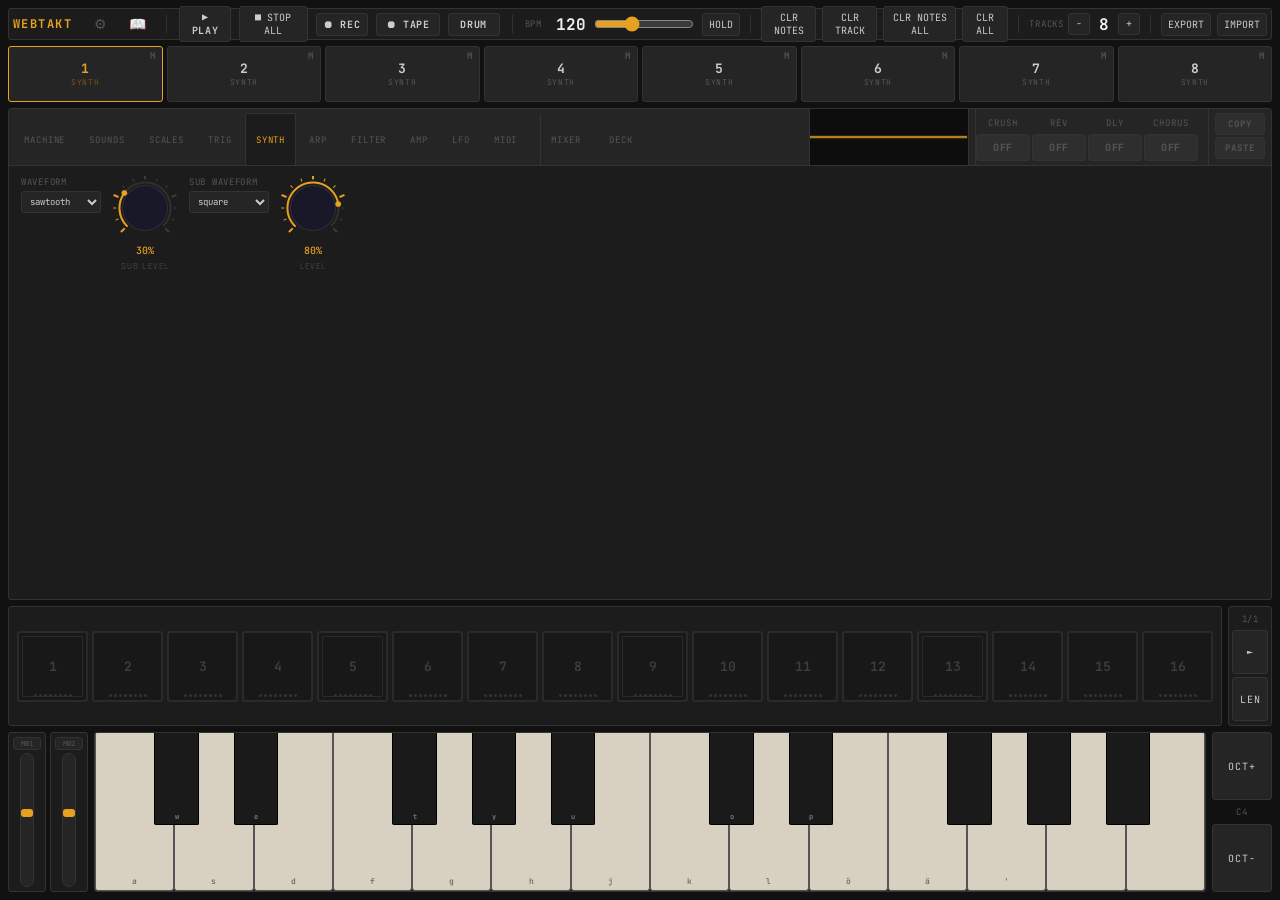
==== index.html @ cda41792 "Add input-manual arp, hold mode, keybinds for arp/FX, and bug fixes Arp: - New INPUT MANUAL mode: ma" ====
<!DOCTYPE html>
<html lang="en">
<head>
  <meta charset="UTF-8" />
  <meta name="viewport" content="width=device-width, initial-scale=1.0" />
  <title>Webtakt</title>
  <link rel="stylesheet" href="css/style.css" />
</head>
<body>

  <div id="app">

    <!-- TRANSPORT -->
    <div id="transport">
      <span class="transport-title">WEBTAKT</span>
      <button id="btn-settings" class="icon-btn" title="Settings" aria-label="Settings">⚙</button>
      <button id="btn-manual" class="icon-btn" title="Manual" aria-label="Manual">📖</button>
      <div class="sep"></div>
      <button id="btn-play" class="btn">▶ PLAY</button>
      <button id="btn-stop-all" class="btn" title="Stop transport, kill all sound, exit record">■ STOP ALL</button>
      <button id="btn-rec" class="btn">⏺ REC</button>
      <button id="btn-tape" class="btn">⏺ TAPE</button>
      <button id="btn-drum" class="btn">DRUM</button>
      <div class="sep"></div>
      <span class="bpm-label">BPM</span>
      <span id="bpm-display">120</span>
      <input id="bpm-slider" type="range" min="20" max="300" value="120" step="1" />
      <div class="transport-right">
        <button id="btn-hold" class="btn">HOLD</button>
        <div class="sep"></div>
        <button id="btn-clear-notes" class="btn">CLR NOTES</button>
        <button id="btn-clear-track" class="btn">CLR TRACK</button>
        <button id="btn-clear-notes-all" class="btn">CLR NOTES ALL</button>
        <button id="btn-clear-all" class="btn">CLR ALL</button>
        <div class="sep"></div>
        <div class="track-count-ctrl">
          <span class="track-count-label">TRACKS</span>
          <button id="btn-tracks-minus" class="btn track-count-btn">−</button>
          <span id="track-count-display">8</span>
          <button id="btn-tracks-plus" class="btn track-count-btn">+</button>
        </div>
        <div class="sep"></div>
        <button id="btn-export" class="btn">EXPORT</button>
        <label class="btn" style="cursor:pointer;">
          IMPORT
          <input id="btn-import" type="file" accept=".json" style="display:none" />
        </label>
      </div>
    </div>

    <!-- TRACK ROW -->
    <div id="track-row"></div>

    <!-- SYNTH PANELS -->
    <div id="synth-panel"></div>

    <!-- MIDDLE ROW: step grid | track nav (page + length) -->
    <div id="middle-row">
      <div id="step-grid"></div>
      <div id="track-nav">
        <div id="track-nav-page-counter">1/1</div>
        <button id="track-nav-next" class="btn track-nav-btn">&#9658;</button>
        <button id="track-nav-length" class="btn track-nav-btn">LEN</button>
      </div>
    </div>

    <!-- LENGTH POPUP -->
    <div id="length-popup" style="display:none">
      <div class="length-popup-label">TRACK LENGTH</div>
      <div class="length-popup-steps" id="length-popup-steps">16</div>
      <div class="length-popup-row">
        <button class="btn length-popup-btn" id="lp-minus16">-16</button>
        <button class="btn length-popup-btn" id="lp-minus1">-1</button>
        <button class="btn length-popup-btn" id="lp-plus1">+1</button>
        <button class="btn length-popup-btn" id="lp-plus16">+16</button>
      </div>
    </div>

    <!-- KEYBOARD ROW -->
    <div id="keyboard-row">
      <div id="mod-wheels"></div>
      <div id="keyboard"></div>
      <div id="octave-controls"></div>
    </div>

    <!-- CONFIRM / PROMPT MODAL -->
    <div id="confirm-modal" class="modal-overlay" style="display:none">
      <div class="modal-box">
        <p id="confirm-msg"></p>
        <input id="confirm-input" type="text" class="modal-input" style="display:none" />
        <div class="modal-btns">
          <button id="confirm-cancel" class="btn">CANCEL</button>
          <button id="confirm-ok" class="btn modal-btn-ok">OK</button>
        </div>
      </div>
    </div>

  </div>

  <script type="module">
    import { AudioEngine }       from './js/core/AudioEngine.js';
    import { GlobalRecorder }    from './js/core/GlobalRecorder.js';
    import { Clock }         from './js/core/Clock.js';
    import { MidiEngine }    from './js/core/MidiEngine.js';
    import { LiveRecorder }  from './js/sequencer/LiveRecorder.js';
    import { AppState }      from './js/state/AppState.js';
    import { Project }       from './js/state/Project.js';
    import { DeckManager }   from './js/state/DeckManager.js';
    import { SoundLibrary }  from './js/state/SoundLibrary.js';
    import { TrackRow }      from './js/ui/TrackRow.js';
    import { StepGrid }      from './js/ui/StepGrid.js';
    import { SynthPanel }    from './js/ui/SynthPanel.js';
    import { ModWheel }      from './js/ui/ModWheel.js';
    import { Keyboard }      from './js/ui/Keyboard.js';
    import { Oscilloscope }  from './js/ui/Oscilloscope.js';
    import { SettingsPanel } from './js/ui/SettingsPanel.js';
    import { settings }      from './js/state/Settings.js';
    import { setSnapResolution } from './js/util/BpmSync.js';

    // ── Boot ────────────────────────────────────────────────
    const audio    = new AudioEngine();
    const recorder = new GlobalRecorder(audio);
    const clock    = new Clock(audio);
    const project = new Project(audio, clock);
    // Two-deck DJ layer: deck A is the boot project, deck B starts empty.
    // state.project follows whichever deck has control (see DeckManager / AppState).
    const decks   = new DeckManager(audio, clock, project);
    const state   = new AppState(project, decks);
    const library = new SoundLibrary();

    // ── MIDI ─────────────────────────────────────────────────
    const midiEngine = new MidiEngine();
    // Records live MIDI-In notes into the sequencer while record mode is armed.
    const midiRecorder = new LiveRecorder(state);
    state.on('recordingChanged', ({ recording }) => { if (!recording) midiRecorder.reset(); });
    state.on('panic', () => midiRecorder.reset());
    midiEngine.init().then(() => {
      if (midiEngine.available) {
        midiEngine.connectClock(clock, audio.context);
        decks.setMidiEngine(midiEngine);
        // Route incoming CC to mapped track params
        midiEngine.onCC((inputId, channel, cc, value) => {
          state.project.tracks.forEach(track => {
            const cfg = track.midiIn;
            if (!cfg.inputId || cfg.inputId !== inputId) return;
            if (cfg.channel !== 0 && cfg.channel !== channel) return;
            cfg.ccMappings.forEach(m => {
              if (m.cc !== cc || !m.param) return;
              // Normalise 0-127 → param range
              const sources = [
                track.machine,
                track.filter,
                track.envelope,
                track.delayFX,
                track.bitcrushFX,
                track.reverbFX,
              ];
              for (const src of sources) {
                const desc = src.getParamList?.().find(p => p.path === m.param);
                if (desc) {
                  const mapped = desc.min + (value / 127) * (desc.max - desc.min);
                  src.setParam(m.param, mapped);
                  state.emit('paramChanged', { path: m.param, value: mapped });
                  break;
                }
              }
            });
          });

          // CC1 (mod wheel) from any input → MW1 on the selected track.
          if (cc === 1 && modWheel) {
            const norm = value / 127;
            modWheel._wheels[0]?.setValue(norm);
            modWheel._applyWheel(0, norm);
          }
        });

        // Pitch bend from any input → MW1. Covers keyboards whose left wheel
        // sends pitch bend rather than CC1 (e.g. Casio CTK-3500).
        midiEngine.onPitchBend((_inputId, _ch, norm) => {
          if (!modWheel) return;
          modWheel._wheels[0]?.setValue(norm);
          modWheel._applyWheel(0, norm);
        });

        // Route incoming MIDI notes to every armed track (those whose MIDI In is
        // mapped to this port/channel) + fire followers. Held voices are tracked
        // per-track in track._midiInVoices (Map<note, voice>) so the matching
        // note-off can release the right voice slot.
        midiEngine.onNoteOn((inputId, channel, note, velocity) => {
          const ctx = audio.context;
          const time = ctx.currentTime + 0.015;
          state.project.tracks.forEach(track => {
            const cfg = track.midiIn;
            if (!cfg.inputId || cfg.inputId !== inputId) return;
            if (cfg.channel !== 0 && cfg.channel !== channel) return;

            const finalNote = Math.max(0, Math.min(127, note + (cfg.noteTranspose ?? 0)));

            // Live-input arp mode: the held note set IS the chord — feed LiveArp,
            // which fans it out and (when recording) prints each fired note via its
            // own record hook. No direct note trigger and no recorder write here,
            // exactly as the on-screen keyboard does in this mode.
            const liveArp = track.arp?.enabled && track.arp.isLiveInputMode();
            if (liveArp) {
              track.liveArp.noteOn(finalNote, velocity);
            } else {
              // Play note on the track that has MIDI In mapped to this port/channel
              const voice    = track._pool?.nextVoice() ?? null;
              const machine  = voice?.machine  ?? track.machine;
              const envelope = voice?.envelope ?? track.envelope;
              // Claim the slot for the duration the note is held; note-off re-claims
              // it for just the release tail. The generous ceiling guards against a
              // dropped note-off stealing the voice mid-hold.
              if (voice) voice.claim(time + 30);
              if (!track._midiInVoices) track._midiInVoices = new Map();
              // Key original note so note-off can find the right voice slot.
              track._midiInVoices.set(note, voice);
              machine?.noteOn(finalNote, velocity, time);
              envelope?.scheduleNote(time, time + 30, { note: finalNote, velocity });
              // Record into the playhead step (no-op unless record mode is armed)
              midiRecorder.noteOn(track, finalNote, velocity, ctx.currentTime);
            }

            // Fire followers
            state.project.tracks.forEach(follower => {
              if (follower.followSource !== track.index) return;
              follower.fireFollowNote(finalNote, velocity, time, time + 0.5);
            });
          });
        });

        // Release the note when the key is lifted (or note-on velocity 0).
        midiEngine.onNoteOff((inputId, channel, note) => {
          const ctx = audio.context;
          const time = ctx.currentTime + 0.015;
          state.project.tracks.forEach(track => {
            const cfg = track.midiIn;
            if (!cfg.inputId || cfg.inputId !== inputId) return;
            if (cfg.channel !== 0 && cfg.channel !== channel) return;

            const finalNoteOff = Math.max(0, Math.min(127, note + (cfg.noteTranspose ?? 0)));

            if (track.held) return;   // hold active on this track — suppress note-off

            // Live-input arp mode: remove the note from the held chord; LiveArp
            // stops the runner when nothing is held. No direct release or recorder
            // writeback (the arp owns both).
            const liveArp = track.arp?.enabled && track.arp.isLiveInputMode();
            if (liveArp) {
              track.liveArp.noteOff(finalNoteOff);
              return;
            }

            const voice    = track._midiInVoices?.get(note) ?? null;
            const machine  = voice?.machine  ?? track.machine;
            const envelope = voice?.envelope ?? track.envelope;
            track._midiInVoices?.delete(note);
            // Re-claim the slot for just the release tail so the pool can reuse it.
            if (voice) {
              const release = envelope?.getParam('env.release') ?? 0.3;
              voice.claim(time + release);
            }
            machine?.noteOff(time);
            envelope?.noteOff(time);
            // Close out the recorded note's length (no-op if not captured)
            midiRecorder.noteOff(track, note, ctx.currentTime);
          });
        });
      }
    });

    // ── Mount UI ─────────────────────────────────────────────
    const trackRow   = new TrackRow(document.getElementById('track-row'), state);
    const synthPanel = new SynthPanel(document.getElementById('synth-panel'), state, library, _openModal, project.sampleStore, audio.context, midiEngine);
    // Pull in factory sounds from the sounds/ folder (async fetch). Re-render the
    // SOUNDS tab once they arrive so the list isn't empty on first paint. Tolerant
    // of failure (e.g. file://) — the library just shows user sounds.
    library.init().then(added => { if (added && state.activeTab === 'sounds') synthPanel.render(); });
    const stepGrid   = new StepGrid(document.getElementById('step-grid'), state);
    const oscilloscope = new Oscilloscope(synthPanel.scopeCanvas, audio.analyser);
    oscilloscope.start();
    const modWheel   = new ModWheel(document.getElementById('mod-wheels'), state);
    const keyboard   = new Keyboard(
      document.getElementById('keyboard'),
      document.getElementById('octave-controls'),
      state
    );

    // ── Settings (global prefs: BPM grid, mod-wheel sensitivity, keybinds, layout) ──
    // Apply the persisted finest-division snap resolution at boot, and re-render
    // open panels whenever a setting changes (so synced knobs pick up new snaps).
    setSnapResolution(settings.gridBase);
    const settingsPanel = new SettingsPanel(
      document.getElementById('btn-settings'),
    );

    // 📖 Manual: toggles the overlay for whichever tab is currently active.
    document.getElementById('btn-manual').addEventListener('click', (e) => {
      e.stopPropagation();
      synthPanel.toggleManual();
    });
    settings.on(() => {
      setSnapResolution(settings.gridBase);
      synthPanel.render();   // refresh any open synced knobs with new snap points
    });

    // ── Wire clock tick → step highlight + record-mode step advance ──
    let _lastHighlight = -1;

    clock.register((_tickIndex, scheduledTime) => {
      const seq = state.selectedTrack?.sequencer;
      if (!seq) return;
      const justFired = (seq._stepIndex - 1 + seq.stepCount) % seq.stepCount;
      if (justFired !== _lastHighlight) {
        _lastHighlight = justFired;
        // Always record the scheduled time of the most recently fired step.
        // Keyboard._noteOn reads this to compute nudge during record mode.
        state.lastStepScheduledTime = scheduledTime;
        requestAnimationFrame(() => {
          // In record mode, follow the playhead across pages automatically.
          // Guard: justFired must still be within the current stepCount (a clear
          // may have reset stepCount while this rAF was queued).
          if (state.recording && justFired < seq.stepCount) {
            const playPage = Math.floor(justFired / 16);
            if (seq.pageOffset !== playPage) {
              seq.pageOffset = playPage;
              _updatePageCounter();
              stepGrid._build();
              _lastHighlight = -1;
            }
          }
          const pageStart = seq.pageOffset * 16;
          const visIdx    = justFired - pageStart;
          stepGrid.highlightStep(visIdx >= 0 && visIdx < 16 ? visIdx : -1);
          // Record mode: track which step the keyboard should write into.
          // Use a dedicated field so selectedStepIndex stays at -1 and the grid
          // shows no selection highlight while recording.
          if (state.recording && visIdx >= 0 && visIdx < 16) {
            state.recordStepIndex = visIdx;
          }
        });
      }
    });

    // ── Transport ─────────────────────────────────────────────
    const btnPlay    = document.getElementById('btn-play');
    const btnStopAll = document.getElementById('btn-stop-all');
    const btnRec     = document.getElementById('btn-rec');
    const btnHold    = document.getElementById('btn-hold');
    const bpmSlider  = document.getElementById('bpm-slider');
    const bpmDisplay = document.getElementById('bpm-display');
    let playing = false;

    // ── HOLD ─────────────────────────────────────────────────
    // Toggles hold on the SELECTED TRACK. Each track has its own hold state so
    // switching tracks reflects that track's hold. The button syncs on toggle,
    // track-switch, and holdModeChanged events.
    const _syncHoldBtn = () => btnHold.classList.toggle('active', state.holdMode);
    const _toggleHold  = () => { state.setHoldMode(!state.holdMode); _syncHoldBtn(); };
    btnHold.addEventListener('click', _toggleHold);
    state.on('trackSelected',   _syncHoldBtn);
    state.on('holdModeChanged', _syncHoldBtn);

    btnPlay.addEventListener('click', () => {
      audio.resume();
      if (!playing) {
        decks.startAll();
        playing = true;
        btnPlay.textContent = '▮▮ STOP';
        btnPlay.classList.add('playing');
      } else {
        decks.stopAll();
        playing = false;
        btnPlay.textContent = '▶ PLAY';
        btnPlay.classList.remove('playing');
        stepGrid.highlightStep(-1);
        stepGrid.render();        // clear sustain dots now that playback stopped
        _lastHighlight = -1;
        state.selectStep(-1);
      }
    });

    // ── STOP ALL (panic) ──────────────────────────────────────
    // Stops the transport, kills every ringing/looping/stuck voice, and exits
    // record mode. A hard reset of the audible state.
    btnStopAll.addEventListener('click', () => {
      audio.resume();
      decks.silenceAll();
      if (state.recording) state.setRecording(false);
      state.project.tracks.forEach(t => t.setHold(false));
      btnHold.classList.remove('active');
      state.emit('holdModeChanged', { holdMode: false });  // re-render TrackRow H badges
      state.emit('panic', {});
      playing = false;
      btnPlay.textContent = '▶ PLAY';
      btnPlay.classList.remove('playing');
      stepGrid.highlightStep(-1);
      stepGrid.render();          // clear sustain dots on panic/stop
      _lastHighlight = -1;
      state.selectStep(-1);
    });

    btnRec.addEventListener('click', () => {
      const wasRecording = state.recording;
      state.setRecording(!wasRecording);
      // Turning record ON always starts playback
      if (!wasRecording && !playing) {
        btnPlay.click();
      }
    });

    state.on('recordingChanged', ({ recording }) => {
      if (!recording) { state.selectStep(-1); state.recordStepIndex = -1; }
      btnRec.classList.toggle('recording', recording);
    });

    // ── Global tape recorder ──────────────────────────────────
    const btnTape = document.getElementById('btn-tape');

    btnTape.addEventListener('click', async () => {
      audio.resume();
      if (!recorder.recording) {
        recorder.start();
        btnTape.textContent = '⏹ STOP TAPE';
        btnTape.classList.add('taping');
      } else {
        btnTape.textContent = '⏺ TAPE';
        btnTape.classList.remove('taping');
        await recorder.stop();
        // Prompt for filename then save
        promptFilename('webtakt-recording', (name) => {
          recorder.save(name.trim() || 'webtakt-recording');
        });
      }
    });

    // ── Drum mode ─────────────────────────────────────────────
    const btnDrum = document.getElementById('btn-drum');

    btnDrum.addEventListener('click', () => {
      audio.resume();
      state.setDrumMode(!state.drumMode);
    });

    state.on('drumModeChanged', ({ drumMode }) => {
      btnDrum.classList.toggle('drum-active', drumMode);
    });

    bpmSlider.addEventListener('input', () => {
      const bpm = parseInt(bpmSlider.value);
      decks.setBPM(bpm);
      bpmDisplay.textContent = bpm;
    });

    // ── Confirm / prompt modal (replaces window.confirm to avoid audio pause) ──
    function _openModal(msg, inputDefault, onConfirm) {
      const modal     = document.getElementById('confirm-modal');
      const msgEl     = document.getElementById('confirm-msg');
      const inputEl   = document.getElementById('confirm-input');
      const okBtn     = document.getElementById('confirm-ok');
      const cancelBtn = document.getElementById('confirm-cancel');
      msgEl.textContent = msg;
      if (inputDefault !== null) {
        inputEl.value = inputDefault;
        inputEl.style.display = 'block';
        setTimeout(() => { inputEl.focus(); inputEl.select(); }, 0);
      } else {
        inputEl.style.display = 'none';
      }
      modal.style.display = 'flex';
      function close() {
        modal.style.display = 'none';
        okBtn.removeEventListener('click', handleOk);
        cancelBtn.removeEventListener('click', handleCancel);
        inputEl.removeEventListener('keydown', handleKey);
      }
      function handleOk()     { close(); onConfirm(inputEl.value); }
      function handleCancel() { close(); }
      function handleKey(e)   { if (e.key === 'Enter') handleOk(); if (e.key === 'Escape') handleCancel(); }
      okBtn.addEventListener('click', handleOk);
      cancelBtn.addEventListener('click', handleCancel);
      inputEl.addEventListener('keydown', handleKey);
    }
    function confirmAction(msg, onConfirm) { _openModal(msg, null, onConfirm); }
    function promptFilename(defaultName, onConfirm) { _openModal('Export filename:', defaultName, onConfirm); }

    // ── Track count +/- ──────────────────────────────────────
    const trackCountDisplay = document.getElementById('track-count-display');

    function _setTrackCount(n) {
      state.project.setTrackCount(n);
      trackCountDisplay.textContent = state.project.tracks.length;
      // Clamp selected track if it no longer exists
      if (state.selectedTrackIndex >= state.project.tracks.length) {
        state.selectTrack(state.project.tracks.length - 1);
      }
      trackRow._build();
      synthPanel.render();
      _updatePageCounter();
    }

    document.getElementById('btn-tracks-minus').addEventListener('click', () => {
      _setTrackCount(state.project.tracks.length - 1);
    });
    document.getElementById('btn-tracks-plus').addEventListener('click', () => {
      _setTrackCount(state.project.tracks.length + 1);
    });

    // ── Clear ─────────────────────────────────────────────────
    function _afterClear() {
      _lastHighlight = -1;
      state.selectStep(-1);
      stepGrid._build();
      synthPanel.render();
      trackRow.render();
      _updatePageCounter();
      // Re-sync hold button in case resetTrack() cleared a track's hold state.
      _syncHoldBtn();
    }

    document.getElementById('btn-clear-notes').addEventListener('click', () => {
      confirmAction('Clear notes on this track?', () => {
        state.selectedTrack.clearNotes();
        _afterClear();
      });
    });

    document.getElementById('btn-clear-track').addEventListener('click', () => {
      confirmAction('Reset this track to defaults?\nAll params, LFOs and notes will be cleared.', () => {
        state.selectedTrack.resetTrack();
        _afterClear();
      });
    });

    document.getElementById('btn-clear-notes-all').addEventListener('click', () => {
      confirmAction('Clear notes on ALL tracks?', () => {
        state.project.tracks.forEach(t => t.clearNotes());
        _afterClear();
      });
    });

    document.getElementById('btn-clear-all').addEventListener('click', () => {
      confirmAction('Reset ALL tracks to defaults?\nEverything will be cleared.', () => {
        state.project.tracks.forEach(t => t.resetTrack());
        _afterClear();
      });
    });

    // ── Export / Import ───────────────────────────────────────
    document.getElementById('btn-export').addEventListener('click', () => {
      promptFilename('webtakt-project', (name) => {
        const filename = name.trim() || 'webtakt-project';
        const json = JSON.stringify(state.project.toJSON(), null, 2);
        const blob = new Blob([json], { type: 'application/json' });
        const url  = URL.createObjectURL(blob);
        const a    = document.createElement('a');
        a.href     = url;
        a.download = filename.endsWith('.json') ? filename : filename + '.json';
        a.click();
        URL.revokeObjectURL(url);
      });
    });
    document.getElementById('btn-import').addEventListener('change', async (e) => {
      const file = e.target.files[0];
      if (!file) return;
      await state.project.importFile(file);
      // IMPORT loads into the controlled deck; mark it loaded + name it for the DECK tab.
      decks._loaded[decks.active] = true;
      decks.setName(decks.active, file.name);
      trackCountDisplay.textContent = state.project.tracks.length;
      if (state.selectedTrackIndex >= state.project.tracks.length) {
        state.selectedTrackIndex = state.project.tracks.length - 1;
      }
      bpmSlider.value = clock.bpm;
      bpmDisplay.textContent = clock.bpm;
      trackRow._build();
      synthPanel.render();
      stepGrid._build();
    });

    // ── Track nav: page counter + next page + length popup ───
    const pageCounter  = document.getElementById('track-nav-page-counter');
    const btnNavNext   = document.getElementById('track-nav-next');
    const btnNavLength = document.getElementById('track-nav-length');
    const lengthPopup  = document.getElementById('length-popup');
    const lpSteps      = document.getElementById('length-popup-steps');

    function _pageCount(seq) {
      return Math.max(1, Math.ceil(seq.stepCount / 16));
    }

    // Highest page number (1-based) that has any data — active or inactive.
    // Always >= _pageCount(seq). Never returns 0.
    function _maxUsedPages(seq) {
      const activePages = _pageCount(seq);
      let maxPage = activePages;
      for (let i = seq.stepCount; i < seq.steps.length; i++) {
        const s = seq.steps[i];
        if (s.active || s.hasPLocks || s.hasCondition) {
          maxPage = Math.max(maxPage, Math.floor(i / 16) + 1);
        }
      }
      return maxPage;
    }

    function _updatePageCounter() {
      const seq         = state.selectedTrack.sequencer;
      const page        = seq.pageOffset + 1;
      const activePages = _pageCount(seq);
      const maxPages    = _maxUsedPages(seq);
      // Show "1/2(4)" only when inactive pages actually have step data
      pageCounter.textContent = maxPages > activePages
        ? `${page}/${activePages}(${maxPages})`
        : `${page}/${activePages}`;
    }

    function _goToPage(pageIndex) {
      const seq = state.selectedTrack.sequencer;
      seq.pageOffset = Math.max(0, pageIndex);
      _updatePageCounter();
      state.selectStep(-1);
      stepGrid._build();
      _lastHighlight = -1;
    }

    function _setStepCount(n) {
      const seq = state.selectedTrack.sequencer;
      seq.stepCount = Math.max(1, n);
      _updatePageCounter();
      lpSteps.textContent = seq.stepCount;
      state.selectStep(-1);
      stepGrid._build();
    }

    function _closeLengthPopup() {
      lengthPopup.style.display = 'none';
      document.removeEventListener('pointerdown', _popupOutsideClick);
    }

    function _popupOutsideClick(e) {
      if (!lengthPopup.contains(e.target) && e.target !== btnNavLength) {
        _closeLengthPopup();
      }
    }

    btnNavNext.addEventListener('click', () => {
      const seq      = state.selectedTrack.sequencer;
      const maxPages = _maxUsedPages(seq);
      _goToPage((seq.pageOffset + 1) % maxPages);
    });

    btnNavLength.addEventListener('click', (e) => {
      if (lengthPopup.style.display !== 'none') {
        _closeLengthPopup();
        return;
      }
      const seq = state.selectedTrack.sequencer;
      lpSteps.textContent = seq.stepCount;
      // Position popup above the button
      const rect = btnNavLength.getBoundingClientRect();
      lengthPopup.style.right = (window.innerWidth - rect.right) + 'px';
      lengthPopup.style.top   = (rect.top - lengthPopup.offsetHeight - 4) + 'px';
      lengthPopup.style.display = 'flex';
      // Need to measure after display:flex
      requestAnimationFrame(() => {
        const pr = lengthPopup.getBoundingClientRect();
        lengthPopup.style.top = (rect.top - pr.height - 4) + 'px';
      });
      setTimeout(() => document.addEventListener('pointerdown', _popupOutsideClick), 0);
    });

    document.getElementById('lp-minus16').addEventListener('click', () => {
      _setStepCount(state.selectedTrack.sequencer.stepCount - 16);
    });
    document.getElementById('lp-minus1').addEventListener('click', () => {
      _setStepCount(state.selectedTrack.sequencer.stepCount - 1);
    });
    document.getElementById('lp-plus1').addEventListener('click', () => {
      _setStepCount(state.selectedTrack.sequencer.stepCount + 1);
    });
    document.getElementById('lp-plus16').addEventListener('click', () => {
      _setStepCount(state.selectedTrack.sequencer.stepCount + 16);
    });

    // Update page counter whenever the selected track changes
    state.on('trackSelected', _updatePageCounter);
    _updatePageCounter();

    // ── Deck (DJ) wiring ──────────────────────────────────────
    // Re-point the whole UI at the controlled deck. selectedTrackIndex is
    // clamped to the new deck's track count; everything reads state.project.
    function _refreshControlledDeck() {
      if (state.selectedTrackIndex >= state.project.tracks.length) {
        state.selectedTrackIndex = state.project.tracks.length - 1;
      }
      state.selectStep(-1);
      trackCountDisplay.textContent = state.project.tracks.length;
      trackRow._build();
      stepGrid._build();
      synthPanel.render();
      _updatePageCounter();
      // Notify listeners (page counter, etc.) that the active track changed.
      state.emit('trackSelected', { index: state.selectedTrackIndex, track: state.selectedTrack });
    }

    // Control switch: full UI re-point.
    decks.on('controlChanged', () => _refreshControlledDeck());
    // Deck load/unload/silence: if it touched the controlled deck, re-render;
    // always refresh the DECK tab so its state labels/buttons stay current.
    decks.on('deckChanged', () => {
      _refreshControlledDeck();
    });

    // ── Keyboard shortcuts ────────────────────────────────────
    // Transport keys are user-rebindable (Settings). Each bind is an event.code
    // (layout-independent). play/record/stopAll map to the transport buttons.
    document.addEventListener('keydown', (e) => {
      if (e.target.tagName === 'INPUT') return;
      const kb = settings.get('keybinds');
      if (e.code === kb.play) {
        e.preventDefault();
        btnPlay.click();
        return;
      }
      if (e.code === kb.record) {
        e.preventDefault();
        btnRec.click();
        return;
      }
      if (e.code === kb.stopAll) {
        e.preventDefault();
        btnStopAll.click();
        return;
      }
      if (e.code === kb.manual) {
        e.preventDefault();
        synthPanel.toggleManual();
        return;
      }
      if (e.code === kb.hold) {
        e.preventDefault();
        _toggleHold();
        return;
      }
      // Selected-track toggles: arp + the four FX bypasses.
      if (e.code === kb.arp) {
        e.preventDefault();
        synthPanel.toggleArp();
        return;
      }
      const fxKey = {
        [kb.fxChorus]: 'chorusFX',
        [kb.fxDelay]:  'delayFX',
        [kb.fxCrush]:  'bitcrushFX',
        [kb.fxReverb]: 'reverbFX',
      }[e.code];
      if (fxKey) {
        e.preventDefault();
        synthPanel.toggleFx(fxKey);
        return;
      }
      // e.code is layout-independent and unaffected by Shift
      const digitMatch = e.code.match(/^Digit(\d)$/);
      const num = digitMatch ? parseInt(digitMatch[1]) : NaN;
      if (!isNaN(num) && e.shiftKey) {
        // Shift+1..N → jump to that page on the current track
        e.preventDefault();
        _goToPage(num - 1);
        return;
      }
      if (!isNaN(num) && num >= 1 && num <= state.project.tracks.length && !e.shiftKey && !state.drumMode) {
        const track = state.project.tracks[num - 1];
        track.muted ? track.unmute() : track.mute();
        trackRow.render();
      }
    });

    // ── Resume AudioContext on first user gesture ─────────────
    document.addEventListener('click', () => audio.resume(), { once: true });

    // No auto-load — always start fresh. Use IMPORT to load a saved project.

  </script>

</body>
</html>
---- css/style.css ----
/**
 * style.css
 * ---------
 * Global styles and layout for PySynth.
 * Aesthetic: dark industrial hardware — matte black, amber accents, monospace typography.
 */

@import url('https://fonts.googleapis.com/css2?family=JetBrains+Mono:wght@300;400;500;700&family=Rajdhani:wght@300;400;500&display=swap');

:root {
  --bg:           #111111;
  --surface:      #1c1c1c;
  --surface-2:    #252525;
  --surface-3:    #2e2e2e;
  --border:       #333333;
  --border-dim:   #1e1e1e;
  --accent:       #e8a020;
  --accent-dim:   #7a5010;
  --accent-glow:  rgba(232, 160, 32, 0.15);
  --text:         #cccccc;
  --text-dim:     #555555;
  --text-bright:  #eeeeee;

  /* Step states */
  --step-bg:          #181818;
  --step-border-empty:#2a2a2a;
  --step-border-mod:  #e8a020;
  --step-border-note: #c0392b;
  --step-selected-bg: #3a3a3a;
  --step-num-color:   #3d3d3d;
  --step-num-active:  #111111;
  --step-playing-bg:  #ffffff;
  --step-plock:       #4a90d9;
  --step-cond:        #a060d0;

  --danger:       #c0392b;
  --green:        #27ae60;
  --font-mono:    'JetBrains Mono', 'Fira Mono', monospace;
  --font-ui:      'JetBrains Mono', monospace;
  --font-label:   'Rajdhani', 'JetBrains Mono', sans-serif;
  --radius:       3px;
}

* {
  box-sizing: border-box;
  margin: 0;
  padding: 0;
}

body {
  background: var(--bg);
  color: var(--text);
  font-family: var(--font-ui);
  font-size: 11px;
  height: 100vh;
  overflow: hidden;
  user-select: none;
}

/* ─── APP SHELL ─────────────────────────────────────────── */

#app {
  display: flex;
  flex-direction: column;
  height: 100vh;
  padding: 8px;
  gap: 6px;
}

/* ─── TRANSPORT BAR ──────────────────────────────────────── */

#transport {
  display: flex;
  align-items: center;
  gap: 8px;
  height: 32px;
  flex-shrink: 0;
  padding: 0 4px;
  background: var(--surface);
  border: 1px solid var(--border);
  border-radius: var(--radius);
}

#transport .transport-title {
  font-size: 12px;
  font-weight: 700;
  color: var(--accent);
  letter-spacing: 0.12em;
  margin-right: 8px;
}

#transport .sep {
  width: 1px;
  height: 18px;
  background: var(--border);
  margin: 0 4px;
}

/* ── Settings / manual icon buttons (right of WEBTAKT title) ── */
.icon-btn {
  background: transparent;
  border: 1px solid transparent;
  color: var(--text-dim);
  font-size: 14px;
  line-height: 1;
  padding: 3px 5px;
  margin-right: 2px;
  border-radius: var(--radius);
  cursor: pointer;
  transition: color 0.12s, border-color 0.12s;
}
.icon-btn:hover {
  color: var(--accent);
  border-color: var(--border);
}
.icon-btn-hint {
  color: var(--accent);
  border-color: var(--accent);
}
.icon-btn.active {
  color: var(--accent);
  border-color: var(--accent);
  background: var(--accent-glow);
}

/* ── Settings pane (floating box under the cog) ── */
.settings-pane {
  position: fixed;
  z-index: 1000;
  min-width: 280px;
  max-width: 320px;
  background: var(--surface);
  border: 1px solid var(--border);
  border-radius: var(--radius);
  box-shadow: 0 8px 24px rgba(0, 0, 0, 0.5);
  padding: 12px;
  font-size: 11px;
  color: var(--text);
}
.settings-title {
  font-size: 11px;
  font-weight: 700;
  letter-spacing: 0.12em;
  color: var(--accent);
  margin-bottom: 10px;
}
.settings-subtitle {
  font-size: 10px;
  font-weight: 700;
  letter-spacing: 0.1em;
  color: var(--text-dim);
  margin: 12px 0 6px;
  border-top: 1px solid var(--border);
  padding-top: 8px;
}
.settings-row {
  display: flex;
  align-items: center;
  justify-content: space-between;
  gap: 8px;
  margin-bottom: 8px;
}
.settings-label {
  color: var(--text);
  cursor: help;
}
.settings-select {
  background: var(--surface-2);
  border: 1px solid var(--border);
  color: var(--text-bright);
  border-radius: var(--radius);
  padding: 2px 4px;
  font-size: 11px;
}
.settings-slider-wrap {
  display: flex;
  align-items: center;
  gap: 6px;
}
.settings-slider-wrap input[type="range"] {
  width: 110px;
}
.settings-slider-val {
  color: var(--text-bright);
  min-width: 36px;
  text-align: right;
}
.settings-keybind-row {
  display: flex;
  align-items: center;
  justify-content: space-between;
  gap: 8px;
  margin-bottom: 6px;
}
.settings-keybind-name { color: var(--text); }
.settings-keybind-btn {
  min-width: 96px;
  background: var(--surface-2);
  border: 1px solid var(--border);
  color: var(--text-bright);
  border-radius: var(--radius);
  padding: 3px 8px;
  font-size: 11px;
  cursor: pointer;
}
.settings-keybind-btn:hover { border-color: var(--accent); }
.settings-keybind-btn.capturing {
  background: var(--accent-dim);
  border-color: var(--accent);
  color: var(--accent);
}
.settings-keybind-conflict {
  font-family: var(--font-mono);
  font-size: 9px;
  color: #c8a04a;
  background: rgba(200, 160, 74, 0.1);
  border-left: 2px solid #c8a04a;
  padding: 4px 6px;
  margin-bottom: 4px;
  border-radius: 2px;
}
.settings-reset-btn {
  width: 100%;
  margin-top: 12px;
  background: var(--surface-2);
  border: 1px solid var(--border);
  color: var(--text-dim);
  border-radius: var(--radius);
  padding: 5px;
  font-size: 10px;
  font-weight: 700;
  letter-spacing: 0.1em;
  cursor: pointer;
}
.settings-reset-btn:hover {
  color: var(--accent);
  border-color: var(--accent);
}

.settings-edit-keys-btn {
  width: 100%;
  margin-top: 2px;
  background: var(--surface-2);
  border: 1px solid var(--border);
  color: var(--text-bright);
  border-radius: var(--radius);
  padding: 4px;
  font-size: 10px;
  font-weight: 700;
  letter-spacing: 0.08em;
  cursor: pointer;
}
.settings-edit-keys-btn:hover {
  color: var(--accent);
  border-color: var(--accent);
}

/* ── Custom keyboard-layout key editor ── */
.kb-editor-pane {
  position: fixed;
  z-index: 1001;
  width: 460px;
  background: var(--surface);
  border: 1px solid var(--border);
  border-radius: var(--radius);
  box-shadow: 0 8px 24px rgba(0, 0, 0, 0.5);
  padding: 12px;
}
.kb-editor-piano {
  position: relative;
  height: 96px;
  margin: 8px 0 4px;
}
.kb-editor-white-row {
  display: flex;
  height: 100%;
}
.kb-editor-black-row {
  position: absolute;
  top: 0;
  left: 0;
  width: 100%;
  height: 100%;           /* black keys size as % of full piano height */
  pointer-events: none;   /* keys re-enable it; lets gaps fall through */
}
.kb-editor-key {
  font-size: 11px;
  font-weight: 700;
  cursor: pointer;
  border-radius: 0 0 var(--radius) var(--radius);
  /* Char sits near the bottom of the key (below the black keys for whites). */
  display: flex;
  align-items: flex-end;
  justify-content: center;
  padding: 0 0 5px;
  line-height: 1;
  box-sizing: border-box;
}
.kb-editor-white {
  flex: 1;
  min-width: 0;
  background: var(--surface-3);
  border: 1px solid var(--border);
  color: var(--text-bright);
  align-self: stretch;
}
.kb-editor-black {
  position: absolute;
  top: 0;
  width: 4%;          /* matches .key.black-key on the real keyboard */
  height: 58%;        /* matches .key.black-key height */
  background: #0c0c0c;
  border: 1px solid var(--border);
  border-top: none;
  color: var(--accent);
  pointer-events: auto;
  z-index: 2;
  padding-bottom: 4px;
  font-size: 10px;
}
.kb-editor-key:hover { border-color: var(--accent); }
.kb-editor-key.capturing {
  background: var(--accent-dim);
  border-color: var(--accent);
  color: var(--accent);
}

#btn-play {
  min-width: 52px;
  font-weight: 700;
  letter-spacing: 0.06em;
}

#btn-play.playing {
  background: var(--accent-dim);
  border-color: var(--accent);
  color: var(--accent);
}

#btn-rec {
  min-width: 52px;
  font-weight: 700;
  letter-spacing: 0.06em;
}

#btn-rec.recording {
  background: #5a1010;
  border-color: var(--danger);
  color: var(--danger);
  animation: rec-pulse 1s ease-in-out infinite;
}

@keyframes rec-pulse {
  0%, 100% { opacity: 1; }
  50%       { opacity: 0.6; }
}

#btn-tape {
  min-width: 64px;
  font-weight: 700;
  letter-spacing: 0.06em;
}

#btn-tape.taping {
  background: #10401a;
  border-color: var(--green);
  color: var(--green);
  animation: tape-pulse 1.2s ease-in-out infinite;
}

@keyframes tape-pulse {
  0%, 100% { opacity: 1; }
  50%       { opacity: 0.55; }
}

#btn-drum {
  min-width: 52px;
  font-weight: 700;
  letter-spacing: 0.06em;
}

#btn-drum.drum-active {
  background: #1a2a40;
  border-color: #5599ee;
  color: #5599ee;
}

.bpm-label {
  color: var(--text-dim);
  font-size: 9px;
  letter-spacing: 0.1em;
  text-transform: uppercase;
}

#bpm-display {
  font-size: 16px;
  font-weight: 700;
  color: var(--text-bright);
  min-width: 36px;
  text-align: right;
}

#bpm-slider {
  width: 100px;
  accent-color: var(--accent);
  cursor: pointer;
}

.transport-right {
  margin-left: auto;
  display: flex;
  align-items: center;
  gap: 6px;
}

/* ─── TRACK COUNT CONTROL ───────────────────────────────── */

.track-count-ctrl {
  display: flex;
  align-items: center;
  gap: 4px;
}

.track-count-label {
  color: var(--text-dim);
  font-size: 9px;
  letter-spacing: 0.1em;
  text-transform: uppercase;
}

#track-count-display {
  font-size: 16px;
  font-weight: 700;
  color: var(--text-bright);
  min-width: 20px;
  text-align: center;
}

.track-count-btn {
  width: 22px;
  height: 22px;
  padding: 0;
  font-size: 14px;
  line-height: 1;
  display: flex;
  align-items: center;
  justify-content: center;
}

/* ─── TRACK ROW ──────────────────────────────────────────── */

#track-row {
  display: flex;
  gap: 4px;
  height: 56px;
  flex-shrink: 0;
}

.track-btn {
  flex: 1;
  display: flex;
  flex-direction: column;
  align-items: center;
  justify-content: center;
  gap: 2px;
  padding: 4px 2px;
  background: var(--surface);
  border: 1px solid var(--border);
  border-radius: var(--radius);
  color: var(--text-dim);
  cursor: pointer;
  font-family: var(--font-mono);
  font-size: 9px;
  transition: border-color 0.1s, background 0.1s;
  position: relative;
  overflow: hidden;
}

.track-btn::after {
  content: '';
  position: absolute;
  inset: 0;
  border-radius: inherit;
  background: rgba(232, 160, 32, calc(var(--trig-glow, 0) * 0.28));
  pointer-events: none;
}

.track-btn:hover {
  border-color: var(--accent-dim);
  color: var(--text);
}

.track-btn.selected {
  border-color: var(--accent);
  background: var(--surface-2);
  color: var(--accent);
}

.track-btn.muted {
  opacity: 0.45;
}

.track-num {
  font-size: 13px;
  font-weight: 700;
  color: inherit;
  line-height: 1;
}

.track-type {
  font-size: 8px;
  letter-spacing: 0.08em;
  text-transform: uppercase;
  color: var(--text-dim);
}

.track-btn.selected .track-type {
  color: var(--accent-dim);
}

.track-sound {
  font-size: 7px;
  letter-spacing: 0.04em;
  color: var(--accent);
  max-width: calc(100% - 8px);
  overflow: hidden;
  text-overflow: ellipsis;
  white-space: nowrap;
  opacity: 0.85;
}

.track-btn:not(.selected) .track-sound {
  color: var(--accent-dim);
  opacity: 1;
}

.mute-dot {
  position: absolute;
  top: 3px;
  right: 4px;
  font-size: 9px;
  font-weight: 600;
  color: var(--text-dim);
  cursor: pointer;
  padding: 1px 3px;
  border-radius: 2px;
  transition: color 0.1s, background 0.1s;
  line-height: 1.2;
}

.mute-dot:hover {
  color: var(--danger);
}

.mute-dot.active {
  color: var(--danger);
  background: rgba(192, 57, 43, 0.15);
}

.hold-dot {
  position: absolute;
  bottom: 3px;
  left: 4px;
  font-size: 9px;
  font-weight: 600;
  color: var(--text-dim);
  line-height: 1.2;
  opacity: 0;
  transition: opacity 0.1s, color 0.1s;
  pointer-events: none;
}

.hold-dot.active {
  opacity: 1;
  color: var(--accent);
}

.follow-ind {
  font-size: 8px;
  color: var(--step-plock);
  position: absolute;
  bottom: 3px;
  right: 4px;
}

/* ─── SYNTH PANEL ────────────────────────────────────────── */

#synth-panel {
  flex: 1;
  background: var(--surface);
  border: 1px solid var(--border);
  border-radius: var(--radius);
  overflow: hidden;
  display: flex;
  flex-direction: column;
  min-height: 0;
}

.tab-bar {
  display: flex;
  gap: 2px;
  padding: 4px 4px 0;
  background: transparent;
  flex-shrink: 0;
  flex: 1;
  min-width: 0;
}

.tab-btn {
  padding: 4px 10px;
  font-size: 9px;
  letter-spacing: 0.1em;
  border-radius: 2px 2px 0 0;
  color: var(--text-dim);
  background: transparent;
  border: 1px solid transparent;
  border-bottom: none;
  cursor: pointer;
  font-family: var(--font-mono);
  transition: color 0.1s, border-color 0.1s;
}

.tab-btn:hover {
  color: var(--text);
}

.tab-btn.active {
  color: var(--accent);
  border-color: var(--border);
  border-bottom-color: var(--surface);
  background: var(--surface);
}

/* P-lock indicator: tab owns a p-locked param on the selected step.
   Blue dot + tint, visible whether or not the tab is active. */
.tab-btn.has-plock {
  position: relative;
  color: var(--step-plock);
}
.tab-btn.has-plock.active {
  /* keep the active accent text, just add the dot */
  color: var(--accent);
}
.tab-btn.has-plock::after {
  content: '';
  position: absolute;
  top: 3px;
  right: 3px;
  width: 4px;
  height: 4px;
  border-radius: 50%;
  background: var(--step-plock);
  box-shadow: 0 0 4px var(--step-plock);
}


.fx-toggle-wrap.has-plock {
  position: relative;
}
.fx-toggle-wrap.has-plock::after {
  content: '';
  position: absolute;
  top: 2px;
  right: 2px;
  width: 4px;
  height: 4px;
  border-radius: 50%;
  background: var(--step-plock);
  box-shadow: 0 0 4px var(--step-plock);
  z-index: 1;
}

/* MIXER tab island — sits between LFO and the FX block with border separators */
.tab-btn[data-tab="mixer"] {
  margin-left: 10px;
  margin-right: 4px;
  border-left-color: var(--border);
}

/* ── Panel header: tab bar + FX toggles in one row ── */
.panel-header {
  display: flex;
  align-items: stretch;
  background: var(--surface-2);
  border-bottom: 1px solid var(--border);
  flex-shrink: 0;
}

.tab-bar {
  /* Override: no bottom border here — panel-header owns it */
  border-bottom: none;
  background: transparent;
  flex: 1;
  min-width: 0;
}

/* Oscilloscope strip — sits between tab bar and FX block. Fixed-ish width
   (not flex:1) so the tab bar keeps room for all tabs incl. DECK. */
.oscilloscope {
  flex: 0 1 160px;
  width: 160px;
  min-width: 0;
  align-self: stretch;
  display: block;
  border-left: 1px solid var(--border);
  border-right: 1px solid var(--border);
  background: #0d0d0d;
}

/* FX toggle block — right side of header */
.fx-bar {
  display: flex;
  align-items: stretch;
  gap: 2px;
  padding: 4px 6px 4px 0;
  border-left: 1px solid var(--border);
  margin-left: 6px;
}

.fx-toggle-wrap {
  display: flex;
  flex-direction: column;
  align-items: stretch;
  gap: 2px;
  width: 54px;
}

.fx-toggle-name {
  background: transparent;
  border: 1px solid transparent;
  border-radius: 2px 2px 0 0;
  color: var(--text-dim);
  cursor: pointer;
  font-family: var(--font-mono);
  font-size: 9px;
  letter-spacing: 0.1em;
  padding: 3px 4px 2px;
  text-align: center;
  transition: color 0.1s, border-color 0.1s;
}

.fx-toggle-name:hover {
  color: var(--text);
}

.fx-active-tab .fx-toggle-name {
  color: #7ec8c8;
  border-color: var(--border);
}

.fx-toggle-onoff {
  border: 1px solid var(--border);
  border-radius: 3px;
  background: var(--surface-3);
  color: var(--text-dim);
  cursor: pointer;
  font-family: var(--font-mono);
  font-size: 10px;
  font-weight: 700;
  letter-spacing: 0.08em;
  padding: 6px 4px;
  text-align: center;
  transition: background 0.1s, color 0.1s, border-color 0.1s;
}

.fx-toggle-onoff:hover {
  border-color: var(--accent-dim);
  color: var(--text);
}

.fx-toggle-onoff.on {
  background: rgba(126, 200, 200, 0.12);
  border-color: #7ec8c8;
  color: #7ec8c8;
}

.panel-content {
  flex: 1;
  overflow-y: auto;
  overflow-x: hidden;
  padding: 10px 12px;
  display: flex;
  flex-wrap: wrap;
  align-content: flex-start;
  gap: 8px 12px;
}

.panel-content::-webkit-scrollbar { width: 4px; }
.panel-content::-webkit-scrollbar-track { background: transparent; }
.panel-content::-webkit-scrollbar-thumb { background: var(--border); border-radius: 2px; }

/* ─── KNOB WIDGET ────────────────────────────────────────── */

.knob-cell {
  display: flex;
  flex-direction: column;
  align-items: center;
  gap: 4px;
  user-select: none;
}

.knob-canvas {
  cursor: ns-resize;
  touch-action: none;
  display: block;
}

.knob-val {
  font-size: 10px;
  font-weight: 500;
  color: var(--accent);
  font-family: var(--font-mono);
  min-width: 42px;
  text-align: center;
  letter-spacing: 0.02em;
}

.knob-label {
  font-size: 9px;
  letter-spacing: 0.12em;
  text-transform: uppercase;
  color: var(--text-dim);
  font-family: var(--font-label);
  font-weight: 400;
  text-align: center;
}

.knob-label.has-plock {
  color: var(--step-plock);
}

/* ─── ADSR WIDGET ────────────────────────────────────────── */

.adsr-widget {
  width: 100%;
  display: flex;
  flex-direction: column;
  gap: 4px;
}

.adsr-canvas-wrap {
  width: 100%;
}

/* knob-row inside ADSR */
.adsr-widget .knob-row {
  display: flex;
  justify-content: space-around;
  flex-wrap: wrap;
  gap: 8px;
  padding: 4px 0 0;
}

/* ─── FILTER ENV SECTION (in Filter tab) ─────────────────── */

.filter-env-label {
  font-size: 8px;
  letter-spacing: 0.14em;
  text-transform: uppercase;
  color: var(--step-plock);
  font-family: var(--font-label);
  margin-bottom: 4px;
}

/* ─── FILTER TAB LAYOUT ──────────────────────────────────── */

.filter-tab-wrapper {
  width: 100%;
  display: flex;
  flex-direction: column;
  gap: 8px;
}

/* Single row: knob-sec | viz | right-col (fenv + base) */
.filter-top-row {
  display: flex;
  gap: 10px;
  align-items: flex-start;
  width: 100%;
}

.filter-knob-sec {
  flex-shrink: 0;
  display: flex;
  flex-direction: column;
  gap: 6px;
}

.filter-type-row {
  display: flex;
  align-items: center;
  gap: 6px;
}

.filter-knob-row {
  display: flex;
  gap: 6px;
  flex-wrap: wrap;
}

.filter-viz-sec {
  flex: 1;
  min-width: 0;
  max-width: 240px;
}

/* Right column: filter env ADSR stacked above base filter knobs */
.filter-right-col {
  flex-shrink: 0;
  display: flex;
  flex-direction: column;
  gap: 8px;
  min-width: 180px;
}

.filter-fenv-sec {
  flex: 0 0 auto;
}

.filter-fenv-sec .knob-cell  { gap: 2px; }
.filter-fenv-sec .knob-canvas { width: 44px !important; height: 44px !important; }
.filter-fenv-sec .knob-val    { font-size: 9px; min-width: 32px; }
.filter-fenv-sec .knob-label  { font-size: 7px; }
.filter-fenv-sec .knob-row    { gap: 4px; padding-top: 2px; }


.filter-viz-wrap {
  width: 100%;
  border-radius: var(--radius);
  overflow: hidden;
}

/* ─── AMP TAB LAYOUT ─────────────────────────────────────── */

.amp-tab-row {
  display: flex;
  gap: 12px;
  align-items: flex-start;
  width: 100%;
}

.amp-pan-sec {
  flex-shrink: 0;
}

.amp-adsr-sec {
  flex: 1;
  min-width: 0;
  max-width: 50%;
}

/* Match compact knob size to filter-fenv-sec */
.amp-adsr-sec .knob-cell  { gap: 2px; }
.amp-adsr-sec .knob-canvas { width: 44px !important; height: 44px !important; }
.amp-adsr-sec .knob-val    { font-size: 9px; min-width: 32px; }
.amp-adsr-sec .knob-label  { font-size: 7px; }
.amp-adsr-sec .knob-row    { gap: 4px; padding-top: 2px; }

/* ─── LEGACY PARAM ROW (enum / boolean) ──────────────────── */

.param-row {
  display: flex;
  flex-direction: column;
  gap: 3px;
  min-width: 80px;
}

.param-label {
  color: var(--text-dim);
  font-size: 9px;
  letter-spacing: 0.08em;
  text-transform: uppercase;
}

.param-label.has-plock {
  color: var(--step-plock);
}

.param-select {
  background: var(--surface-2);
  border: 1px solid var(--border);
  border-radius: var(--radius);
  color: var(--text);
  font-family: var(--font-mono);
  font-size: 9px;
  padding: 3px 4px;
  cursor: pointer;
  outline: none;
}

.param-select:focus {
  border-color: var(--accent-dim);
}

.placeholder-msg {
  color: var(--text-dim);
  font-size: 10px;
  padding: 8px;
  font-style: italic;
  width: 100%;
}

/* LFO sub-bar */
.lfo-sub-bar {
  display: flex;
  gap: 4px;
  padding-bottom: 6px;
  border-bottom: 1px solid var(--border-dim);
  width: 100%;
  max-width: 220px;
  margin-bottom: 2px;
  flex-wrap: wrap;
}

.lfo-sub-btn {
  font-size: 9px;
  padding: 3px 8px;
}

/* ─── MIDDLE ROW ─────────────────────────────────────────── */

#middle-row {
  display: flex;
  gap: 6px;
  height: 120px;
  flex-shrink: 0;
}

/* ─── MOD WHEELS ─────────────────────────────────────────── */

#mod-wheels {
  display: flex;
  gap: 4px;
  width: 80px;
  flex-shrink: 0;
}

.mod-wheel {
  flex: 1;
  display: flex;
  flex-direction: column;
  align-items: center;
  gap: 3px;
  background: var(--surface);
  border: 1px solid var(--border);
  border-radius: var(--radius);
  padding: 4px 4px 4px;
}

.mod-wheel-select {
  width: 100%;
  font-size: 7px;
  font-family: 'JetBrains Mono', monospace;
  background: var(--surface-2);
  color: var(--text-dim);
  border: 1px solid var(--border);
  border-radius: 3px;
  padding: 1px 2px;
  cursor: pointer;
  text-align: center;
  appearance: none;
  -webkit-appearance: none;
  overflow: hidden;
  text-overflow: ellipsis;
  white-space: nowrap;
  flex-shrink: 0;
}

.mod-wheel-select:focus {
  outline: none;
  border-color: var(--accent);
  color: var(--accent);
}

.mod-wheel-select option,
.mod-wheel-select optgroup {
  font-size: 11px;
  background: var(--surface-2);
  color: var(--text);
}

.mod-wheel-track {
  flex: 1;
  width: 14px;
  background: var(--surface-2);
  border: 1px solid var(--border);
  border-radius: 7px;
  position: relative;
  cursor: ns-resize;
}

.mod-wheel-thumb {
  position: absolute;
  left: 50%;
  transform: translateX(-50%);
  width: 12px;
  height: 8px;
  background: var(--accent);
  border-radius: 3px;
  top: 40%;
  transition: background 0.1s;
}

.mod-wheel-track:hover .mod-wheel-thumb {
  background: var(--text-bright);
}

/* ─── STEP GRID ──────────────────────────────────────────── */

#step-grid {
  flex: 1;
  background: var(--surface);
  border: 1px solid var(--border);
  border-radius: var(--radius);
  display: flex;
  align-items: center;
  padding: 8px;
}

.step-grid-inner {
  display: grid;
  grid-template-columns: repeat(16, 1fr);
  gap: 4px;
  width: 100%;
}

.step-cell {
  aspect-ratio: 1;
  background: var(--step-bg);
  border: 2px solid var(--step-border-empty);
  border-radius: 3px;
  cursor: pointer;
  position: relative;
  transition: background 0.05s, border-color 0.08s;
  display: flex;
  align-items: center;
  justify-content: center;
  pointer-events: auto;
}

.step-num {
  font-size: 13px;
  font-weight: 700;
  color: var(--step-num-color);
  line-height: 1;
  pointer-events: none;
  letter-spacing: 0;
}

.step-cell.has-data {
  border-color: var(--step-border-mod);
}

.step-cell.has-note {
  border-color: var(--step-border-note);
}

.step-cell.has-note.has-data {
  border-color: var(--step-border-note);
}

.step-cell.selected {
  background: var(--step-selected-bg);
}

.step-cell.selected .step-num {
  color: var(--text);
}

.step-cell:hover {
  border-color: var(--accent-dim);
  background: var(--surface-3);
}

.step-cell.has-note:hover {
  border-color: var(--accent);
}

.step-cell.playing {
  background: var(--step-playing-bg) !important;
  border-color: var(--text-bright) !important;
  box-shadow: 0 0 6px rgba(255, 255, 255, 0.35);
}

.step-cell.playing .step-num {
  color: #111;
}

.step-cell.beat-start::before {
  content: '';
  position: absolute;
  inset: 3px;
  pointer-events: none;
  border: 1px solid var(--step-border-empty);
  border-radius: 1px;
}

.step-cell.has-data.beat-start::before {
  border-color: var(--step-border-mod);
}

.step-cell.has-note.beat-start::before {
  border-color: var(--step-border-note);
}

.step-cell.playing.beat-start::before {
  border-color: rgba(255,255,255,0.5);
}

.step-cell.has-plock::after {
  content: '';
  position: absolute;
  top: 3px;
  right: 3px;
  width: 3px;
  height: 3px;
  border-radius: 50%;
  background: var(--step-plock);
  pointer-events: none;
}

.step-cond-dot {
  position: absolute;
  bottom: 3px;
  right: 3px;
  width: 3px;
  height: 3px;
  border-radius: 50%;
  background: var(--step-cond);
  pointer-events: none;
}

/* ─── INACTIVE STEPS (beyond stepCount) ─────────────────── */

.step-cell.inactive {
  background: #121212;
  border-color: #1e1e1e;
  opacity: 0.55;
}

/* Keep note/data borders visible but desaturated */
.step-cell.inactive.has-data  { border-color: #5a3d0a; }
.step-cell.inactive.has-note  { border-color: #5a1a14; }

.step-cell.inactive .step-num { color: #2a2a2a; }

.step-cell.inactive:hover {
  opacity: 0.8;
  border-color: #333;
}

.step-cell.inactive.has-note:hover { border-color: #7a2a22; }

/* beat-start corners on inactive cells */
.step-cell.inactive.beat-start::before { border-color: #1e1e1e; }
.step-cell.inactive.has-note.beat-start::before { border-color: #5a1a14; }

/* ─── TRACK NAV (page counter + next + length) ───────────── */

#track-nav {
  width: 44px;
  flex-shrink: 0;
  background: var(--surface);
  border: 1px solid var(--border);
  border-radius: var(--radius);
  display: flex;
  flex-direction: column;
  align-items: stretch;
  gap: 3px;
  padding: 4px 3px;
}

#track-nav-page-counter {
  font-size: 9px;
  font-family: var(--font-mono);
  color: var(--text-dim);
  text-align: center;
  letter-spacing: 0.04em;
  padding: 2px 0;
  flex-shrink: 0;
}

.track-nav-btn {
  flex: 1;
  font-size: 8px;
  letter-spacing: 0.1em;
  padding: 0 2px;
  text-align: center;
  min-height: 0;
}

/* ─── LENGTH POPUP ───────────────────────────────────────── */

#length-popup {
  position: fixed;
  background: var(--surface-2);
  border: 1px solid var(--accent-dim);
  border-radius: var(--radius);
  padding: 8px 10px;
  z-index: 200;
  display: flex;
  flex-direction: column;
  gap: 6px;
  min-width: 140px;
  box-shadow: 0 4px 16px rgba(0,0,0,0.6);
}

.length-popup-label {
  font-size: 8px;
  letter-spacing: 0.14em;
  color: var(--text-dim);
  text-transform: uppercase;
  text-align: center;
}

.length-popup-steps {
  font-size: 20px;
  font-weight: 700;
  color: var(--accent);
  text-align: center;
  font-family: var(--font-mono);
  letter-spacing: 0.04em;
}

.length-popup-row {
  display: flex;
  gap: 4px;
}

.length-popup-btn {
  flex: 1;
  font-size: 9px;
  padding: 4px 2px;
  text-align: center;
}

/* ─── KEYBOARD ROW ───────────────────────────────────────── */

#keyboard-row {
  display: flex;
  gap: 6px;
  height: 160px;
  flex-shrink: 0;
}

#keyboard {
  flex: 1;
  background: var(--surface);
  border: 1px solid var(--border);
  border-radius: var(--radius);
  overflow: hidden;
}

.keyboard-inner {
  position: relative;
  height: 100%;
  display: flex;
}

.key.white-key {
  flex: 1;
  background: #d8d0c0;
  border: 1px solid #555;
  border-top: none;
  border-radius: 0 0 3px 3px;
  cursor: pointer;
  height: 100%;
  position: relative;
  transition: background 0.05s;
}

.key.white-key:hover {
  background: #e8e0d0;
}

.key.white-key:active,
.key.white-key.held {
  background: var(--accent);
}

.key.black-key {
  position: absolute;
  top: 0;
  width: 4%;
  height: 58%;
  background: #1a1a1a;
  border: 1px solid #000;
  border-top: none;
  border-radius: 0 0 2px 2px;
  cursor: pointer;
  z-index: 2;
  transition: background 0.05s;
}

.key.black-key:hover {
  background: #2a2a2a;
}

.key.black-key:active,
.key.black-key.held {
  background: var(--accent-dim);
}

/* Scale-blocked keys */
.key.white-key.scale-blocked {
  background: #6a6560;
  cursor: not-allowed;
  opacity: 0.45;
}

.key.white-key.scale-blocked:hover {
  background: #6a6560;
}

.key.black-key.scale-blocked {
  background: #0e0e0e;
  cursor: not-allowed;
  opacity: 0.35;
}

.key.black-key.scale-blocked:hover {
  background: #0e0e0e;
}

/* ─── KEY LABELS ────────────────────────────────────────── */

.key-label {
  position: absolute;
  bottom: 5px;
  left: 0;
  right: 0;
  text-align: center;
  font-family: var(--font-mono);
  font-size: 8px;
  font-weight: 500;
  letter-spacing: 0;
  pointer-events: none;
  line-height: 1;
}

.key.white-key .key-label {
  color: #666;
}

.key.black-key .key-label {
  color: #888;
  bottom: 4px;
  font-size: 7px;
}

.key.white-key.scale-blocked .key-label {
  color: #444;
}

.key.black-key.scale-blocked .key-label {
  color: #333;
}

/* ─── OCTAVE CONTROLS ────────────────────────────────────── */

#octave-controls {
  width: 60px;
  flex-shrink: 0;
  display: flex;
  flex-direction: column;
  gap: 4px;
}

.octave-btn {
  flex: 1;
  font-size: 9px;
  letter-spacing: 0.08em;
}

.octave-display {
  text-align: center;
  color: var(--text-dim);
  font-size: 10px;
  padding: 2px;
}

/* ─── SHARED COMPONENT STYLES ────────────────────────────── */

.btn {
  background: var(--surface-2);
  border: 1px solid var(--border);
  border-radius: var(--radius);
  color: var(--text);
  cursor: pointer;
  font-family: var(--font-mono);
  font-size: 10px;
  padding: 4px 6px;
  transition: border-color 0.1s, background 0.1s;
}

.btn:hover {
  border-color: var(--accent-dim);
}

.btn.active {
  background: var(--accent-dim);
  border-color: var(--accent);
  color: var(--accent);
}

.btn.selected {
  border-color: var(--accent);
  color: var(--accent);
}

.label {
  color: var(--text-dim);
  font-size: 9px;
  letter-spacing: 0.08em;
  text-transform: uppercase;
}

/* ─── TRIG PANEL ─────────────────────────────────────────── */

.trig-panel {
  display: flex;
  flex-direction: column;
  gap: 10px;
  width: 100%;
}

/* ── Voice cards in trig tab ───────────────────────────── */

.trig-voices {
  display: flex;
  flex-direction: column;
  gap: 4px;
}

.trig-voice-card {
  display: flex;
  align-items: center;
  gap: 8px;
  padding: 5px 8px;
  background: var(--surface-2);
  border: 1px solid var(--border-dim);
  border-radius: 4px;
}

.trig-voice-note {
  font-size: 13px;
  font-weight: 700;
  color: var(--text-bright);
  font-family: var(--font-mono);
  min-width: 32px;
}

.trig-voice-len {
  font-size: 10px;
  color: var(--text-dim);
  font-family: var(--font-mono);
  min-width: 28px;
}

.trig-voice-nudge {
  font-size: 10px;
  color: var(--accent-dim);
  font-family: var(--font-mono);
  flex: 1;
}

.trig-voice-rm {
  margin-left: auto;
  background: none;
  border: none;
  color: var(--text-dim);
  font-size: 14px;
  line-height: 1;
  cursor: pointer;
  padding: 0 2px;
  opacity: 0.5;
}

.trig-voice-rm:hover {
  color: var(--accent);
  opacity: 1;
}

/* ── Voice dots on step cells ───────────────────────────── */

.step-voice-dots {
  position: absolute;
  bottom: 3px;
  left: 50%;
  transform: translateX(-50%);
  display: flex;
  gap: 2px;
  pointer-events: none;
}

.step-voice-dot {
  width: 3px;
  height: 3px;
  border-radius: 50%;
  background: #333;
}

.step-voice-dot.active {
  background: #4caf50;
}

.step-voice-dot.sustain {
  background: #fff;
}

.step-cell.playing .step-voice-dot.active {
  background: #fff;
}

.trig-no-step {
  color: var(--text-dim);
  font-size: 10px;
  padding: 8px;
  font-style: italic;
}

.trig-note-row {
  display: flex;
  align-items: center;
  gap: 8px;
  padding-bottom: 8px;
  border-bottom: 1px solid var(--border-dim);
}

.trig-note-label {
  font-size: 11px;
  color: var(--text-dim);
  font-family: var(--font-label);
  letter-spacing: 0.08em;
  text-transform: uppercase;
  min-width: 36px;
}

.trig-note-value {
  font-size: 14px;
  font-weight: 700;
  color: var(--text-bright);
  font-family: var(--font-mono);
  min-width: 32px;
}

.trig-btn-row {
  display: flex;
  gap: 6px;
}

.trig-btn-row .btn {
  font-size: 9px;
  padding: 4px 10px;
}

.trig-btn-row .btn:disabled {
  opacity: 0.3;
  cursor: not-allowed;
  pointer-events: none;
}

.trig-knobs-row {
  display: flex;
  gap: 12px;
  flex-wrap: wrap;
  align-items: flex-start;
}

.trig-knob-group {
  display: flex;
  flex-direction: column;
  align-items: center;
  gap: 4px;
}

.trig-section-label {
  font-size: 8px;
  letter-spacing: 0.12em;
  text-transform: uppercase;
  color: var(--text-dim);
  font-family: var(--font-label);
  text-align: center;
  margin-bottom: 2px;
}

/* ─── MACHINE TAB ────────────────────────────────────────── */

.machine-search-wrap {
  width: 100%;
  padding: 4px 2px 6px;
  box-sizing: border-box;
}

.machine-search {
  width: 100%;
  box-sizing: border-box;
  padding: 5px 8px;
  background: var(--surface-2);
  border: 1px solid var(--border);
  border-radius: var(--radius);
  color: var(--text-bright);
  font-size: 11px;
  font-family: var(--font-mono);
  outline: none;
}

.machine-search:focus {
  border-color: var(--accent-dim);
}

.machine-search::placeholder {
  color: var(--text-dim);
}

/* Three-column outer layout: Drums | Melodic | Sampler */
.machine-grid-wrap {
  width: 100%;
  display: grid;
  grid-template-columns: 1fr 1fr 1fr;
  gap: 8px;
  align-items: start;
}

.machine-group {
  display: flex;
  flex-direction: column;
  min-width: 0;
}

.machine-group-heading {
  font-size: 9px;
  font-family: var(--font-label);
  font-weight: 700;
  letter-spacing: 0.1em;
  text-transform: uppercase;
  color: var(--text-dim);
  padding: 0 2px 4px;
}

.machine-grid {
  display: grid;
  grid-template-columns: repeat(3, 1fr);
  gap: 4px;
  width: 100%;
}

.machine-card {
  position: relative;
  display: flex;
  flex-direction: column;
  align-items: flex-start;
  gap: 3px;
  padding: 8px 10px;
  background: var(--surface-2);
  border: 1px solid var(--border);
  border-radius: var(--radius);
  cursor: pointer;
  text-align: left;
  transition: border-color 0.1s, background 0.1s;
}

.machine-card-preview {
  position: absolute;
  top: 5px;
  right: 5px;
  width: 18px;
  height: 18px;
  padding: 0;
  display: flex;
  align-items: center;
  justify-content: center;
  font-size: 8px;
  line-height: 1;
  color: var(--accent);
  background: var(--surface);
  border: 1px solid var(--accent-dim);
  border-radius: 3px;
  cursor: pointer;
  transition: color 0.1s, border-color 0.1s, background 0.1s;
}

.machine-card-preview:hover {
  color: var(--accent);
  border-color: var(--accent);
  background: var(--surface-3);
}

.machine-card:hover {
  border-color: var(--accent-dim);
  background: var(--surface-3);
}

.machine-card.selected {
  border-color: var(--accent);
  background: var(--surface-3);
}

.machine-card-label {
  font-size: 11px;
  font-weight: 700;
  font-family: var(--font-mono);
  color: var(--text-bright);
  letter-spacing: 0.06em;
  text-transform: uppercase;
}

.machine-card.selected .machine-card-label {
  color: var(--accent);
}

.machine-card-desc {
  font-size: 8px;
  font-family: var(--font-label);
  color: var(--text-dim);
  letter-spacing: 0.04em;
}

/* ─── FM SYNTH PANEL ─────────────────────────────────────── */

.fm-wrap {
  display: flex;
  flex-direction: column;
  width: 100%;
  flex-basis: 100%;
  gap: 4px;
}

/* Inner row: narrow schematic ~20%, op grid fills rest */
.fm-top-row {
  display: flex;
  flex-direction: row;
  gap: 6px;
  width: 100%;
  align-items: flex-start;
}

.fm-left {
  flex: 0 0 20%;
  min-width: 80px;
  max-width: 140px;
  display: flex;
  flex-direction: column;
  background: var(--surface-2);
  border: 1px solid var(--border);
  border-radius: var(--radius);
  padding: 4px 3px;
  overflow: hidden;
}

.fm-sch-canvas {
  display: block;
  width: 100%;
  height: 130px;
}

/* 2×2 operator grid — fills remaining ~90% */
.fm-ops-right {
  flex: 1;
  display: grid;
  grid-template-columns: 1fr 1fr;
  gap: 4px;
  min-width: 0;
}

/* Each operator cell — stretches to fill grid row height */
.fm-op-cell {
  display: flex;
  flex-direction: column;
  background: var(--surface-2);
  border: 1px solid var(--border);
  border-radius: var(--radius);
  padding: 4px 5px 5px;
  min-width: 0;
}

.fm-op-hdr {
  display: flex;
  align-items: center;
  gap: 4px;
  padding-bottom: 2px;
  border-bottom: 1px solid var(--border-dim);
}

.fm-op-label {
  font-size: 9px;
  font-weight: 700;
  font-family: var(--font-mono);
  color: var(--text-bright);
  letter-spacing: 0.06em;
}

.fm-op-role {
  font-size: 6px;
  letter-spacing: 0.06em;
  text-transform: uppercase;
  font-family: var(--font-label);
  padding: 1px 3px;
  border-radius: 2px;
}

.fm-role-mod     { color: #7db8e8; background: #1a2e40; }
.fm-role-fb      { color: #a0d0a0; background: #1a2a1a; }
.fm-role-carrier { color: var(--accent); background: #2a1f08; }

/* Operator param knobs — single row, no wrap */
.fm-op-krow {
  display: flex;
  flex-direction: row;
  flex-wrap: nowrap;
  gap: 2px;
  align-items: flex-start;
  justify-content: flex-start;
}

/* Per-op ADSR section — grows to fill space after param knobs */
.fm-op-adsr {
  display: flex;
  flex-direction: row;
  align-items: center;
  gap: 4px;
  padding-left: 6px;
  margin-left: 2px;
  border-left: 1px solid var(--border-dim);
  flex: 1;
  min-width: 0;
}

.fm-op-adsr-label {
  display: none;
}

.fm-op-env-krow {
  display: flex;
  flex-direction: row;
  flex-wrap: nowrap;
  gap: 2px;
  align-items: flex-start;
}

/* Mini ADSR shape canvas — fills remaining width right of knobs */
.fm-op-env-canvas {
  display: block;
  flex: 1;
  min-width: 60px;
  height: 46px;
  border-radius: 2px;
  background: rgba(0,0,0,0.2);
}

/* All knobs + ADSR in one single row, fills cell height */
.fm-op-params-row {
  display: flex;
  flex-direction: row;
  flex-wrap: nowrap;
  gap: 4px;
  align-items: center;
  flex: 1;
}

/* Compact knob overrides inside op cells */
.fm-op-cell .knob-cell  { gap: 2px; }
.fm-op-cell .knob-val   { font-size: 8px; min-width: 26px; }
.fm-op-cell .knob-label { font-size: 7px; }

/* Output level — sits inside fm-left below schematic canvas */
.fm-out-row {
  display: flex;
  align-items: center;
  justify-content: center;
  padding-top: 4px;
  border-top: 1px solid var(--border-dim);
  margin-top: 2px;
}

/* ─── wt-select COMPONENT ────────────────────────────────── */

.wt-select-wrap {
  display: flex;
  flex-direction: column;
  gap: 4px;
  position: relative;
}

.wt-select-label {
  font-size: 8px;
  letter-spacing: 0.12em;
  text-transform: uppercase;
  color: var(--text-dim);
  font-family: var(--font-label);
  font-weight: 400;
}

.wt-select-btn {
  display: flex;
  align-items: center;
  justify-content: space-between;
  gap: 6px;
  background: var(--surface-2);
  border: 1px solid var(--border);
  border-radius: var(--radius);
  color: var(--text);
  cursor: pointer;
  font-family: var(--font-mono);
  font-size: 9px;
  padding: 5px 7px;
  transition: border-color 0.1s;
  width: 100%;
  text-align: left;
  outline: none;
}

.wt-select-btn:hover      { border-color: var(--accent-dim); }
.wt-select-btn.open       { border-color: var(--accent); }
.wt-select-btn.has-value  { border-color: var(--accent-dim); }

.wt-select-value {
  flex: 1;
  overflow: hidden;
  text-overflow: ellipsis;
  white-space: nowrap;
  color: var(--text-bright);
  letter-spacing: 0.04em;
}

.wt-select-value.placeholder {
  color: var(--text-dim);
  font-style: italic;
}

/* Chevron arrow */
.wt-select-arrow {
  width: 8px;
  height: 8px;
  flex-shrink: 0;
  position: relative;
}
.wt-select-arrow::before,
.wt-select-arrow::after {
  content: '';
  position: absolute;
  bottom: 2px;
  width: 5px;
  height: 1.5px;
  background: var(--text-dim);
  transition: transform 0.15s, background 0.1s;
}
.wt-select-arrow::before { left: 0;  transform: rotate(45deg);  transform-origin: right center; }
.wt-select-arrow::after  { right: 0; transform: rotate(-45deg); transform-origin: left center;  }

.wt-select-btn.open .wt-select-arrow::before { transform: rotate(-45deg); }
.wt-select-btn.open .wt-select-arrow::after  { transform: rotate(45deg);  }
.wt-select-btn.open .wt-select-arrow::before,
.wt-select-btn.open .wt-select-arrow::after  { background: var(--accent); }

/* Dropdown list */
.wt-select-list {
  position: absolute;
  top: calc(100% + 3px);
  left: 0;
  right: 0;
  background: var(--surface-2);
  border: 1px solid var(--accent);
  border-radius: var(--radius);
  box-shadow: 0 8px 24px rgba(0,0,0,0.7), 0 0 0 1px rgba(232,160,32,0.08);
  z-index: 100;
  overflow: hidden;
  display: none;
  flex-direction: column;
}

.wt-select-list.open {
  display: flex;
  animation: wt-drop-in 0.1s ease-out;
}

@keyframes wt-drop-in {
  from { opacity: 0; transform: translateY(-4px); }
  to   { opacity: 1; transform: translateY(0); }
}

.wt-select-search {
  background: var(--surface-3);
  border: none;
  border-bottom: 1px solid var(--border);
  color: var(--text);
  font-family: var(--font-mono);
  font-size: 9px;
  padding: 5px 8px;
  outline: none;
  width: 100%;
  letter-spacing: 0.04em;
}
.wt-select-search::placeholder { color: var(--text-dim); }

.wt-select-items {
  overflow-y: auto;
  max-height: 200px;
}
.wt-select-items::-webkit-scrollbar       { width: 3px; }
.wt-select-items::-webkit-scrollbar-track { background: transparent; }
.wt-select-items::-webkit-scrollbar-thumb { background: var(--border); border-radius: 2px; }

.wt-select-group {
  font-size: 7px;
  letter-spacing: 0.16em;
  text-transform: uppercase;
  color: var(--accent-dim);
  font-family: var(--font-label);
  padding: 5px 8px 2px;
  background: var(--surface);
  position: sticky;
  top: 0;
}

.wt-select-option {
  padding: 4px 8px 4px 14px;
  font-size: 9px;
  font-family: var(--font-mono);
  color: var(--text);
  cursor: pointer;
  letter-spacing: 0.04em;
  transition: background 0.08s, color 0.08s;
  white-space: nowrap;
  overflow: hidden;
  text-overflow: ellipsis;
}
.wt-select-option:hover    { background: var(--surface-3); color: var(--text-bright); }
.wt-select-option.selected { color: var(--accent); background: var(--accent-glow); }
.wt-select-option.hidden   { display: none; }

.wt-select-clear {
  padding-left: 8px;
  color: var(--text-dim);
  font-style: italic;
  border-bottom: 1px solid var(--border-dim);
}

.wt-select-none {
  padding: 8px;
  font-size: 9px;
  color: var(--text-dim);
  font-style: italic;
  text-align: center;
  display: none;
}

/* ─── FX TABS ────────────────────────────────────────────── */

.fx-tab-wrapper {
  display: flex;
  flex-direction: column;
  gap: 10px;
  width: 100%;
}

.fx-knob-row {
  display: flex;
  flex-wrap: wrap;
  gap: 8px 12px;
  align-items: flex-start;
}

.fx-tab-note {
  font-size: 8px;
  color: var(--text-dim);
  font-style: italic;
  letter-spacing: 0.04em;
  padding-top: 4px;
}

.fx-enum-cell {
  display: flex;
  flex-direction: column;
  align-items: center;
  gap: 4px;
}

.fx-enum-label {
  font-size: 8px;
  color: var(--text-dim);
  letter-spacing: 0.06em;
  text-transform: uppercase;
}

.fx-enum-btns {
  display: flex;
  flex-wrap: wrap;
  gap: 3px;
}

.fx-enum-btn {
  font-size: 8px;
  padding: 3px 7px;
}

.fx-enum-btn.active {
  background: var(--accent);
  color: var(--bg);
}

/* Unified MS/BPM sync knob cell. Mode toggles by clicking the knob center
   (label drawn inside the body), so no separate toggle buttons are needed. */
.fx-sync-cell {
  display: flex;
  flex-direction: column;
  align-items: center;
  gap: 4px;
}

/* ─── SCALES TAB LAYOUT ──────────────────────────────────── */

.scales-tab-wrapper {
  display: flex;
  flex-direction: column;
  gap: 12px;
  padding: 6px 4px;
  width: 100%;
}

.scales-top-row {
  display: flex;
  align-items: flex-start;
  gap: 12px;
}

/* Dropdown capped at ~1/5 of available width */
.scales-drop-wrap {
  width: 160px;
  flex-shrink: 0;
}

/* Root note section */
.scales-root-wrap {
  display: flex;
  flex-direction: column;
  gap: 4px;
  flex: 1;
}

.scales-root-strip {
  display: flex;
  flex-wrap: wrap;
  gap: 3px;
}

.scales-root-btn {
  background: var(--surface-2);
  border: 1px solid var(--border);
  border-radius: var(--radius);
  color: var(--text-dim);
  cursor: pointer;
  font-family: var(--font-mono);
  font-size: 9px;
  padding: 4px 7px;
  transition: border-color 0.1s, color 0.1s, background 0.1s;
  min-width: 30px;
  text-align: center;
}

.scales-root-btn:hover {
  border-color: var(--accent-dim);
  color: var(--text);
}

.scales-root-btn.active {
  background: var(--accent-glow);
  border-color: var(--accent);
  color: var(--accent);
}

.scales-preview {
  display: flex;
  flex-wrap: wrap;
  gap: 4px 6px;
  padding: 6px 0;
}

.scales-preview-note {
  font-family: var(--font-mono);
  font-size: 10px;
  padding: 3px 6px;
  border-radius: 3px;
  border: 1px solid var(--border);
  background: var(--surface-2);
  color: var(--text-dim);
  min-width: 28px;
  text-align: center;
  transition: background 0.1s, color 0.1s, border-color 0.1s;
}

.scales-preview-note.in-scale {
  background: var(--accent-glow);
  border-color: var(--accent-dim);
  color: var(--accent);
}

.scales-preview-note.out-scale {
  opacity: 0.3;
}

/* ─── SCALES FOLD ROW ────────────────────────────────────── */

.scales-fold-row {
  display: flex;
  align-items: center;
  gap: 10px;
  padding: 6px 0 2px;
  border-top: 1px solid var(--border-dim);
}

.scales-fold-label {
  font-family: var(--font-mono);
  font-size: 9px;
  font-weight: 700;
  letter-spacing: 0.1em;
  color: var(--text-dim);
  white-space: nowrap;
}

.scales-fold-btn {
  padding: 3px 10px;
  font-size: 9px;
  font-weight: 700;
  letter-spacing: 0.1em;
  min-width: 38px;
  text-align: center;
  background: var(--surface-2);
  border: 1px solid var(--border);
  color: var(--text-dim);
  border-radius: var(--radius);
  cursor: pointer;
  transition: background 0.1s, border-color 0.1s, color 0.1s;
}

.scales-fold-btn:hover {
  border-color: var(--accent-dim);
  color: var(--text);
}

.scales-fold-btn.active {
  background: var(--accent-glow);
  border-color: var(--accent);
  color: var(--accent);
}

.scales-fold-desc {
  font-family: var(--font-mono);
  font-size: 8px;
  color: var(--text-dim);
  opacity: 0.6;
  font-style: italic;
}

/* ─── LFO TAB LAYOUT ─────────────────────────────────────── */

.lfo-dest-wrap {
  width: 160px;
  margin-bottom: 8px;
}

.lfo-knobs-wrap {
  display: flex;
  flex-wrap: wrap;
  gap: 8px 12px;
  align-content: flex-start;
  width: 100%;
}

/* LFO remove button */
.lfo-remove-btn {
  margin-left: auto;
  color: var(--text-dim);
  font-size: 9px;
  padding: 3px 7px;
}
.lfo-remove-btn:hover {
  border-color: var(--danger);
  color: var(--danger);
}

/* ── LFO two-column body ────────────────────────────────── */

.lfo-body {
  display: flex;
  gap: 12px;
  align-items: flex-start;
  width: 100%;
}

.lfo-col {
  display: flex;
  flex-direction: column;
  gap: 6px;
  min-width: 0;
}

.lfo-col-simple {
  flex: 0 0 auto;
}

.lfo-col-advanced {
  flex: 1 1 0;
  min-width: 160px;
  border-left: 1px solid var(--border-dim);
  padding-left: 12px;
}

/* ── LFO simple/advanced UI ─────────────────────────────── */

.lfo-mode-row {
  display: flex;
  gap: 4px;
  margin-bottom: 8px;
  padding-bottom: 6px;
  border-bottom: 1px solid var(--border-dim);
}

.lfo-mode-btn {
  font-size: 9px;
  padding: 3px 10px;
  flex: 1;
}

.lfo-row {
  display: flex;
  flex-wrap: wrap;
  gap: 8px 12px;
  align-items: flex-end;
  margin-bottom: 8px;
  width: 100%;
}

.lfo-btn-group {
  display: flex;
  flex-direction: column;
  gap: 3px;
}

.lfo-group-label {
  font-size: 8px;
  color: var(--text-dim);
  text-transform: uppercase;
  letter-spacing: 0.05em;
}

.lfo-btn-row {
  display: flex;
  gap: 3px;
  flex-wrap: wrap;
}

.lfo-wave-btn,
.lfo-trig-btn,
.lfo-sync-btn,
.lfo-div-btn,
.lfo-src-btn {
  font-size: 8px;
  padding: 3px 7px;
}

.lfo-div-row {
  max-width: 200px;
}

/* Advanced ADSR section panels */
.lfo-adsr-source-row {
  margin-bottom: 8px;
  padding-bottom: 6px;
  border-bottom: 1px solid var(--border-dim);
  align-items: center;
  gap: 10px;
}

/* 2×2 grid matching FM operator layout */
.lfo-adsr-grid {
  display: grid;
  grid-template-columns: 1fr 1fr;
  gap: 4px;
  width: 100%;
}

.lfo-adsr-cell {
  display: flex;
  flex-direction: column;
  background: var(--surface-2);
  border: 1px solid var(--border);
  border-radius: var(--radius);
  padding: 4px 5px 5px;
  min-width: 0;
}

.lfo-adsr-sec-header {
  font-size: 9px;
  font-weight: 700;
  color: var(--accent);
  letter-spacing: 0.08em;
  margin-bottom: 4px;
}

.lfo-adsr-cell .knob-cell  { gap: 2px; }
.lfo-adsr-cell .knob-val   { font-size: 8px; min-width: 26px; }
.lfo-adsr-cell .knob-label { font-size: 7px; }

.lfo-div-sel {
  width: 60px;
  font-size: 9px;
}

/* ─── CONFIRM MODAL ──────────────────────────────────────── */

.modal-overlay {
  position: fixed;
  inset: 0;
  background: rgba(0, 0, 0, 0.72);
  display: flex;
  align-items: center;
  justify-content: center;
  z-index: 9000;
}

.modal-box {
  background: var(--surface-2);
  border: 1px solid var(--border);
  padding: 20px 24px;
  min-width: 260px;
  display: flex;
  flex-direction: column;
  gap: 16px;
}

.modal-box p {
  color: var(--text-bright);
  font-size: 11px;
  line-height: 1.5;
}

.modal-btns {
  display: flex;
  gap: 8px;
  justify-content: flex-end;
}

.modal-btn-ok {
  border-color: var(--accent);
  color: var(--accent);
}

.modal-btn-ok:hover {
  background: var(--accent-glow);
}

.modal-input {
  background: var(--surface-3);
  border: 1px solid var(--border);
  color: var(--text-bright);
  font-family: var(--font-mono);
  font-size: 11px;
  padding: 5px 8px;
  width: 100%;
  outline: none;
}

.modal-input:focus {
  border-color: var(--accent);
}

/* ─── MANUAL OVERLAY (Tier-1 in-app help) ──────────────── */

.manual-overlay {
  position: fixed;
  inset: 0;
  background: rgba(0, 0, 0, 0.72);
  display: none;            /* toggled to flex by ManualOverlay.show() */
  align-items: center;
  justify-content: center;
  z-index: 9100;
}

.manual-box {
  background: var(--surface-2);
  border: 1px solid var(--accent-dim);
  border-radius: 4px;
  padding: 18px 22px 22px;
  width: min(560px, 90vw);
  max-height: 80vh;
  overflow-y: auto;
  box-shadow: 0 8px 40px rgba(0, 0, 0, 0.5);
}

.manual-head {
  display: flex;
  align-items: center;
  justify-content: space-between;
  margin-bottom: 12px;
}

.manual-title {
  color: var(--accent);
  font-family: var(--font-mono);
  font-size: 13px;
  font-weight: 700;
  letter-spacing: 0.12em;
}

.manual-close {
  background: transparent;
  border: 1px solid transparent;
  color: var(--text-dim);
  font-size: 13px;
  line-height: 1;
  padding: 2px 6px;
  border-radius: var(--radius);
  cursor: pointer;
  transition: color 0.1s, border-color 0.1s;
}
.manual-close:hover {
  color: var(--accent);
  border-color: var(--border);
}

.manual-blurb {
  color: var(--text-bright);
  font-size: 11px;
  line-height: 1.6;
  margin-bottom: 14px;
}

.manual-empty {
  color: var(--text-dim);
  font-size: 11px;
  font-style: italic;
}

.manual-list {
  display: grid;
  grid-template-columns: max-content 1fr;
  column-gap: 14px;
  row-gap: 9px;
  margin: 0;
}

.manual-list dt {
  color: var(--accent);
  font-family: var(--font-mono);
  font-size: 10px;
  font-weight: 700;
  letter-spacing: 0.06em;
  white-space: nowrap;
  padding-top: 1px;
}

.manual-list dd {
  margin: 0;
  color: var(--text);
  font-size: 11px;
  line-height: 1.55;
}

/* ─── SOUND LIBRARY PANEL ──────────────────────────────── */

.sl-wrap {
  display: flex;
  flex-direction: column;
  height: 100%;
  overflow: hidden;
  padding: 6px 8px;
  gap: 6px;
}

.sl-topbar {
  display: flex;
  align-items: center;
  gap: 8px;
  flex-shrink: 0;
}

.sl-save-btn {
  background: var(--accent-glow);
  border-color: var(--accent);
  color: var(--accent);
  font-weight: 700;
  letter-spacing: 0.08em;
  padding: 5px 14px;
}

.sl-save-btn:hover {
  background: rgba(232, 160, 32, 0.25);
}

/* ── Tag filter chips ── */

.sl-chips {
  display: flex;
  flex-wrap: wrap;
  gap: 4px;
  flex-shrink: 0;
}

.sl-chip {
  background: var(--surface-2);
  border: 1px solid var(--border);
  border-radius: 10px;
  color: var(--text-dim);
  cursor: pointer;
  font-family: var(--font-mono);
  font-size: 9px;
  letter-spacing: 0.08em;
  padding: 3px 9px;
  text-transform: uppercase;
  transition: border-color 0.1s, color 0.1s, background 0.1s;
}

.sl-chip:hover {
  border-color: var(--accent-dim);
  color: var(--text);
}

.sl-chip-active {
  background: var(--accent-glow);
  border-color: var(--accent);
  color: var(--accent);
}

.sl-chip-add {
  border-style: dashed;
}

/* ── Scrollable list ── */

.sl-list {
  flex: 1;
  overflow-y: auto;
  display: flex;
  flex-direction: column;
  gap: 4px;
  padding-right: 2px;
}

.sl-list::-webkit-scrollbar       { width: 4px; }
.sl-list::-webkit-scrollbar-track { background: transparent; }
.sl-list::-webkit-scrollbar-thumb { background: var(--border); border-radius: 2px; }

.sl-empty {
  color: var(--text-dim);
  font-size: 10px;
  padding: 16px 4px;
  text-align: center;
}

/* ── Sound card ── */

.sl-card {
  display: flex;
  align-items: center;
  background: var(--surface-2);
  border: 1px solid var(--border);
  border-radius: var(--radius);
  gap: 8px;
  padding: 6px 8px;
  transition: border-color 0.1s;
}

.sl-card:hover {
  border-color: var(--accent-dim);
}

.sl-card-info {
  display: flex;
  flex-direction: column;
  gap: 2px;
  flex: 1;
  min-width: 0;
}

.sl-card-name {
  color: var(--text-bright);
  font-size: 11px;
  font-weight: 500;
  overflow: hidden;
  text-overflow: ellipsis;
  white-space: nowrap;
}

.sl-card-tags {
  color: var(--text-dim);
  font-size: 9px;
  letter-spacing: 0.06em;
  overflow: hidden;
  text-overflow: ellipsis;
  white-space: nowrap;
}

.sl-card-badge {
  color: var(--accent-dim);
  font-size: 8px;
  letter-spacing: 0.1em;
  text-transform: uppercase;
}

.sl-card-actions {
  display: flex;
  gap: 4px;
  flex-shrink: 0;
}

.sl-card-btn {
  font-size: 9px;
  padding: 3px 8px;
  letter-spacing: 0.06em;
}

.sl-card-btn-preview {
  border-color: var(--accent-dim);
  color: var(--accent);
}

.sl-card-btn-preview:hover {
  border-color: var(--accent);
  color: var(--accent);
  background: var(--surface-3);
}

.sl-card-btn-del {
  border-color: transparent;
  color: var(--text-dim);
}

.sl-card-btn-del:hover {
  border-color: var(--danger);
  color: var(--danger);
}

/* ── Sampler Panel ─────────────────────────────────────────── */

.sampler-wrap {
  display: flex;
  flex-direction: column;
  gap: 8px;
  padding: 6px 8px;
  width: 100%;
}

.sampler-topbar {
  display: flex;
  align-items: center;
  gap: 8px;
  flex-shrink: 0;
}

.sampler-load-btn {
  font-size: 11px;
  padding: 4px 10px;
  cursor: pointer;
  background: var(--surface-2);
  border: 1px solid var(--border);
  color: var(--text);
  border-radius: var(--radius);
}

.sampler-load-btn:hover {
  border-color: var(--accent);
  color: var(--accent);
}

.sampler-rec-btn {
  font-size: 11px;
  padding: 4px 10px;
}

.sampler-rec-btn.recording {
  color: #e74c3c;
  border-color: #e74c3c;
  animation: pulse-rec 0.8s ease-in-out infinite alternate;
}

.sampler-dl-btn {
  font-size: 11px;
  padding: 4px 10px;
}

.sampler-dl-btn:disabled {
  opacity: 0.35;
  cursor: default;
}

.sampler-reset-btn {
  font-size: 11px;
  padding: 4px 10px;
}

@keyframes pulse-rec {
  from { opacity: 1; }
  to   { opacity: 0.5; }
}

.sampler-name {
  font-size: 11px;
  color: var(--text-dim);
  flex: 1;
  overflow: hidden;
  text-overflow: ellipsis;
  white-space: nowrap;
}

.sampler-canvas-wrap {
  height: 80px;
  flex-shrink: 0;
  position: relative;
  border: 1px solid var(--border);
  border-radius: var(--radius);
  overflow: hidden;
  background: #0d0d1a;
}

.sampler-waveform {
  display: block;
  width: 100%;
  height: 100%;
}

.sampler-param-row {
  display: flex;
  align-items: flex-start;
  gap: 6px;
  flex-shrink: 0;
  flex-wrap: wrap;
}

.sampler-toggle {
  display: flex;
  flex-direction: column;
  align-items: center;
}

.sampler-toggle-btn {
  font-size: 10px;
  padding: 2px 8px;
  background: var(--surface-2);
  border: 1px solid var(--border);
  color: var(--text-dim);
  border-radius: var(--radius);
}

.sampler-toggle-btn.active {
  border-color: #4caf50;
  color: #4caf50;
  background: rgba(76, 175, 80, 0.12);
}

.sampler-toggle-label {
  font-size: 9px;
  color: var(--text-dim);
  text-align: center;
  margin-top: 2px;
}

.sampler-action-btn {
  font-size: 10px;
  padding: 2px 8px;
  background: var(--surface-2);
  border: 1px solid var(--accent-dim);
  color: var(--accent);
  border-radius: var(--radius);
}

.sampler-action-btn:hover {
  border-color: var(--accent);
  background: var(--accent-glow);
}

/* ─── WT SAMPLER PANEL ───────────────────────────────────── */

.wt-sampler-wrap {
  display: flex;
  flex-direction: column;
  gap: 6px;
  padding: 6px 8px;
  width: 100%;
  height: 100%;
}

.wt-sampler-slots {
  display: flex;
  gap: 6px;
  flex: 1;
  min-height: 0;
}

.wt-sampler-slot {
  flex: 1;
  display: flex;
  flex-direction: column;
  gap: 4px;
  border: 1px solid var(--border);
  border-radius: var(--radius);
  padding: 4px 6px;
  background: #0d0d1a;
  overflow: hidden;
}

.wt-sampler-slot-bar {
  display: flex;
  align-items: center;
  gap: 6px;
  flex-shrink: 0;
}

.wt-sampler-slot-badge {
  font-size: 12px;
  font-weight: bold;
  letter-spacing: 0.05em;
}

.wt-sampler-load-btn {
  font-size: 10px;
  padding: 2px 7px;
  cursor: pointer;
  background: var(--surface-2);
  border: 1px solid var(--border);
  color: var(--text);
  border-radius: var(--radius);
  flex-shrink: 0;
}

.wt-sampler-load-btn:hover {
  border-color: var(--accent);
  color: var(--accent);
}

.wt-sampler-play-btn,
.wt-sampler-rec-btn {
  font-size: 10px;
  padding: 2px 6px;
  flex-shrink: 0;
  background: var(--surface-2);
  border: 1px solid var(--border);
  color: var(--text-dim);
  border-radius: var(--radius);
  cursor: pointer;
}

.wt-sampler-play-btn:hover {
  border-color: #4caf50;
  color: #4caf50;
}

.wt-sampler-rec-btn.wt-sampler-rec-active {
  color: #e74c3c;
  border-color: #e74c3c;
  animation: pulse-rec 0.8s ease-in-out infinite alternate;
}

.wt-sampler-slot-name {
  font-size: 10px;
  color: var(--text-dim);
  flex: 1;
  overflow: hidden;
  text-overflow: ellipsis;
  white-space: nowrap;
}

.wt-sampler-root-row {
  display: flex;
  align-items: flex-start;
  gap: 12px;
  flex-shrink: 0;
  padding: 0 2px;
}

.wt-sampler-waveform {
  display: block;
  border-radius: 2px;
  flex: 1;
  min-height: 40px;
}

.wt-sampler-params {
  display: flex;
  align-items: flex-start;
  gap: 6px;
  flex-shrink: 0;
  flex-wrap: wrap;
}

/* ─── MIXER TAB ──────────────────────────────────────────── */

.mixer-wrapper {
  display: flex;
  gap: 6px;
  width: 100%;
  align-items: flex-start;
}

.mixer-strip {
  display: flex;
  flex-direction: column;
  align-items: center;
  gap: 6px;
  flex: 1;
  min-width: 0;
  padding: 6px 4px 8px;
  background: var(--surface-2);
  border: 1px solid var(--border);
  border-radius: var(--radius);
  cursor: pointer;
  transition: border-color 0.1s;
}

.mixer-strip:hover {
  border-color: var(--accent-dim);
}

.mixer-strip.mixer-strip-selected {
  border-color: var(--accent);
  background: var(--surface-3);
}

.mixer-strip-label {
  font-size: 11px;
  font-weight: 700;
  color: var(--text-bright);
  letter-spacing: 0.06em;
  line-height: 1;
}

.mixer-strip.mixer-strip-selected .mixer-strip-label {
  color: var(--accent);
}

.mixer-strip-type {
  font-size: 7px;
  letter-spacing: 0.08em;
  color: var(--text-dim);
  text-transform: uppercase;
  min-height: 10px;
}

/* 2×2 grid for the 4 secondary knobs */
.mixer-knob-grid {
  display: grid;
  grid-template-columns: 1fr 1fr;
  gap: 4px;
  width: 100%;
}

/* compact knobs inside mixer strips */
.mixer-strip .knob-cell {
  gap: 2px;
}

.mixer-strip .knob-val {
  font-size: 8px;
  min-width: 30px;
}

.mixer-strip .knob-label {
  font-size: 7px;
}

.mixer-fx-toggles {
  display: flex;
  gap: 3px;
  width: 100%;
}

.mixer-fx-toggle {
  flex: 1;
  padding: 2px 0;
  font-family: var(--font-ui);
  font-size: 7px;
  font-weight: 700;
  letter-spacing: 0.06em;
  background: var(--surface);
  border: 1px solid var(--border);
  border-radius: var(--radius);
  color: var(--text-dim);
  cursor: pointer;
  text-align: center;
  transition: background 0.1s, color 0.1s, border-color 0.1s;
}

.mixer-fx-toggle.on {
  background: #0e2e2e;
  border-color: #7ec8c8;
  color: #7ec8c8;
}

/* ── MIDI UI ──────────────────────────────────────────────────────── */

.midi-unavailable {
  color: var(--text-dim);
  font-family: var(--font-ui);
  font-size: 9px;
  padding: 10px 6px;
  letter-spacing: 0.05em;
}

.midi-section {
  display: flex;
  flex-direction: column;
  gap: 4px;
  margin-bottom: 10px;
}

.midi-section-label {
  font-family: var(--font-ui);
  font-size: 8px;
  font-weight: 700;
  letter-spacing: 0.1em;
  color: var(--text-dim);
  text-transform: uppercase;
}

.midi-select {
  background: var(--surface);
  border: 1px solid var(--border);
  border-radius: var(--radius);
  color: var(--text);
  font-family: var(--font-ui);
  font-size: 9px;
  padding: 3px 5px;
  cursor: pointer;
  max-width: 260px;
}

.midi-select:focus {
  outline: none;
  border-color: var(--accent);
}

.midi-knob-row {
  display: flex;
  flex-direction: row;
  gap: 12px;
  align-items: flex-end;
  margin-bottom: 10px;
}

.midi-clock-row {
  display: flex;
  gap: 6px;
  align-items: center;
}

.midi-cc-row {
  display: flex;
  align-items: center;
  gap: 5px;
  margin-bottom: 3px;
}

.midi-cc-num {
  width: 38px;
  background: var(--surface);
  border: 1px solid var(--border);
  border-radius: var(--radius);
  color: var(--text);
  font-family: var(--font-ui);
  font-size: 9px;
  padding: 3px 4px;
  text-align: center;
}

.midi-cc-num:focus {
  outline: none;
  border-color: var(--accent);
}

.midi-cc-arrow {
  font-family: var(--font-ui);
  font-size: 9px;
  color: var(--text-dim);
}

.midi-cc-param {
  flex: 1;
}

.midi-cc-rm {
  font-size: 9px;
  padding: 2px 5px;
}

.midi-cc-add {
  font-size: 8px;
  padding: 3px 7px;
  margin-top: 4px;
}

/* ── MIDI IN PANEL — two-column layout ───────────────────────── */

.midi-in-col {
  display: flex;
  flex-direction: column;
  gap: 0;
  min-width: 0;
}

.midi-in-col--config {
  flex: 0 0 auto;
  min-width: 160px;
  max-width: 220px;
}

.midi-in-col--console {
  flex: 1 1 0;
  min-width: 160px;
}

/* Transpose row: [−12] [value] [+12] */
.midi-transpose-row {
  display: flex;
  align-items: center;
  gap: 5px;
}

.midi-transpose-btn {
  font-size: 9px;
  padding: 2px 6px;
  flex-shrink: 0;
}

.midi-transpose-display {
  flex: 1;
  text-align: center;
  font-family: var(--font-mono, monospace);
  font-size: 11px;
  font-weight: 700;
  color: var(--text);
  cursor: default;
  user-select: none;
}
.midi-transpose-display:hover {
  opacity: 0.7;
}

/* Console */
.midi-console {
  flex: none;
  height: 180px;
  min-height: 180px;
  max-height: 180px;
  overflow-y: auto;
  background: var(--bg, #111);
  border: 1px solid var(--border);
  border-radius: var(--radius);
  padding: 4px 5px;
  display: flex;
  flex-direction: column;
  gap: 1px;
  font-family: var(--font-mono, monospace);
  font-size: 8px;
}

.midi-console::-webkit-scrollbar { width: 4px; }
.midi-console::-webkit-scrollbar-track { background: transparent; }
.midi-console::-webkit-scrollbar-thumb { background: var(--border); border-radius: 2px; }

.midi-console-row {
  display: flex;
  gap: 6px;
  align-items: baseline;
  line-height: 1.4;
}

.midi-console-ts {
  color: var(--text-dim);
  flex-shrink: 0;
  font-size: 7px;
}

.midi-console-msg {
  color: var(--text);
}

.midi-console-row--on  .midi-console-msg { color: var(--accent); }
.midi-console-row--off .midi-console-msg { color: var(--text-dim); }

.midi-console-clear {
  font-size: 8px;
  padding: 2px 6px;
  margin-top: 4px;
  align-self: flex-start;
}

/* ── CLIPBOARD (copy/paste) ───────────────────────────────── */

.clip-bar {
  display: flex;
  flex-direction: column;
  align-items: stretch;
  gap: 2px;
  padding: 4px 6px 4px 6px;
  border-left: 1px solid var(--border);
  margin-left: 4px;
}

.clip-btn {
  background: var(--surface-3);
  border: 1px solid var(--border);
  border-radius: var(--radius);
  color: var(--text-dim);
  cursor: pointer;
  font-family: var(--font-mono);
  font-size: 9px;
  font-weight: 700;
  letter-spacing: 0.1em;
  padding: 4px 8px;
  text-align: center;
  transition: background 0.1s, color 0.1s, border-color 0.1s;
  min-width: 50px;
}

.clip-btn:hover {
  border-color: var(--accent-dim);
  color: var(--text);
}

.clip-btn.clip-has-data {
  border-color: var(--accent-dim);
  color: var(--accent);
}

/* ── NOTE FOLLOW UI (in Trig tab) ────────────────────────── */

.trig-follow-row {
  display: flex;
  align-items: center;
  gap: 8px;
  width: 100%;
  margin-top: 4px;
}

.trig-follow-row .param-label {
  min-width: 90px;
  font-size: 9px;
}

/* ── ARPEGGIATOR TAB ─────────────────────────────────────── */

.arp-header-row {
  display: flex;
  align-items: center;
  gap: 8px;
  padding: 6px 8px 4px;
  border-bottom: 1px solid var(--border);
  flex-shrink: 0;
}

.arp-onoff-btn {
  background: var(--surface-3);
  border: 1px solid var(--border);
  border-radius: var(--radius);
  color: var(--text-dim);
  cursor: pointer;
  font-family: var(--font-mono);
  font-size: 9px;
  font-weight: 700;
  letter-spacing: 0.1em;
  padding: 4px 10px;
  transition: background 0.1s, color 0.1s, border-color 0.1s;
  min-width: 62px;
}
.arp-onoff-btn.active {
  background: var(--accent);
  border-color: var(--accent);
  color: #111;
}
.arp-onoff-btn:hover {
  border-color: var(--accent-dim);
  color: var(--text);
}

/* Full-size flex-column root for the ARP tab. .panel-content is a wrapping flex
   ROW, so without this the arp body never gets a bounded height and can't scroll
   (the last knob ends up clipped off the bottom). flex-basis:100% claims a full
   row; min-height:0 lets the inner .arp-body shrink and scroll. */
.arp-root {
  display: flex;
  flex-direction: column;
  flex: 1 1 100%;
  min-height: 0;
  align-self: stretch;
  /* Cancel .panel-content's padding so the header row's own padding controls
     spacing (the panel-content padding would otherwise double up). */
  margin: -10px -12px;
}

.arp-mode-wrap {
  display: flex;
  gap: 3px;
  align-items: center;
}

/* Second mode row: the two live keyboard-driven (input) modes, below the header.
   Aligns under the top row and is separated by the same border as the header.
   align-items:center + the buttons' own padding keeps them at natural height —
   without it the flex column parent stretches them to fill its full height. */
.arp-mode-wrap-input {
  padding: 4px 8px 6px;
  border-bottom: 1px solid var(--border);
  /* Indent so the buttons line up under the top-row mode buttons (past the
     ARP ON/OFF button + its gap). */
  padding-left: 78px;
  flex-shrink: 0;
  align-items: center;
}

.arp-mode-btn {
  background: var(--surface-3);
  border: 1px solid var(--border);
  border-radius: var(--radius);
  color: var(--text-dim);
  cursor: pointer;
  font-family: var(--font-mono);
  font-size: 9px;
  font-weight: 700;
  letter-spacing: 0.08em;
  padding: 3px 8px;
  transition: background 0.1s, color 0.1s, border-color 0.1s;
}
.arp-mode-btn.active {
  border-color: var(--accent-dim);
  color: var(--accent);
}
.arp-mode-btn:hover {
  border-color: var(--accent-dim);
  color: var(--text);
}

.arp-body {
  display: flex;
  flex-direction: column;
  gap: 8px;
  padding: 8px;
  overflow-y: auto;
  flex: 1;
}

.arp-row {
  display: flex;
  align-items: flex-end;
  gap: 12px;
  flex-wrap: wrap;
}

.arp-input-hint {
  font-family: var(--font-mono);
  font-size: 10px;
  line-height: 1.5;
  color: var(--text-dim, #8a8a8a);
  background: rgba(255, 255, 255, 0.04);
  border-left: 2px solid var(--accent, #d8a657);
  padding: 6px 8px;
  border-radius: 2px;
}

.arp-small-label {
  font-family: var(--font-mono);
  font-size: 8px;
  font-weight: 700;
  letter-spacing: 0.1em;
  color: var(--text-dim);
  text-transform: uppercase;
  margin-bottom: 3px;
}

.arp-select-wrap {
  display: flex;
  flex-direction: column;
}

.arp-select {
  background: var(--surface-3);
  border: 1px solid var(--border);
  border-radius: var(--radius);
  color: var(--text);
  cursor: pointer;
  font-family: var(--font-mono);
  font-size: 9px;
  padding: 4px 6px;
  min-width: 80px;
}
.arp-select:focus {
  border-color: var(--accent-dim);
  outline: none;
}

.arp-sync-btn {
  background: var(--surface-3);
  border: 1px solid var(--border);
  border-radius: var(--radius);
  color: var(--text-dim);
  cursor: pointer;
  font-family: var(--font-mono);
  font-size: 9px;
  font-weight: 700;
  letter-spacing: 0.08em;
  padding: 4px 8px;
  align-self: flex-end;
  margin-bottom: 2px;
  transition: background 0.1s, color 0.1s, border-color 0.1s;
}
.arp-sync-btn.active {
  border-color: var(--accent-dim);
  color: var(--accent);
}
.arp-sync-btn:hover {
  border-color: var(--accent-dim);
  color: var(--text);
}

.arp-div-sel {
  align-self: flex-end;
  margin-bottom: 2px;
}

.arp-pattern-wrap {
  display: flex;
  flex-direction: column;
}

.arp-pattern-btns {
  display: flex;
  gap: 3px;
}

.arp-pat-btn {
  background: var(--surface-3);
  border: 1px solid var(--border);
  border-radius: var(--radius);
  color: var(--text-dim);
  cursor: pointer;
  font-family: var(--font-mono);
  font-size: 9px;
  font-weight: 700;
  letter-spacing: 0.06em;
  padding: 3px 7px;
  transition: background 0.1s, color 0.1s, border-color 0.1s;
}
.arp-pat-btn.active {
  border-color: var(--accent-dim);
  color: var(--accent);
}
.arp-pat-btn:hover {
  border-color: var(--accent-dim);
  color: var(--text);
}

/* Manual mode list */
.arp-manual-list {
  display: flex;
  flex-direction: column;
  gap: 6px;
}

.arp-manual-row {
  display: flex;
  align-items: flex-end;
  gap: 8px;
  padding: 4px 6px;
  background: var(--surface-2);
  border: 1px solid var(--border);
  border-radius: var(--radius);
}

.arp-manual-speed {
  display: flex;
  align-items: flex-end;
  gap: 6px;
}

.arp-step-remove {
  background: none;
  border: 1px solid var(--border);
  border-radius: var(--radius);
  color: var(--text-dim);
  cursor: pointer;
  font-family: var(--font-mono);
  font-size: 11px;
  padding: 2px 6px;
  align-self: center;
  margin-bottom: 2px;
  transition: color 0.1s, border-color 0.1s;
}
.arp-step-remove:hover {
  border-color: #c44;
  color: #c44;
}

.arp-add-step-btn {
  background: var(--surface-3);
  border: 1px dashed var(--border);
  border-radius: var(--radius);
  color: var(--text-dim);
  cursor: pointer;
  font-family: var(--font-mono);
  font-size: 9px;
  font-weight: 700;
  letter-spacing: 0.1em;
  padding: 5px 10px;
  align-self: flex-start;
  transition: border-color 0.1s, color 0.1s;
}
.arp-add-step-btn:hover {
  border-color: var(--accent-dim);
  color: var(--accent);
}

/* ─── DECK TAB (DJ crossfade) ─────────────────────────────── */

.deck-panel {
  display: flex;
  align-items: stretch;
  gap: 12px;
  width: 100%;
  padding: 4px;
}

.deck-col {
  display: flex;
  flex-direction: column;
  gap: 6px;
  flex: 1;
  min-width: 0;
  padding: 10px 8px;
  background: var(--surface-2);
  border: 1px solid var(--border);
  border-radius: var(--radius);
}

.deck-col.deck-controlled {
  border-color: var(--accent);
  background: var(--surface-3);
}

.deck-col-head {
  display: flex;
  align-items: baseline;
  justify-content: space-between;
  margin-bottom: 2px;
}

.deck-label {
  font-size: 13px;
  font-weight: 700;
  color: var(--text-bright);
  letter-spacing: 0.08em;
}

.deck-col.deck-controlled .deck-label { color: var(--accent); }

.deck-filename {
  font-size: 9px;
  color: var(--text-dim);
  letter-spacing: 0.02em;
  white-space: nowrap;
  overflow: hidden;
  text-overflow: ellipsis;
  margin-bottom: 4px;
  min-height: 11px;
}

.deck-state {
  font-size: 8px;
  letter-spacing: 0.1em;
  font-weight: 700;
  text-transform: uppercase;
  padding: 2px 5px;
  border-radius: 2px;
}
.deck-state.empty  { color: var(--text-dim);    border: 1px solid var(--border); }
.deck-state.loaded { color: var(--accent);      border: 1px solid var(--accent-dim); }

.deck-btn {
  background: var(--surface-1, #1c1c1c);
  border: 1px solid var(--border);
  border-radius: var(--radius);
  color: var(--text-dim);
  cursor: pointer;
  font-family: var(--font-mono);
  font-size: 10px;
  font-weight: 700;
  letter-spacing: 0.08em;
  padding: 7px 8px;
  text-align: center;
  transition: border-color 0.1s, color 0.1s, background 0.1s;
}
.deck-btn:hover:not(:disabled) {
  border-color: var(--accent-dim);
  color: var(--accent);
}
.deck-btn:disabled {
  opacity: 0.35;
  cursor: not-allowed;
}

.deck-btn.deck-control.active {
  border-color: var(--accent);
  color: var(--accent);
  background: var(--surface-3);
}
.deck-btn.deck-silence.active {
  border-color: var(--danger);
  color: var(--danger);
}
.deck-btn.deck-unload:hover:not(:disabled) {
  border-color: var(--danger);
  color: var(--danger);
}

/* Crossfader column */
.deck-fader-box {
  display: flex;
  flex-direction: column;
  align-items: center;
  justify-content: center;
  gap: 12px;
  flex: 0 0 90px;
  padding: 10px 6px;
}

.deck-fader-title {
  font-size: 8px;
  letter-spacing: 0.12em;
  font-weight: 700;
  color: var(--text-dim);
  text-transform: uppercase;
}

.deck-fader {
  width: 100%;
  accent-color: var(--accent);
  cursor: pointer;
}

.deck-fader-ends {
  display: flex;
  justify-content: space-between;
  align-items: center;
  width: 100%;
  font-size: 10px;
  font-weight: 700;
  color: var(--text-dim);
}
.deck-fader-readout {
  font-size: 9px;
  color: var(--accent);
  letter-spacing: 0.04em;
}
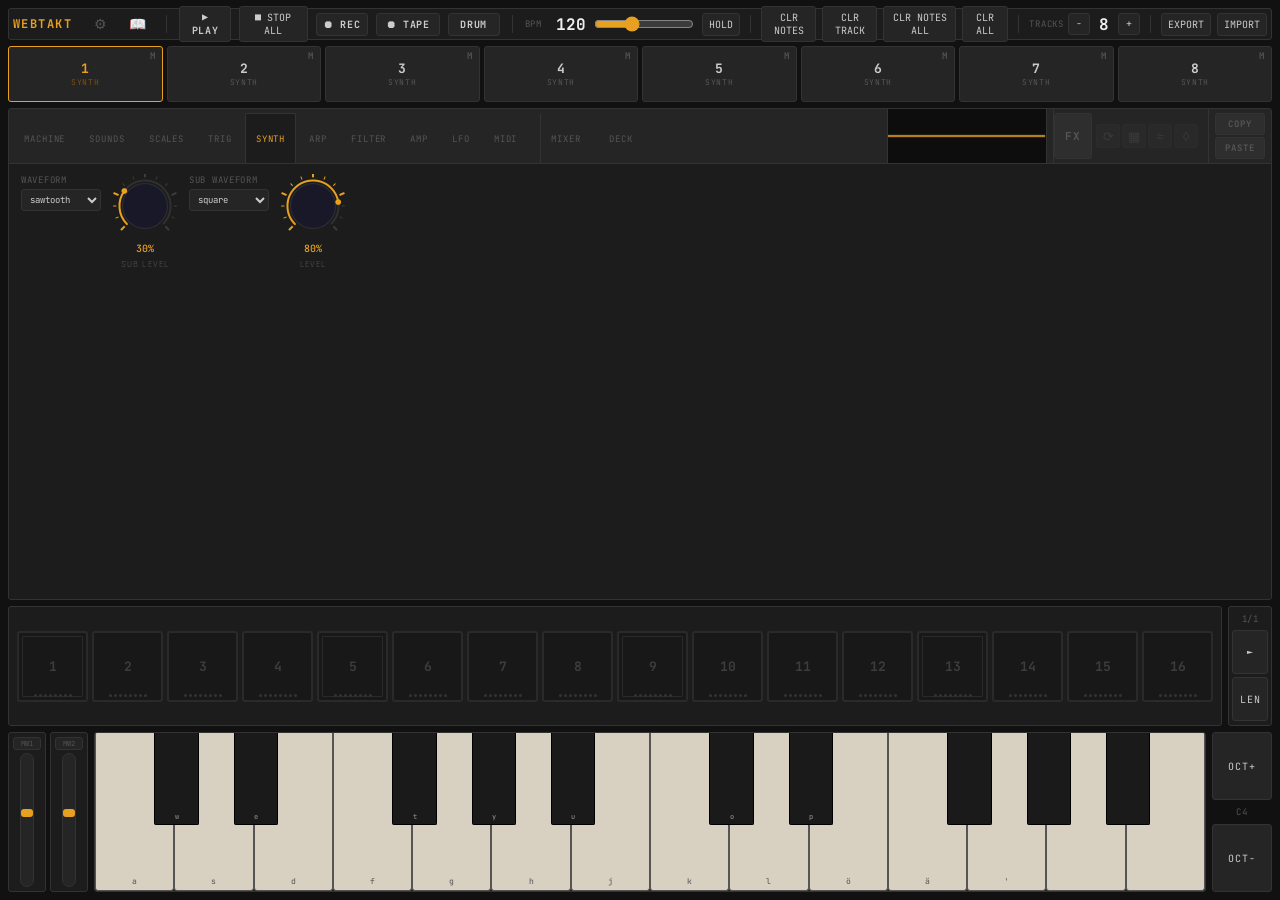
==== commit 67e7dea7: "Add dynamic stackable FX pipeline system Introduces a per-track FX chain with reorderable, toggleabl" ====
--- a/index.html
+++ b/index.html
@@ -146,15 +146,14 @@
             if (cfg.channel !== 0 && cfg.channel !== channel) return;
             cfg.ccMappings.forEach(m => {
               if (m.cc !== cc || !m.param) return;
-              // Normalise 0-127 → param range
+              // Normalise 0-127 → param range. Include FX blocks (base + added
+              // instances) via fxObjForPath so namespaced FX params map too.
               const sources = [
                 track.machine,
                 track.filter,
                 track.envelope,
-                track.delayFX,
-                track.bitcrushFX,
-                track.reverbFX,
-              ];
+                track.fxObjForPath?.(m.param),
+              ].filter(Boolean);
               for (const src of sources) {
                 const desc = src.getParamList?.().find(p => p.path === m.param);
                 if (desc) {
@@ -743,21 +742,18 @@
         _toggleHold();
         return;
       }
-      // Selected-track toggles: arp + the four FX bypasses.
+      // Selected-track toggles: arp + the four generic FX binds.
       if (e.code === kb.arp) {
         e.preventDefault();
         synthPanel.toggleArp();
         return;
       }
-      const fxKey = {
-        [kb.fxChorus]: 'chorusFX',
-        [kb.fxDelay]:  'delayFX',
-        [kb.fxCrush]:  'bitcrushFX',
-        [kb.fxReverb]: 'reverbFX',
-      }[e.code];
-      if (fxKey) {
+      // FX binds 1–4: toggle whichever FX block the SELECTED track maps each bind
+      // to (assigned per-track in the FX pane). Unassigned binds do nothing.
+      const fxBindNum = { [kb.fx1]: 1, [kb.fx2]: 2, [kb.fx3]: 3, [kb.fx4]: 4 }[e.code];
+      if (fxBindNum) {
         e.preventDefault();
-        synthPanel.toggleFx(fxKey);
+        synthPanel.toggleFxBind(fxBindNum);
         return;
       }
       // e.code is layout-independent and unaffected by Shift
--- a/css/style.css
+++ b/css/style.css
@@ -725,54 +725,550 @@
   width: 54px;
 }
 
-.fx-toggle-name {
-  background: transparent;
-  border: 1px solid transparent;
-  border-radius: 2px 2px 0 0;
-  color: var(--text-dim);
-  cursor: pointer;
-  font-family: var(--font-mono);
-  font-size: 9px;
-  letter-spacing: 0.1em;
-  padding: 3px 4px 2px;
-  text-align: center;
-  transition: color 0.1s, border-color 0.1s;
-}
-
-.fx-toggle-name:hover {
-  color: var(--text);
-}
-
-.fx-active-tab .fx-toggle-name {
-  color: #7ec8c8;
-  border-color: var(--border);
-}
-
-.fx-toggle-onoff {
+/* Chain mini-outline — read-at-a-glance icons of the track's FX in order,
+   right of the FX-pipe button. Each is a fast jump into the FX pane. */
+.fx-chain-outline {
+  display: flex;
+  align-items: center;
+  gap: 2px;
+  padding-left: 2px;
+}
+
+.fx-chain-icon {
   border: 1px solid var(--border);
   border-radius: 3px;
   background: var(--surface-3);
-  color: var(--text-dim);
-  cursor: pointer;
-  font-family: var(--font-mono);
-  font-size: 10px;
-  font-weight: 700;
-  letter-spacing: 0.08em;
-  padding: 6px 4px;
-  text-align: center;
+  color: #7ec8c8;
+  cursor: pointer;
+  font-size: 13px;
+  line-height: 1;
+  width: 24px;
+  height: 24px;
+  display: flex;
+  align-items: center;
+  justify-content: center;
+  transition: background 0.1s, color 0.1s, border-color 0.1s, opacity 0.1s;
+}
+
+.fx-chain-icon:hover {
+  border-color: var(--accent-dim);
+  background: rgba(126, 200, 200, 0.12);
+}
+
+/* Bypassed (disabled) block — dimmed but still in the outline. */
+.fx-chain-icon.off {
+  color: var(--text-dim);
+  opacity: 0.45;
+}
+
+/* FX pipeline launcher button — leftmost in the FX bar */
+.fx-pipe-wrap {
+  width: 38px;
+  justify-content: center;
+}
+
+.fx-pipe-btn {
+  flex: 1;
+  border: 1px solid var(--border);
+  border-radius: 3px;
+  background: var(--surface-3);
+  color: var(--text-dim);
+  cursor: pointer;
+  font-family: var(--font-mono);
+  font-size: 11px;
+  font-weight: 700;
+  letter-spacing: 0.1em;
   transition: background 0.1s, color 0.1s, border-color 0.1s;
 }
 
-.fx-toggle-onoff:hover {
+.fx-pipe-btn:hover {
   border-color: var(--accent-dim);
   color: var(--text);
 }
 
-.fx-toggle-onoff.on {
+.fx-pipe-wrap.fx-active-tab .fx-pipe-btn {
   background: rgba(126, 200, 200, 0.12);
   border-color: #7ec8c8;
   color: #7ec8c8;
 }
+
+/* ── FX pipeline pane ──────────────────────────────────────── */
+.fxpipe-wrap {
+  display: flex;
+  width: 100%;
+  gap: 14px;
+  align-items: stretch;
+}
+
+.fxpipe-right {
+  flex: 1;
+  display: flex;
+  flex-direction: column;
+  gap: 12px;
+  min-width: 0;
+}
+
+.fxpipe-tray {
+  flex: 0 0 132px;
+  display: flex;
+  flex-direction: column;
+  gap: 8px;
+}
+
+/* Add-FX dropdown */
+.fxpipe-add { position: relative; }
+
+.fxpipe-add-btn {
+  width: 100%;
+  border-color: #7ec8c8 !important;
+  color: #7ec8c8 !important;
+}
+
+.fxpipe-add-menu {
+  position: absolute;
+  top: 100%;
+  left: 0;
+  z-index: 20;
+  margin-top: 2px;
+  width: 100%;
+  display: flex;
+  flex-direction: column;
+  background: var(--surface-2);
+  border: 1px solid #7ec8c8;
+  border-radius: 3px;
+  overflow: hidden;
+}
+
+.fxpipe-add-menu.hidden { display: none; }
+
+.fxpipe-add-item {
+  border: none;
+  border-bottom: 1px solid var(--border);
+  background: transparent;
+  color: var(--text);
+  cursor: pointer;
+  font-family: var(--font-mono);
+  font-size: 10px;
+  text-align: left;
+  padding: 6px 8px;
+}
+
+.fxpipe-add-item:last-child { border-bottom: none; }
+.fxpipe-add-item:hover { background: rgba(126, 200, 200, 0.12); color: #7ec8c8; }
+
+/* ── FX-preset manager popup (FXPresetModal) ───────────────── */
+.fxpreset-overlay {
+  position: fixed;
+  inset: 0;
+  background: rgba(0, 0, 0, 0.72);
+  display: none;            /* toggled to flex by FXPresetModal.open() */
+  align-items: center;
+  justify-content: center;
+  z-index: 9100;
+}
+
+.fxpreset-box {
+  display: flex;
+  flex-direction: column;
+  background: var(--surface-2);
+  border: 1px solid var(--accent-dim);
+  border-radius: 4px;
+  padding: 16px 18px 18px;
+  width: min(560px, 92vw);
+  max-height: 80vh;
+  box-shadow: 0 8px 40px rgba(0, 0, 0, 0.5);
+}
+
+.fxpreset-head {
+  display: flex;
+  align-items: center;
+  justify-content: space-between;
+  margin-bottom: 10px;
+}
+
+.fxpreset-title {
+  color: #7ec8c8;
+  font-family: var(--font-mono);
+  font-size: 13px;
+  font-weight: 700;
+  letter-spacing: 0.12em;
+}
+
+.fxpreset-close {
+  border: 1px solid var(--border);
+  border-radius: 3px;
+  background: var(--surface-3);
+  color: var(--text-dim);
+  cursor: pointer;
+  font-size: 12px;
+  padding: 2px 8px;
+}
+.fxpreset-close:hover { color: var(--text); border-color: var(--accent-dim); }
+
+/* Non-scrollable audition bar — stays pinned above the scrolling list. */
+.fxpreset-audit {
+  display: flex;
+  align-items: center;
+  gap: 10px;
+  flex-shrink: 0;
+  padding-bottom: 10px;
+  border-bottom: 1px solid var(--border);
+  margin-bottom: 8px;
+}
+
+.fxpreset-dry-btn {
+  border-color: #7ec8c8 !important;
+  color: #7ec8c8 !important;
+  font-weight: 700;
+  letter-spacing: 0.08em;
+  white-space: nowrap;
+}
+
+.fxpreset-audit-hint {
+  color: var(--text-dim);
+  font-family: var(--font-mono);
+  font-size: 9px;
+  line-height: 1.4;
+}
+
+.fxpreset-chips {
+  display: flex;
+  flex-wrap: wrap;
+  gap: 4px;
+  flex-shrink: 0;
+  margin-bottom: 8px;
+}
+
+.fxpreset-chip {
+  border: 1px solid var(--border);
+  border-radius: 10px;
+  background: var(--surface-3);
+  color: var(--text-dim);
+  cursor: pointer;
+  font-family: var(--font-mono);
+  font-size: 9px;
+  letter-spacing: 0.05em;
+  padding: 3px 9px;
+}
+.fxpreset-chip:hover { color: var(--text); border-color: var(--accent-dim); }
+.fxpreset-chip-active { color: #7ec8c8; border-color: #7ec8c8; background: rgba(126, 200, 200, 0.12); }
+
+.fxpreset-list {
+  flex: 1;
+  overflow-y: auto;
+  display: flex;
+  flex-direction: column;
+  gap: 4px;
+  min-height: 60px;
+}
+.fxpreset-list::-webkit-scrollbar       { width: 4px; }
+.fxpreset-list::-webkit-scrollbar-track { background: transparent; }
+.fxpreset-list::-webkit-scrollbar-thumb { background: var(--border); border-radius: 2px; }
+
+.fxpreset-empty {
+  color: var(--text-dim);
+  font-family: var(--font-mono);
+  font-size: 10px;
+  padding: 18px 8px;
+  text-align: center;
+}
+
+.fxpreset-card {
+  display: flex;
+  align-items: center;
+  justify-content: space-between;
+  gap: 8px;
+  border: 1px solid var(--border);
+  border-radius: 3px;
+  background: var(--surface-3);
+  padding: 7px 9px;
+}
+
+.fxpreset-card-info {
+  display: flex;
+  align-items: baseline;
+  gap: 8px;
+  min-width: 0;
+}
+
+.fxpreset-card-name {
+  color: var(--text);
+  font-family: var(--font-mono);
+  font-size: 11px;
+  overflow: hidden;
+  text-overflow: ellipsis;
+  white-space: nowrap;
+}
+
+.fxpreset-card-tags {
+  color: var(--text-dim);
+  font-family: var(--font-mono);
+  font-size: 9px;
+  overflow: hidden;
+  text-overflow: ellipsis;
+  white-space: nowrap;
+}
+
+.fxpreset-card-badge {
+  color: #7ec8c8;
+  font-family: var(--font-mono);
+  font-size: 8px;
+  letter-spacing: 0.05em;
+  border: 1px solid var(--border);
+  border-radius: 8px;
+  padding: 1px 6px;
+  flex-shrink: 0;
+}
+
+.fxpreset-card-actions {
+  display: flex;
+  gap: 3px;
+  flex-shrink: 0;
+}
+
+.fxpreset-card-btn {
+  font-size: 10px;
+  padding: 4px 8px;
+}
+.fxpreset-card-btn-audit { border-color: #7ec8c8 !important; color: #7ec8c8 !important; }
+.fxpreset-card-btn-del:hover { color: #e06c6c; border-color: #e06c6c; }
+
+.fxpipe-tray-btn {
+  border: 1px solid var(--border);
+  border-radius: 3px;
+  background: var(--surface-3);
+  color: var(--text-dim);
+  cursor: pointer;
+  font-family: var(--font-mono);
+  font-size: 10px;
+  font-weight: 700;
+  letter-spacing: 0.1em;
+  padding: 7px 4px;
+  transition: background 0.1s, color 0.1s, border-color 0.1s;
+}
+
+.fxpipe-tray-btn:hover:not(:disabled) {
+  border-color: var(--accent-dim);
+  color: var(--text);
+}
+
+.fxpipe-tray-btn:disabled {
+  opacity: 0.4;
+  cursor: not-allowed;
+}
+
+/* Bin — drag an FX block here to remove it from the chain. */
+.fxpipe-bin {
+  display: flex;
+  flex-direction: column;
+  align-items: center;
+  justify-content: center;
+  gap: 4px;
+  padding: 12px 6px;
+  border: 1px dashed var(--border);
+  border-radius: 4px;
+  color: var(--text-dim);
+  text-align: center;
+  transition: border-color 0.1s, background 0.1s, color 0.1s;
+}
+
+.fxpipe-bin-icon { font-size: 18px; line-height: 1; }
+
+.fxpipe-bin-label {
+  font-family: var(--font-mono);
+  font-size: 8px;
+  font-weight: 700;
+  letter-spacing: 0.1em;
+}
+
+.fxpipe-bin.over {
+  border-color: #e06c6c;
+  border-style: solid;
+  background: rgba(224, 108, 108, 0.14);
+  color: #e06c6c;
+}
+
+.fxpipe-add-item-restore { color: var(--accent-dim); font-style: italic; }
+
+.fxpipe-path {
+  display: flex;
+  flex-wrap: wrap;
+  align-items: center;
+  align-content: flex-start;
+  gap: 6px 4px;
+  padding: 10px;
+  border: 1px solid var(--border);
+  border-radius: 4px;
+  background: rgba(0, 0, 0, 0.12);
+}
+
+/* Inline param editor for the selected added/new block */
+.fxpipe-params:empty { display: none; }
+
+.fxpipe-params {
+  border: 1px solid var(--border);
+  border-radius: 4px;
+  padding: 8px 10px;
+  background: rgba(0, 0, 0, 0.12);
+}
+
+.fxpipe-params-head {
+  font-family: var(--font-mono);
+  font-size: 10px;
+  font-weight: 700;
+  letter-spacing: 0.1em;
+  color: #7ec8c8;
+  margin-bottom: 8px;
+}
+
+.fxpipe-params-hint {
+  font-family: var(--font-mono);
+  font-size: 9px;
+  line-height: 1.6;
+  color: var(--text-dim);
+}
+
+.fxpipe-terminal {
+  font-family: var(--font-mono);
+  font-size: 10px;
+  font-weight: 700;
+  letter-spacing: 0.08em;
+  color: var(--accent);
+  border: 1px solid var(--accent-dim);
+  border-radius: 3px;
+  padding: 10px 8px;
+  background: var(--surface-2);
+}
+
+.fxpipe-arrow {
+  color: var(--text-dim);
+  font-size: 14px;
+  user-select: none;
+}
+
+.fxpipe-block {
+  position: relative;
+  display: flex;
+  flex-direction: column;
+  align-items: center;
+  gap: 3px;
+  width: 64px;
+  padding: 8px 4px;
+  border: 1px solid #7ec8c8;
+  border-radius: 4px;
+  background: rgba(126, 200, 200, 0.10);
+  color: #7ec8c8;
+  cursor: grab;
+  transition: background 0.1s, border-color 0.1s, opacity 0.1s;
+}
+
+.fxpipe-block.selected {
+  box-shadow: 0 0 0 2px #7ec8c8;
+}
+
+.fxpipe-block-x {
+  position: absolute;
+  top: -7px;
+  right: -7px;
+  width: 16px;
+  height: 16px;
+  border: 1px solid var(--border);
+  border-radius: 50%;
+  background: var(--surface-2);
+  color: var(--text-dim);
+  cursor: pointer;
+  font-size: 9px;
+  line-height: 1;
+  padding: 0;
+  display: flex;
+  align-items: center;
+  justify-content: center;
+}
+
+.fxpipe-block-x:hover {
+  border-color: #e87878;
+  color: #e87878;
+}
+
+.fxpipe-block:hover {
+  background: rgba(126, 200, 200, 0.2);
+}
+
+.fxpipe-block.dragging {
+  opacity: 0.4;
+}
+
+.fxpipe-block.drop-target {
+  border-color: var(--accent);
+  box-shadow: -3px 0 0 var(--accent);
+}
+
+/* Bypassed (disabled) block — dimmed but still on the path + reorderable. */
+.fxpipe-block.off {
+  border-color: var(--border);
+  background: var(--surface-3);
+  color: var(--text-dim);
+}
+
+.fxpipe-block-glyph {
+  font-size: 18px;
+  line-height: 1;
+}
+
+.fxpipe-block-name {
+  border: none;
+  background: transparent;
+  color: inherit;
+  cursor: pointer;
+  font-family: var(--font-mono);
+  font-size: 9px;
+  letter-spacing: 0.06em;
+  padding: 1px 2px;
+}
+
+.fxpipe-block-name:hover {
+  text-decoration: underline;
+}
+
+.fxpipe-block-toggle {
+  border: 1px solid currentColor;
+  border-radius: 2px;
+  background: transparent;
+  color: inherit;
+  cursor: pointer;
+  font-family: var(--font-mono);
+  font-size: 8px;
+  font-weight: 700;
+  letter-spacing: 0.08em;
+  padding: 2px 6px;
+  opacity: 0.7;
+}
+
+.fxpipe-block-toggle.on {
+  background: rgba(126, 200, 200, 0.18);
+  opacity: 1;
+}
+
+.fxpipe-block-toggle:hover {
+  opacity: 1;
+}
+
+/* Per-block FX-bind assignment dropdown (None / FX 1–4). */
+.fxpipe-block-bind {
+  width: 100%;
+  border: 1px solid var(--border);
+  border-radius: 2px;
+  background: var(--surface-2);
+  color: var(--text-dim);
+  cursor: pointer;
+  font-family: var(--font-mono);
+  font-size: 8px;
+  letter-spacing: 0.04em;
+  padding: 1px 2px;
+  margin-top: 1px;
+}
+
+.fxpipe-block-bind:hover { color: var(--text); border-color: var(--accent-dim); }
 
 .panel-content {
   flex: 1;
@@ -2624,6 +3120,18 @@
   font-size: 11px;
   line-height: 1.6;
   margin-bottom: 14px;
+  white-space: pre-line;     /* honour intentional \n\n breaks in blurbs */
+}
+
+.manual-tip {
+  color: var(--accent-dim);
+  font-size: 10px;
+  font-style: italic;
+  line-height: 1.5;
+  margin-bottom: 12px;
+  padding: 6px 8px;
+  border-left: 2px solid var(--accent-dim);
+  background: rgba(126, 200, 200, 0.06);
 }
 
 .manual-empty {
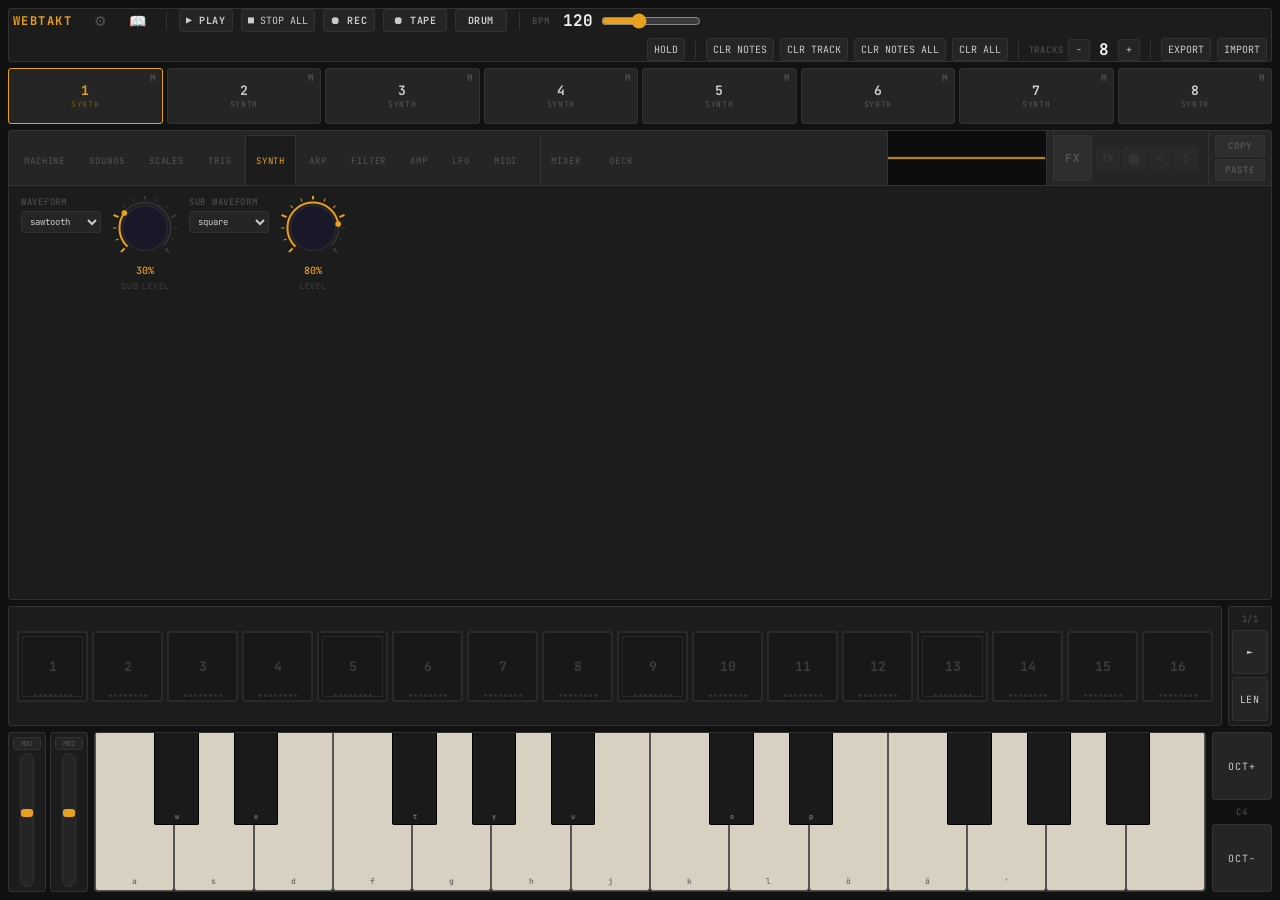
==== commit e1595cac: "Surface B: transport bar wrap + overflow menu + compact BPM Content-driven flex-wrap on #transport s" ====
--- a/index.html
+++ b/index.html
@@ -28,23 +28,28 @@
       <div class="transport-right">
         <button id="btn-hold" class="btn">HOLD</button>
         <div class="sep"></div>
-        <button id="btn-clear-notes" class="btn">CLR NOTES</button>
-        <button id="btn-clear-track" class="btn">CLR TRACK</button>
-        <button id="btn-clear-notes-all" class="btn">CLR NOTES ALL</button>
-        <button id="btn-clear-all" class="btn">CLR ALL</button>
-        <div class="sep"></div>
-        <div class="track-count-ctrl">
-          <span class="track-count-label">TRACKS</span>
-          <button id="btn-tracks-minus" class="btn track-count-btn">−</button>
-          <span id="track-count-display">8</span>
-          <button id="btn-tracks-plus" class="btn track-count-btn">+</button>
+        <!-- Overflow: rarely-used controls collapse behind ⋯ at phone width
+             (stays expanded inline on desktop). See transport-overflow CSS. -->
+        <button id="btn-overflow" class="btn transport-overflow-toggle" title="More" aria-label="More controls">⋯</button>
+        <div class="transport-overflow" id="transport-overflow">
+          <button id="btn-clear-notes" class="btn">CLR NOTES</button>
+          <button id="btn-clear-track" class="btn">CLR TRACK</button>
+          <button id="btn-clear-notes-all" class="btn">CLR NOTES ALL</button>
+          <button id="btn-clear-all" class="btn">CLR ALL</button>
+          <div class="sep"></div>
+          <div class="track-count-ctrl">
+            <span class="track-count-label">TRACKS</span>
+            <button id="btn-tracks-minus" class="btn track-count-btn">−</button>
+            <span id="track-count-display">8</span>
+            <button id="btn-tracks-plus" class="btn track-count-btn">+</button>
+          </div>
+          <div class="sep"></div>
+          <button id="btn-export" class="btn">EXPORT</button>
+          <label class="btn" style="cursor:pointer;">
+            IMPORT
+            <input id="btn-import" type="file" accept=".json" style="display:none" />
+          </label>
         </div>
-        <div class="sep"></div>
-        <button id="btn-export" class="btn">EXPORT</button>
-        <label class="btn" style="cursor:pointer;">
-          IMPORT
-          <input id="btn-import" type="file" accept=".json" style="display:none" />
-        </label>
       </div>
     </div>
 
@@ -97,687 +102,7 @@
 
   </div>
 
-  <script type="module">
-    import { AudioEngine }       from './js/core/AudioEngine.js';
-    import { GlobalRecorder }    from './js/core/GlobalRecorder.js';
-    import { Clock }         from './js/core/Clock.js';
-    import { MidiEngine }    from './js/core/MidiEngine.js';
-    import { LiveRecorder }  from './js/sequencer/LiveRecorder.js';
-    import { AppState }      from './js/state/AppState.js';
-    import { Project }       from './js/state/Project.js';
-    import { DeckManager }   from './js/state/DeckManager.js';
-    import { SoundLibrary }  from './js/state/SoundLibrary.js';
-    import { TrackRow }      from './js/ui/TrackRow.js';
-    import { StepGrid }      from './js/ui/StepGrid.js';
-    import { SynthPanel }    from './js/ui/SynthPanel.js';
-    import { ModWheel }      from './js/ui/ModWheel.js';
-    import { Keyboard }      from './js/ui/Keyboard.js';
-    import { Oscilloscope }  from './js/ui/Oscilloscope.js';
-    import { SettingsPanel } from './js/ui/SettingsPanel.js';
-    import { settings }      from './js/state/Settings.js';
-    import { setSnapResolution } from './js/util/BpmSync.js';
-
-    // ── Boot ────────────────────────────────────────────────
-    const audio    = new AudioEngine();
-    const recorder = new GlobalRecorder(audio);
-    const clock    = new Clock(audio);
-    const project = new Project(audio, clock);
-    // Two-deck DJ layer: deck A is the boot project, deck B starts empty.
-    // state.project follows whichever deck has control (see DeckManager / AppState).
-    const decks   = new DeckManager(audio, clock, project);
-    const state   = new AppState(project, decks);
-    const library = new SoundLibrary();
-
-    // ── MIDI ─────────────────────────────────────────────────
-    const midiEngine = new MidiEngine();
-    // Records live MIDI-In notes into the sequencer while record mode is armed.
-    const midiRecorder = new LiveRecorder(state);
-    state.on('recordingChanged', ({ recording }) => { if (!recording) midiRecorder.reset(); });
-    state.on('panic', () => midiRecorder.reset());
-    midiEngine.init().then(() => {
-      if (midiEngine.available) {
-        midiEngine.connectClock(clock, audio.context);
-        decks.setMidiEngine(midiEngine);
-        // Route incoming CC to mapped track params
-        midiEngine.onCC((inputId, channel, cc, value) => {
-          state.project.tracks.forEach(track => {
-            const cfg = track.midiIn;
-            if (!cfg.inputId || cfg.inputId !== inputId) return;
-            if (cfg.channel !== 0 && cfg.channel !== channel) return;
-            cfg.ccMappings.forEach(m => {
-              if (m.cc !== cc || !m.param) return;
-              // Normalise 0-127 → param range. Include FX blocks (base + added
-              // instances) via fxObjForPath so namespaced FX params map too.
-              const sources = [
-                track.machine,
-                track.filter,
-                track.envelope,
-                track.fxObjForPath?.(m.param),
-              ].filter(Boolean);
-              for (const src of sources) {
-                const desc = src.getParamList?.().find(p => p.path === m.param);
-                if (desc) {
-                  const mapped = desc.min + (value / 127) * (desc.max - desc.min);
-                  src.setParam(m.param, mapped);
-                  state.emit('paramChanged', { path: m.param, value: mapped });
-                  break;
-                }
-              }
-            });
-          });
-
-          // CC1 (mod wheel) from any input → MW1 on the selected track.
-          if (cc === 1 && modWheel) {
-            const norm = value / 127;
-            modWheel._wheels[0]?.setValue(norm);
-            modWheel._applyWheel(0, norm);
-          }
-        });
-
-        // Pitch bend from any input → MW1. Covers keyboards whose left wheel
-        // sends pitch bend rather than CC1 (e.g. Casio CTK-3500).
-        midiEngine.onPitchBend((_inputId, _ch, norm) => {
-          if (!modWheel) return;
-          modWheel._wheels[0]?.setValue(norm);
-          modWheel._applyWheel(0, norm);
-        });
-
-        // Route incoming MIDI notes to every armed track (those whose MIDI In is
-        // mapped to this port/channel) + fire followers. Held voices are tracked
-        // per-track in track._midiInVoices (Map<note, voice>) so the matching
-        // note-off can release the right voice slot.
-        midiEngine.onNoteOn((inputId, channel, note, velocity) => {
-          const ctx = audio.context;
-          const time = ctx.currentTime + 0.015;
-          state.project.tracks.forEach(track => {
-            const cfg = track.midiIn;
-            if (!cfg.inputId || cfg.inputId !== inputId) return;
-            if (cfg.channel !== 0 && cfg.channel !== channel) return;
-
-            const finalNote = Math.max(0, Math.min(127, note + (cfg.noteTranspose ?? 0)));
-
-            // Live-input arp mode: the held note set IS the chord — feed LiveArp,
-            // which fans it out and (when recording) prints each fired note via its
-            // own record hook. No direct note trigger and no recorder write here,
-            // exactly as the on-screen keyboard does in this mode.
-            const liveArp = track.arp?.enabled && track.arp.isLiveInputMode();
-            if (liveArp) {
-              track.liveArp.noteOn(finalNote, velocity);
-            } else {
-              // Play note on the track that has MIDI In mapped to this port/channel
-              const voice    = track._pool?.nextVoice() ?? null;
-              const machine  = voice?.machine  ?? track.machine;
-              const envelope = voice?.envelope ?? track.envelope;
-              // Claim the slot for the duration the note is held; note-off re-claims
-              // it for just the release tail. The generous ceiling guards against a
-              // dropped note-off stealing the voice mid-hold.
-              if (voice) voice.claim(time + 30);
-              if (!track._midiInVoices) track._midiInVoices = new Map();
-              // Key original note so note-off can find the right voice slot.
-              track._midiInVoices.set(note, voice);
-              machine?.noteOn(finalNote, velocity, time);
-              envelope?.scheduleNote(time, time + 30, { note: finalNote, velocity });
-              // Record into the playhead step (no-op unless record mode is armed)
-              midiRecorder.noteOn(track, finalNote, velocity, ctx.currentTime);
-            }
-
-            // Fire followers
-            state.project.tracks.forEach(follower => {
-              if (follower.followSource !== track.index) return;
-              follower.fireFollowNote(finalNote, velocity, time, time + 0.5);
-            });
-          });
-        });
-
-        // Release the note when the key is lifted (or note-on velocity 0).
-        midiEngine.onNoteOff((inputId, channel, note) => {
-          const ctx = audio.context;
-          const time = ctx.currentTime + 0.015;
-          state.project.tracks.forEach(track => {
-            const cfg = track.midiIn;
-            if (!cfg.inputId || cfg.inputId !== inputId) return;
-            if (cfg.channel !== 0 && cfg.channel !== channel) return;
-
-            const finalNoteOff = Math.max(0, Math.min(127, note + (cfg.noteTranspose ?? 0)));
-
-            if (track.held) return;   // hold active on this track — suppress note-off
-
-            // Live-input arp mode: remove the note from the held chord; LiveArp
-            // stops the runner when nothing is held. No direct release or recorder
-            // writeback (the arp owns both).
-            const liveArp = track.arp?.enabled && track.arp.isLiveInputMode();
-            if (liveArp) {
-              track.liveArp.noteOff(finalNoteOff);
-              return;
-            }
-
-            const voice    = track._midiInVoices?.get(note) ?? null;
-            const machine  = voice?.machine  ?? track.machine;
-            const envelope = voice?.envelope ?? track.envelope;
-            track._midiInVoices?.delete(note);
-            // Re-claim the slot for just the release tail so the pool can reuse it.
-            if (voice) {
-              const release = envelope?.getParam('env.release') ?? 0.3;
-              voice.claim(time + release);
-            }
-            machine?.noteOff(time);
-            envelope?.noteOff(time);
-            // Close out the recorded note's length (no-op if not captured)
-            midiRecorder.noteOff(track, note, ctx.currentTime);
-          });
-        });
-      }
-    });
-
-    // ── Mount UI ─────────────────────────────────────────────
-    const trackRow   = new TrackRow(document.getElementById('track-row'), state);
-    const synthPanel = new SynthPanel(document.getElementById('synth-panel'), state, library, _openModal, project.sampleStore, audio.context, midiEngine);
-    // Pull in factory sounds from the sounds/ folder (async fetch). Re-render the
-    // SOUNDS tab once they arrive so the list isn't empty on first paint. Tolerant
-    // of failure (e.g. file://) — the library just shows user sounds.
-    library.init().then(added => { if (added && state.activeTab === 'sounds') synthPanel.render(); });
-    const stepGrid   = new StepGrid(document.getElementById('step-grid'), state);
-    const oscilloscope = new Oscilloscope(synthPanel.scopeCanvas, audio.analyser);
-    oscilloscope.start();
-    const modWheel   = new ModWheel(document.getElementById('mod-wheels'), state);
-    const keyboard   = new Keyboard(
-      document.getElementById('keyboard'),
-      document.getElementById('octave-controls'),
-      state
-    );
-
-    // ── Settings (global prefs: BPM grid, mod-wheel sensitivity, keybinds, layout) ──
-    // Apply the persisted finest-division snap resolution at boot, and re-render
-    // open panels whenever a setting changes (so synced knobs pick up new snaps).
-    setSnapResolution(settings.gridBase);
-    const settingsPanel = new SettingsPanel(
-      document.getElementById('btn-settings'),
-    );
-
-    // 📖 Manual: toggles the overlay for whichever tab is currently active.
-    document.getElementById('btn-manual').addEventListener('click', (e) => {
-      e.stopPropagation();
-      synthPanel.toggleManual();
-    });
-    settings.on(() => {
-      setSnapResolution(settings.gridBase);
-      synthPanel.render();   // refresh any open synced knobs with new snap points
-    });
-
-    // ── Wire clock tick → step highlight + record-mode step advance ──
-    let _lastHighlight = -1;
-
-    clock.register((_tickIndex, scheduledTime) => {
-      const seq = state.selectedTrack?.sequencer;
-      if (!seq) return;
-      const justFired = (seq._stepIndex - 1 + seq.stepCount) % seq.stepCount;
-      if (justFired !== _lastHighlight) {
-        _lastHighlight = justFired;
-        // Always record the scheduled time of the most recently fired step.
-        // Keyboard._noteOn reads this to compute nudge during record mode.
-        state.lastStepScheduledTime = scheduledTime;
-        requestAnimationFrame(() => {
-          // In record mode, follow the playhead across pages automatically.
-          // Guard: justFired must still be within the current stepCount (a clear
-          // may have reset stepCount while this rAF was queued).
-          if (state.recording && justFired < seq.stepCount) {
-            const playPage = Math.floor(justFired / 16);
-            if (seq.pageOffset !== playPage) {
-              seq.pageOffset = playPage;
-              _updatePageCounter();
-              stepGrid._build();
-              _lastHighlight = -1;
-            }
-          }
-          const pageStart = seq.pageOffset * 16;
-          const visIdx    = justFired - pageStart;
-          stepGrid.highlightStep(visIdx >= 0 && visIdx < 16 ? visIdx : -1);
-          // Record mode: track which step the keyboard should write into.
-          // Use a dedicated field so selectedStepIndex stays at -1 and the grid
-          // shows no selection highlight while recording.
-          if (state.recording && visIdx >= 0 && visIdx < 16) {
-            state.recordStepIndex = visIdx;
-          }
-        });
-      }
-    });
-
-    // ── Transport ─────────────────────────────────────────────
-    const btnPlay    = document.getElementById('btn-play');
-    const btnStopAll = document.getElementById('btn-stop-all');
-    const btnRec     = document.getElementById('btn-rec');
-    const btnHold    = document.getElementById('btn-hold');
-    const bpmSlider  = document.getElementById('bpm-slider');
-    const bpmDisplay = document.getElementById('bpm-display');
-    let playing = false;
-
-    // ── HOLD ─────────────────────────────────────────────────
-    // Toggles hold on the SELECTED TRACK. Each track has its own hold state so
-    // switching tracks reflects that track's hold. The button syncs on toggle,
-    // track-switch, and holdModeChanged events.
-    const _syncHoldBtn = () => btnHold.classList.toggle('active', state.holdMode);
-    const _toggleHold  = () => { state.setHoldMode(!state.holdMode); _syncHoldBtn(); };
-    btnHold.addEventListener('click', _toggleHold);
-    state.on('trackSelected',   _syncHoldBtn);
-    state.on('holdModeChanged', _syncHoldBtn);
-
-    btnPlay.addEventListener('click', () => {
-      audio.resume();
-      if (!playing) {
-        decks.startAll();
-        playing = true;
-        btnPlay.textContent = '▮▮ STOP';
-        btnPlay.classList.add('playing');
-      } else {
-        decks.stopAll();
-        playing = false;
-        btnPlay.textContent = '▶ PLAY';
-        btnPlay.classList.remove('playing');
-        stepGrid.highlightStep(-1);
-        stepGrid.render();        // clear sustain dots now that playback stopped
-        _lastHighlight = -1;
-        state.selectStep(-1);
-      }
-    });
-
-    // ── STOP ALL (panic) ──────────────────────────────────────
-    // Stops the transport, kills every ringing/looping/stuck voice, and exits
-    // record mode. A hard reset of the audible state.
-    btnStopAll.addEventListener('click', () => {
-      audio.resume();
-      decks.silenceAll();
-      if (state.recording) state.setRecording(false);
-      state.project.tracks.forEach(t => t.setHold(false));
-      btnHold.classList.remove('active');
-      state.emit('holdModeChanged', { holdMode: false });  // re-render TrackRow H badges
-      state.emit('panic', {});
-      playing = false;
-      btnPlay.textContent = '▶ PLAY';
-      btnPlay.classList.remove('playing');
-      stepGrid.highlightStep(-1);
-      stepGrid.render();          // clear sustain dots on panic/stop
-      _lastHighlight = -1;
-      state.selectStep(-1);
-    });
-
-    btnRec.addEventListener('click', () => {
-      const wasRecording = state.recording;
-      state.setRecording(!wasRecording);
-      // Turning record ON always starts playback
-      if (!wasRecording && !playing) {
-        btnPlay.click();
-      }
-    });
-
-    state.on('recordingChanged', ({ recording }) => {
-      if (!recording) { state.selectStep(-1); state.recordStepIndex = -1; }
-      btnRec.classList.toggle('recording', recording);
-    });
-
-    // ── Global tape recorder ──────────────────────────────────
-    const btnTape = document.getElementById('btn-tape');
-
-    btnTape.addEventListener('click', async () => {
-      audio.resume();
-      if (!recorder.recording) {
-        recorder.start();
-        btnTape.textContent = '⏹ STOP TAPE';
-        btnTape.classList.add('taping');
-      } else {
-        btnTape.textContent = '⏺ TAPE';
-        btnTape.classList.remove('taping');
-        await recorder.stop();
-        // Prompt for filename then save
-        promptFilename('webtakt-recording', (name) => {
-          recorder.save(name.trim() || 'webtakt-recording');
-        });
-      }
-    });
-
-    // ── Drum mode ─────────────────────────────────────────────
-    const btnDrum = document.getElementById('btn-drum');
-
-    btnDrum.addEventListener('click', () => {
-      audio.resume();
-      state.setDrumMode(!state.drumMode);
-    });
-
-    state.on('drumModeChanged', ({ drumMode }) => {
-      btnDrum.classList.toggle('drum-active', drumMode);
-    });
-
-    bpmSlider.addEventListener('input', () => {
-      const bpm = parseInt(bpmSlider.value);
-      decks.setBPM(bpm);
-      bpmDisplay.textContent = bpm;
-    });
-
-    // ── Confirm / prompt modal (replaces window.confirm to avoid audio pause) ──
-    function _openModal(msg, inputDefault, onConfirm) {
-      const modal     = document.getElementById('confirm-modal');
-      const msgEl     = document.getElementById('confirm-msg');
-      const inputEl   = document.getElementById('confirm-input');
-      const okBtn     = document.getElementById('confirm-ok');
-      const cancelBtn = document.getElementById('confirm-cancel');
-      msgEl.textContent = msg;
-      if (inputDefault !== null) {
-        inputEl.value = inputDefault;
-        inputEl.style.display = 'block';
-        setTimeout(() => { inputEl.focus(); inputEl.select(); }, 0);
-      } else {
-        inputEl.style.display = 'none';
-      }
-      modal.style.display = 'flex';
-      function close() {
-        modal.style.display = 'none';
-        okBtn.removeEventListener('click', handleOk);
-        cancelBtn.removeEventListener('click', handleCancel);
-        inputEl.removeEventListener('keydown', handleKey);
-      }
-      function handleOk()     { close(); onConfirm(inputEl.value); }
-      function handleCancel() { close(); }
-      function handleKey(e)   { if (e.key === 'Enter') handleOk(); if (e.key === 'Escape') handleCancel(); }
-      okBtn.addEventListener('click', handleOk);
-      cancelBtn.addEventListener('click', handleCancel);
-      inputEl.addEventListener('keydown', handleKey);
-    }
-    function confirmAction(msg, onConfirm) { _openModal(msg, null, onConfirm); }
-    function promptFilename(defaultName, onConfirm) { _openModal('Export filename:', defaultName, onConfirm); }
-
-    // ── Track count +/- ──────────────────────────────────────
-    const trackCountDisplay = document.getElementById('track-count-display');
-
-    function _setTrackCount(n) {
-      state.project.setTrackCount(n);
-      trackCountDisplay.textContent = state.project.tracks.length;
-      // Clamp selected track if it no longer exists
-      if (state.selectedTrackIndex >= state.project.tracks.length) {
-        state.selectTrack(state.project.tracks.length - 1);
-      }
-      trackRow._build();
-      synthPanel.render();
-      _updatePageCounter();
-    }
-
-    document.getElementById('btn-tracks-minus').addEventListener('click', () => {
-      _setTrackCount(state.project.tracks.length - 1);
-    });
-    document.getElementById('btn-tracks-plus').addEventListener('click', () => {
-      _setTrackCount(state.project.tracks.length + 1);
-    });
-
-    // ── Clear ─────────────────────────────────────────────────
-    function _afterClear() {
-      _lastHighlight = -1;
-      state.selectStep(-1);
-      stepGrid._build();
-      synthPanel.render();
-      trackRow.render();
-      _updatePageCounter();
-      // Re-sync hold button in case resetTrack() cleared a track's hold state.
-      _syncHoldBtn();
-    }
-
-    document.getElementById('btn-clear-notes').addEventListener('click', () => {
-      confirmAction('Clear notes on this track?', () => {
-        state.selectedTrack.clearNotes();
-        _afterClear();
-      });
-    });
-
-    document.getElementById('btn-clear-track').addEventListener('click', () => {
-      confirmAction('Reset this track to defaults?\nAll params, LFOs and notes will be cleared.', () => {
-        state.selectedTrack.resetTrack();
-        _afterClear();
-      });
-    });
-
-    document.getElementById('btn-clear-notes-all').addEventListener('click', () => {
-      confirmAction('Clear notes on ALL tracks?', () => {
-        state.project.tracks.forEach(t => t.clearNotes());
-        _afterClear();
-      });
-    });
-
-    document.getElementById('btn-clear-all').addEventListener('click', () => {
-      confirmAction('Reset ALL tracks to defaults?\nEverything will be cleared.', () => {
-        state.project.tracks.forEach(t => t.resetTrack());
-        _afterClear();
-      });
-    });
-
-    // ── Export / Import ───────────────────────────────────────
-    document.getElementById('btn-export').addEventListener('click', () => {
-      promptFilename('webtakt-project', (name) => {
-        const filename = name.trim() || 'webtakt-project';
-        const json = JSON.stringify(state.project.toJSON(), null, 2);
-        const blob = new Blob([json], { type: 'application/json' });
-        const url  = URL.createObjectURL(blob);
-        const a    = document.createElement('a');
-        a.href     = url;
-        a.download = filename.endsWith('.json') ? filename : filename + '.json';
-        a.click();
-        URL.revokeObjectURL(url);
-      });
-    });
-    document.getElementById('btn-import').addEventListener('change', async (e) => {
-      const file = e.target.files[0];
-      if (!file) return;
-      await state.project.importFile(file);
-      // IMPORT loads into the controlled deck; mark it loaded + name it for the DECK tab.
-      decks._loaded[decks.active] = true;
-      decks.setName(decks.active, file.name);
-      trackCountDisplay.textContent = state.project.tracks.length;
-      if (state.selectedTrackIndex >= state.project.tracks.length) {
-        state.selectedTrackIndex = state.project.tracks.length - 1;
-      }
-      bpmSlider.value = clock.bpm;
-      bpmDisplay.textContent = clock.bpm;
-      trackRow._build();
-      synthPanel.render();
-      stepGrid._build();
-    });
-
-    // ── Track nav: page counter + next page + length popup ───
-    const pageCounter  = document.getElementById('track-nav-page-counter');
-    const btnNavNext   = document.getElementById('track-nav-next');
-    const btnNavLength = document.getElementById('track-nav-length');
-    const lengthPopup  = document.getElementById('length-popup');
-    const lpSteps      = document.getElementById('length-popup-steps');
-
-    function _pageCount(seq) {
-      return Math.max(1, Math.ceil(seq.stepCount / 16));
-    }
-
-    // Highest page number (1-based) that has any data — active or inactive.
-    // Always >= _pageCount(seq). Never returns 0.
-    function _maxUsedPages(seq) {
-      const activePages = _pageCount(seq);
-      let maxPage = activePages;
-      for (let i = seq.stepCount; i < seq.steps.length; i++) {
-        const s = seq.steps[i];
-        if (s.active || s.hasPLocks || s.hasCondition) {
-          maxPage = Math.max(maxPage, Math.floor(i / 16) + 1);
-        }
-      }
-      return maxPage;
-    }
-
-    function _updatePageCounter() {
-      const seq         = state.selectedTrack.sequencer;
-      const page        = seq.pageOffset + 1;
-      const activePages = _pageCount(seq);
-      const maxPages    = _maxUsedPages(seq);
-      // Show "1/2(4)" only when inactive pages actually have step data
-      pageCounter.textContent = maxPages > activePages
-        ? `${page}/${activePages}(${maxPages})`
-        : `${page}/${activePages}`;
-    }
-
-    function _goToPage(pageIndex) {
-      const seq = state.selectedTrack.sequencer;
-      seq.pageOffset = Math.max(0, pageIndex);
-      _updatePageCounter();
-      state.selectStep(-1);
-      stepGrid._build();
-      _lastHighlight = -1;
-    }
-
-    function _setStepCount(n) {
-      const seq = state.selectedTrack.sequencer;
-      seq.stepCount = Math.max(1, n);
-      _updatePageCounter();
-      lpSteps.textContent = seq.stepCount;
-      state.selectStep(-1);
-      stepGrid._build();
-    }
-
-    function _closeLengthPopup() {
-      lengthPopup.style.display = 'none';
-      document.removeEventListener('pointerdown', _popupOutsideClick);
-    }
-
-    function _popupOutsideClick(e) {
-      if (!lengthPopup.contains(e.target) && e.target !== btnNavLength) {
-        _closeLengthPopup();
-      }
-    }
-
-    btnNavNext.addEventListener('click', () => {
-      const seq      = state.selectedTrack.sequencer;
-      const maxPages = _maxUsedPages(seq);
-      _goToPage((seq.pageOffset + 1) % maxPages);
-    });
-
-    btnNavLength.addEventListener('click', (e) => {
-      if (lengthPopup.style.display !== 'none') {
-        _closeLengthPopup();
-        return;
-      }
-      const seq = state.selectedTrack.sequencer;
-      lpSteps.textContent = seq.stepCount;
-      // Position popup above the button
-      const rect = btnNavLength.getBoundingClientRect();
-      lengthPopup.style.right = (window.innerWidth - rect.right) + 'px';
-      lengthPopup.style.top   = (rect.top - lengthPopup.offsetHeight - 4) + 'px';
-      lengthPopup.style.display = 'flex';
-      // Need to measure after display:flex
-      requestAnimationFrame(() => {
-        const pr = lengthPopup.getBoundingClientRect();
-        lengthPopup.style.top = (rect.top - pr.height - 4) + 'px';
-      });
-      setTimeout(() => document.addEventListener('pointerdown', _popupOutsideClick), 0);
-    });
-
-    document.getElementById('lp-minus16').addEventListener('click', () => {
-      _setStepCount(state.selectedTrack.sequencer.stepCount - 16);
-    });
-    document.getElementById('lp-minus1').addEventListener('click', () => {
-      _setStepCount(state.selectedTrack.sequencer.stepCount - 1);
-    });
-    document.getElementById('lp-plus1').addEventListener('click', () => {
-      _setStepCount(state.selectedTrack.sequencer.stepCount + 1);
-    });
-    document.getElementById('lp-plus16').addEventListener('click', () => {
-      _setStepCount(state.selectedTrack.sequencer.stepCount + 16);
-    });
-
-    // Update page counter whenever the selected track changes
-    state.on('trackSelected', _updatePageCounter);
-    _updatePageCounter();
-
-    // ── Deck (DJ) wiring ──────────────────────────────────────
-    // Re-point the whole UI at the controlled deck. selectedTrackIndex is
-    // clamped to the new deck's track count; everything reads state.project.
-    function _refreshControlledDeck() {
-      if (state.selectedTrackIndex >= state.project.tracks.length) {
-        state.selectedTrackIndex = state.project.tracks.length - 1;
-      }
-      state.selectStep(-1);
-      trackCountDisplay.textContent = state.project.tracks.length;
-      trackRow._build();
-      stepGrid._build();
-      synthPanel.render();
-      _updatePageCounter();
-      // Notify listeners (page counter, etc.) that the active track changed.
-      state.emit('trackSelected', { index: state.selectedTrackIndex, track: state.selectedTrack });
-    }
-
-    // Control switch: full UI re-point.
-    decks.on('controlChanged', () => _refreshControlledDeck());
-    // Deck load/unload/silence: if it touched the controlled deck, re-render;
-    // always refresh the DECK tab so its state labels/buttons stay current.
-    decks.on('deckChanged', () => {
-      _refreshControlledDeck();
-    });
-
-    // ── Keyboard shortcuts ────────────────────────────────────
-    // Transport keys are user-rebindable (Settings). Each bind is an event.code
-    // (layout-independent). play/record/stopAll map to the transport buttons.
-    document.addEventListener('keydown', (e) => {
-      if (e.target.tagName === 'INPUT') return;
-      const kb = settings.get('keybinds');
-      if (e.code === kb.play) {
-        e.preventDefault();
-        btnPlay.click();
-        return;
-      }
-      if (e.code === kb.record) {
-        e.preventDefault();
-        btnRec.click();
-        return;
-      }
-      if (e.code === kb.stopAll) {
-        e.preventDefault();
-        btnStopAll.click();
-        return;
-      }
-      if (e.code === kb.manual) {
-        e.preventDefault();
-        synthPanel.toggleManual();
-        return;
-      }
-      if (e.code === kb.hold) {
-        e.preventDefault();
-        _toggleHold();
-        return;
-      }
-      // Selected-track toggles: arp + the four generic FX binds.
-      if (e.code === kb.arp) {
-        e.preventDefault();
-        synthPanel.toggleArp();
-        return;
-      }
-      // FX binds 1–4: toggle whichever FX block the SELECTED track maps each bind
-      // to (assigned per-track in the FX pane). Unassigned binds do nothing.
-      const fxBindNum = { [kb.fx1]: 1, [kb.fx2]: 2, [kb.fx3]: 3, [kb.fx4]: 4 }[e.code];
-      if (fxBindNum) {
-        e.preventDefault();
-        synthPanel.toggleFxBind(fxBindNum);
-        return;
-      }
-      // e.code is layout-independent and unaffected by Shift
-      const digitMatch = e.code.match(/^Digit(\d)$/);
-      const num = digitMatch ? parseInt(digitMatch[1]) : NaN;
-      if (!isNaN(num) && e.shiftKey) {
-        // Shift+1..N → jump to that page on the current track
-        e.preventDefault();
-        _goToPage(num - 1);
-        return;
-      }
-      if (!isNaN(num) && num >= 1 && num <= state.project.tracks.length && !e.shiftKey && !state.drumMode) {
-        const track = state.project.tracks[num - 1];
-        track.muted ? track.unmute() : track.mute();
-        trackRow.render();
-      }
-    });
-
-    // ── Resume AudioContext on first user gesture ─────────────
-    document.addEventListener('click', () => audio.resume(), { once: true });
-
-    // No auto-load — always start fresh. Use IMPORT to load a saved project.
-
-  </script>
+  <script type="module" src="./js/boot.js"></script>
 
 </body>
 </html>
--- a/css/style.css
+++ b/css/style.css
@@ -39,6 +39,17 @@
   --font-ui:      'JetBrains Mono', monospace;
   --font-label:   'Rajdhani', 'JetBrains Mono', sans-serif;
   --radius:       3px;
+
+  /* ── Fluid type scale (Phase 1, responsive refactor — see RESPONSIVE.md) ──
+   * Font sizes throughout are expressed in rem and ride this single root size.
+   * The desktop design was hand-tuned at an 11px base, so 1rem === 11px there.
+   * Below the desktop width the base shrinks gently with the viewport (clamped),
+   * which is what lets the whole type/spacing system scale down toward tablet.
+   * Borders and radii deliberately stay in px (a 1px hairline must not blur).
+   * --ui-scale is a manual multiplier reserved for a future explicit zoom knob;
+   * it defaults to 1 and currently has no UI. */
+  --ui-scale: 1;
+  --font-root: 11px;
 }
 
 * {
@@ -47,11 +58,19 @@
   padding: 0;
 }
 
+html {
+  /* One knob drives the whole rem-based type scale. The desktop ceiling is 11px
+   * (--font-root); below ~1024px the base eases down so type tracks the viewport.
+   * Steeper than the first attempt so the change is actually visible as you
+   * narrow. --ui-scale lets a future setting nudge the whole system. */
+  font-size: calc(clamp(8px, 0.7vw + 3.6px, var(--font-root)) * var(--ui-scale));
+}
+
 body {
   background: var(--bg);
   color: var(--text);
   font-family: var(--font-ui);
-  font-size: 11px;
+  font-size: 1rem;   /* 11px on desktop, scales via html root */
   height: 100vh;
   overflow: hidden;
   user-select: none;
@@ -73,7 +92,12 @@
   display: flex;
   align-items: center;
   gap: 8px;
-  height: 32px;
+  /* Wrap is content-driven, not breakpoint-driven: the row stays single at full
+   * width and breaks to a second row exactly when the (rigid) buttons would
+   * otherwise overflow off-screen. height:auto lets the extra row show. */
+  flex-wrap: wrap;
+  row-gap: 6px;
+  min-height: 32px;
   flex-shrink: 0;
   padding: 0 4px;
   background: var(--surface);
@@ -82,7 +106,7 @@
 }
 
 #transport .transport-title {
-  font-size: 12px;
+  font-size: 1.091rem;
   font-weight: 700;
   color: var(--accent);
   letter-spacing: 0.12em;
@@ -101,7 +125,7 @@
   background: transparent;
   border: 1px solid transparent;
   color: var(--text-dim);
-  font-size: 14px;
+  font-size: 1.273rem;
   line-height: 1;
   padding: 3px 5px;
   margin-right: 2px;
@@ -134,18 +158,18 @@
   border-radius: var(--radius);
   box-shadow: 0 8px 24px rgba(0, 0, 0, 0.5);
   padding: 12px;
-  font-size: 11px;
+  font-size: 1rem;
   color: var(--text);
 }
 .settings-title {
-  font-size: 11px;
+  font-size: 1rem;
   font-weight: 700;
   letter-spacing: 0.12em;
   color: var(--accent);
   margin-bottom: 10px;
 }
 .settings-subtitle {
-  font-size: 10px;
+  font-size: 0.909rem;
   font-weight: 700;
   letter-spacing: 0.1em;
   color: var(--text-dim);
@@ -170,7 +194,7 @@
   color: var(--text-bright);
   border-radius: var(--radius);
   padding: 2px 4px;
-  font-size: 11px;
+  font-size: 1rem;
 }
 .settings-slider-wrap {
   display: flex;
@@ -200,7 +224,7 @@
   color: var(--text-bright);
   border-radius: var(--radius);
   padding: 3px 8px;
-  font-size: 11px;
+  font-size: 1rem;
   cursor: pointer;
 }
 .settings-keybind-btn:hover { border-color: var(--accent); }
@@ -211,7 +235,7 @@
 }
 .settings-keybind-conflict {
   font-family: var(--font-mono);
-  font-size: 9px;
+  font-size: 0.818rem;
   color: #c8a04a;
   background: rgba(200, 160, 74, 0.1);
   border-left: 2px solid #c8a04a;
@@ -219,6 +243,23 @@
   margin-bottom: 4px;
   border-radius: 2px;
 }
+.settings-keybind-note {
+  font-size: 0.909rem;
+  line-height: 1.5;
+  color: var(--text-dim);
+  background: var(--surface-2);
+  border-left: 2px solid var(--border);
+  padding: 5px 7px;
+  margin-top: 8px;
+  border-radius: 2px;
+}
+.settings-keybind-note b { color: var(--text); font-weight: 700; }
+.settings-checkbox {
+  width: 15px;
+  height: 15px;
+  accent-color: var(--accent);
+  cursor: pointer;
+}
 .settings-reset-btn {
   width: 100%;
   margin-top: 12px;
@@ -227,7 +268,7 @@
   color: var(--text-dim);
   border-radius: var(--radius);
   padding: 5px;
-  font-size: 10px;
+  font-size: 0.909rem;
   font-weight: 700;
   letter-spacing: 0.1em;
   cursor: pointer;
@@ -245,7 +286,7 @@
   color: var(--text-bright);
   border-radius: var(--radius);
   padding: 4px;
-  font-size: 10px;
+  font-size: 0.909rem;
   font-weight: 700;
   letter-spacing: 0.08em;
   cursor: pointer;
@@ -284,7 +325,7 @@
   pointer-events: none;   /* keys re-enable it; lets gaps fall through */
 }
 .kb-editor-key {
-  font-size: 11px;
+  font-size: 1rem;
   font-weight: 700;
   cursor: pointer;
   border-radius: 0 0 var(--radius) var(--radius);
@@ -316,7 +357,7 @@
   pointer-events: auto;
   z-index: 2;
   padding-bottom: 4px;
-  font-size: 10px;
+  font-size: 0.909rem;
 }
 .kb-editor-key:hover { border-color: var(--accent); }
 .kb-editor-key.capturing {
@@ -387,13 +428,13 @@
 
 .bpm-label {
   color: var(--text-dim);
-  font-size: 9px;
+  font-size: 0.818rem;
   letter-spacing: 0.1em;
   text-transform: uppercase;
 }
 
 #bpm-display {
-  font-size: 16px;
+  font-size: 1.455rem;
   font-weight: 700;
   color: var(--text-bright);
   min-width: 36px;
@@ -411,6 +452,11 @@
   display: flex;
   align-items: center;
   gap: 6px;
+  /* Wrap content-driven, same as #transport — so this cluster never overflows
+   * off-screen as a rigid line. margin-left:auto still right-aligns it when the
+   * row has spare room. */
+  flex-wrap: wrap;
+  row-gap: 6px;
 }
 
 /* ─── TRACK COUNT CONTROL ───────────────────────────────── */
@@ -423,13 +469,13 @@
 
 .track-count-label {
   color: var(--text-dim);
-  font-size: 9px;
+  font-size: 0.818rem;
   letter-spacing: 0.1em;
   text-transform: uppercase;
 }
 
 #track-count-display {
-  font-size: 16px;
+  font-size: 1.455rem;
   font-weight: 700;
   color: var(--text-bright);
   min-width: 20px;
@@ -440,7 +486,7 @@
   width: 22px;
   height: 22px;
   padding: 0;
-  font-size: 14px;
+  font-size: 1.273rem;
   line-height: 1;
   display: flex;
   align-items: center;
@@ -470,7 +516,7 @@
   color: var(--text-dim);
   cursor: pointer;
   font-family: var(--font-mono);
-  font-size: 9px;
+  font-size: 0.818rem;
   transition: border-color 0.1s, background 0.1s;
   position: relative;
   overflow: hidden;
@@ -501,14 +547,14 @@
 }
 
 .track-num {
-  font-size: 13px;
+  font-size: 1.182rem;
   font-weight: 700;
   color: inherit;
   line-height: 1;
 }
 
 .track-type {
-  font-size: 8px;
+  font-size: 0.727rem;
   letter-spacing: 0.08em;
   text-transform: uppercase;
   color: var(--text-dim);
@@ -519,7 +565,7 @@
 }
 
 .track-sound {
-  font-size: 7px;
+  font-size: 0.636rem;
   letter-spacing: 0.04em;
   color: var(--accent);
   max-width: calc(100% - 8px);
@@ -538,7 +584,7 @@
   position: absolute;
   top: 3px;
   right: 4px;
-  font-size: 9px;
+  font-size: 0.818rem;
   font-weight: 600;
   color: var(--text-dim);
   cursor: pointer;
@@ -561,7 +607,7 @@
   position: absolute;
   bottom: 3px;
   left: 4px;
-  font-size: 9px;
+  font-size: 0.818rem;
   font-weight: 600;
   color: var(--text-dim);
   line-height: 1.2;
@@ -576,7 +622,7 @@
 }
 
 .follow-ind {
-  font-size: 8px;
+  font-size: 0.727rem;
   color: var(--step-plock);
   position: absolute;
   bottom: 3px;
@@ -608,7 +654,7 @@
 
 .tab-btn {
   padding: 4px 10px;
-  font-size: 9px;
+  font-size: 0.818rem;
   letter-spacing: 0.1em;
   border-radius: 2px 2px 0 0;
   color: var(--text-dim);
@@ -740,7 +786,7 @@
   background: var(--surface-3);
   color: #7ec8c8;
   cursor: pointer;
-  font-size: 13px;
+  font-size: 1.182rem;
   line-height: 1;
   width: 24px;
   height: 24px;
@@ -775,7 +821,7 @@
   color: var(--text-dim);
   cursor: pointer;
   font-family: var(--font-mono);
-  font-size: 11px;
+  font-size: 1rem;
   font-weight: 700;
   letter-spacing: 0.1em;
   transition: background 0.1s, color 0.1s, border-color 0.1s;
@@ -830,16 +876,35 @@
   left: 0;
   z-index: 20;
   margin-top: 2px;
-  width: 100%;
+  min-width: 100%;
+  width: max-content;
+  max-width: 240px;
+  /* The list grew long (20+ effects). Cap height and scroll instead of running
+     off the panel; categories (fxpipe-add-header) keep it scannable. */
+  max-height: 320px;
+  overflow-y: auto;
   display: flex;
   flex-direction: column;
   background: var(--surface-2);
   border: 1px solid #7ec8c8;
   border-radius: 3px;
-  overflow: hidden;
 }
 
 .fxpipe-add-menu.hidden { display: none; }
+
+/* Category section header inside the add-FX popout. */
+.fxpipe-add-header {
+  position: sticky;
+  top: 0;
+  background: var(--surface-2);
+  color: var(--accent-dim);
+  font-family: var(--font-mono);
+  font-size: 0.727rem;
+  letter-spacing: 0.08em;
+  text-transform: uppercase;
+  padding: 5px 8px 3px;
+  border-bottom: 1px solid var(--border);
+}
 
 .fxpipe-add-item {
   border: none;
@@ -848,7 +913,7 @@
   color: var(--text);
   cursor: pointer;
   font-family: var(--font-mono);
-  font-size: 10px;
+  font-size: 0.909rem;
   text-align: left;
   padding: 6px 8px;
 }
@@ -889,7 +954,7 @@
 .fxpreset-title {
   color: #7ec8c8;
   font-family: var(--font-mono);
-  font-size: 13px;
+  font-size: 1.182rem;
   font-weight: 700;
   letter-spacing: 0.12em;
 }
@@ -900,7 +965,7 @@
   background: var(--surface-3);
   color: var(--text-dim);
   cursor: pointer;
-  font-size: 12px;
+  font-size: 1.091rem;
   padding: 2px 8px;
 }
 .fxpreset-close:hover { color: var(--text); border-color: var(--accent-dim); }
@@ -927,7 +992,7 @@
 .fxpreset-audit-hint {
   color: var(--text-dim);
   font-family: var(--font-mono);
-  font-size: 9px;
+  font-size: 0.818rem;
   line-height: 1.4;
 }
 
@@ -946,7 +1011,7 @@
   color: var(--text-dim);
   cursor: pointer;
   font-family: var(--font-mono);
-  font-size: 9px;
+  font-size: 0.818rem;
   letter-spacing: 0.05em;
   padding: 3px 9px;
 }
@@ -968,7 +1033,7 @@
 .fxpreset-empty {
   color: var(--text-dim);
   font-family: var(--font-mono);
-  font-size: 10px;
+  font-size: 0.909rem;
   padding: 18px 8px;
   text-align: center;
 }
@@ -994,7 +1059,7 @@
 .fxpreset-card-name {
   color: var(--text);
   font-family: var(--font-mono);
-  font-size: 11px;
+  font-size: 1rem;
   overflow: hidden;
   text-overflow: ellipsis;
   white-space: nowrap;
@@ -1003,7 +1068,7 @@
 .fxpreset-card-tags {
   color: var(--text-dim);
   font-family: var(--font-mono);
-  font-size: 9px;
+  font-size: 0.818rem;
   overflow: hidden;
   text-overflow: ellipsis;
   white-space: nowrap;
@@ -1012,7 +1077,7 @@
 .fxpreset-card-badge {
   color: #7ec8c8;
   font-family: var(--font-mono);
-  font-size: 8px;
+  font-size: 0.727rem;
   letter-spacing: 0.05em;
   border: 1px solid var(--border);
   border-radius: 8px;
@@ -1027,7 +1092,7 @@
 }
 
 .fxpreset-card-btn {
-  font-size: 10px;
+  font-size: 0.909rem;
   padding: 4px 8px;
 }
 .fxpreset-card-btn-audit { border-color: #7ec8c8 !important; color: #7ec8c8 !important; }
@@ -1040,7 +1105,7 @@
   color: var(--text-dim);
   cursor: pointer;
   font-family: var(--font-mono);
-  font-size: 10px;
+  font-size: 0.909rem;
   font-weight: 700;
   letter-spacing: 0.1em;
   padding: 7px 4px;
@@ -1072,11 +1137,11 @@
   transition: border-color 0.1s, background 0.1s, color 0.1s;
 }
 
-.fxpipe-bin-icon { font-size: 18px; line-height: 1; }
+.fxpipe-bin-icon { font-size: 1.636rem; line-height: 1; }
 
 .fxpipe-bin-label {
   font-family: var(--font-mono);
-  font-size: 8px;
+  font-size: 0.727rem;
   font-weight: 700;
   letter-spacing: 0.1em;
 }
@@ -1114,7 +1179,7 @@
 
 .fxpipe-params-head {
   font-family: var(--font-mono);
-  font-size: 10px;
+  font-size: 0.909rem;
   font-weight: 700;
   letter-spacing: 0.1em;
   color: #7ec8c8;
@@ -1123,14 +1188,14 @@
 
 .fxpipe-params-hint {
   font-family: var(--font-mono);
-  font-size: 9px;
+  font-size: 0.818rem;
   line-height: 1.6;
   color: var(--text-dim);
 }
 
 .fxpipe-terminal {
   font-family: var(--font-mono);
-  font-size: 10px;
+  font-size: 0.909rem;
   font-weight: 700;
   letter-spacing: 0.08em;
   color: var(--accent);
@@ -1142,7 +1207,7 @@
 
 .fxpipe-arrow {
   color: var(--text-dim);
-  font-size: 14px;
+  font-size: 1.273rem;
   user-select: none;
 }
 
@@ -1177,7 +1242,7 @@
   background: var(--surface-2);
   color: var(--text-dim);
   cursor: pointer;
-  font-size: 9px;
+  font-size: 0.818rem;
   line-height: 1;
   padding: 0;
   display: flex;
@@ -1211,7 +1276,7 @@
 }
 
 .fxpipe-block-glyph {
-  font-size: 18px;
+  font-size: 1.636rem;
   line-height: 1;
 }
 
@@ -1221,7 +1286,7 @@
   color: inherit;
   cursor: pointer;
   font-family: var(--font-mono);
-  font-size: 9px;
+  font-size: 0.818rem;
   letter-spacing: 0.06em;
   padding: 1px 2px;
 }
@@ -1237,7 +1302,7 @@
   color: inherit;
   cursor: pointer;
   font-family: var(--font-mono);
-  font-size: 8px;
+  font-size: 0.727rem;
   font-weight: 700;
   letter-spacing: 0.08em;
   padding: 2px 6px;
@@ -1262,7 +1327,7 @@
   color: var(--text-dim);
   cursor: pointer;
   font-family: var(--font-mono);
-  font-size: 8px;
+  font-size: 0.727rem;
   letter-spacing: 0.04em;
   padding: 1px 2px;
   margin-top: 1px;
@@ -1302,7 +1367,7 @@
 }
 
 .knob-val {
-  font-size: 10px;
+  font-size: 0.909rem;
   font-weight: 500;
   color: var(--accent);
   font-family: var(--font-mono);
@@ -1312,7 +1377,7 @@
 }
 
 .knob-label {
-  font-size: 9px;
+  font-size: 0.818rem;
   letter-spacing: 0.12em;
   text-transform: uppercase;
   color: var(--text-dim);
@@ -1350,7 +1415,7 @@
 /* ─── FILTER ENV SECTION (in Filter tab) ─────────────────── */
 
 .filter-env-label {
-  font-size: 8px;
+  font-size: 0.727rem;
   letter-spacing: 0.14em;
   text-transform: uppercase;
   color: var(--step-plock);
@@ -1415,8 +1480,8 @@
 
 .filter-fenv-sec .knob-cell  { gap: 2px; }
 .filter-fenv-sec .knob-canvas { width: 44px !important; height: 44px !important; }
-.filter-fenv-sec .knob-val    { font-size: 9px; min-width: 32px; }
-.filter-fenv-sec .knob-label  { font-size: 7px; }
+.filter-fenv-sec .knob-val    { font-size: 0.818rem; min-width: 32px; }
+.filter-fenv-sec .knob-label  { font-size: 0.636rem; }
 .filter-fenv-sec .knob-row    { gap: 4px; padding-top: 2px; }
 
 
@@ -1448,8 +1513,8 @@
 /* Match compact knob size to filter-fenv-sec */
 .amp-adsr-sec .knob-cell  { gap: 2px; }
 .amp-adsr-sec .knob-canvas { width: 44px !important; height: 44px !important; }
-.amp-adsr-sec .knob-val    { font-size: 9px; min-width: 32px; }
-.amp-adsr-sec .knob-label  { font-size: 7px; }
+.amp-adsr-sec .knob-val    { font-size: 0.818rem; min-width: 32px; }
+.amp-adsr-sec .knob-label  { font-size: 0.636rem; }
 .amp-adsr-sec .knob-row    { gap: 4px; padding-top: 2px; }
 
 /* ─── LEGACY PARAM ROW (enum / boolean) ──────────────────── */
@@ -1463,7 +1528,7 @@
 
 .param-label {
   color: var(--text-dim);
-  font-size: 9px;
+  font-size: 0.818rem;
   letter-spacing: 0.08em;
   text-transform: uppercase;
 }
@@ -1478,7 +1543,7 @@
   border-radius: var(--radius);
   color: var(--text);
   font-family: var(--font-mono);
-  font-size: 9px;
+  font-size: 0.818rem;
   padding: 3px 4px;
   cursor: pointer;
   outline: none;
@@ -1490,7 +1555,7 @@
 
 .placeholder-msg {
   color: var(--text-dim);
-  font-size: 10px;
+  font-size: 0.909rem;
   padding: 8px;
   font-style: italic;
   width: 100%;
@@ -1509,7 +1574,7 @@
 }
 
 .lfo-sub-btn {
-  font-size: 9px;
+  font-size: 0.818rem;
   padding: 3px 8px;
 }
 
@@ -1545,7 +1610,7 @@
 
 .mod-wheel-select {
   width: 100%;
-  font-size: 7px;
+  font-size: 0.636rem;
   font-family: 'JetBrains Mono', monospace;
   background: var(--surface-2);
   color: var(--text-dim);
@@ -1570,7 +1635,7 @@
 
 .mod-wheel-select option,
 .mod-wheel-select optgroup {
-  font-size: 11px;
+  font-size: 1rem;
   background: var(--surface-2);
   color: var(--text);
 }
@@ -1635,7 +1700,7 @@
 }
 
 .step-num {
-  font-size: 13px;
+  font-size: 1.182rem;
   font-weight: 700;
   color: var(--step-num-color);
   line-height: 1;
@@ -1767,7 +1832,7 @@
 }
 
 #track-nav-page-counter {
-  font-size: 9px;
+  font-size: 0.818rem;
   font-family: var(--font-mono);
   color: var(--text-dim);
   text-align: center;
@@ -1778,7 +1843,7 @@
 
 .track-nav-btn {
   flex: 1;
-  font-size: 8px;
+  font-size: 0.727rem;
   letter-spacing: 0.1em;
   padding: 0 2px;
   text-align: center;
@@ -1802,7 +1867,7 @@
 }
 
 .length-popup-label {
-  font-size: 8px;
+  font-size: 0.727rem;
   letter-spacing: 0.14em;
   color: var(--text-dim);
   text-transform: uppercase;
@@ -1810,7 +1875,7 @@
 }
 
 .length-popup-steps {
-  font-size: 20px;
+  font-size: 1.818rem;
   font-weight: 700;
   color: var(--accent);
   text-align: center;
@@ -1825,7 +1890,7 @@
 
 .length-popup-btn {
   flex: 1;
-  font-size: 9px;
+  font-size: 0.818rem;
   padding: 4px 2px;
   text-align: center;
 }
@@ -1927,7 +1992,7 @@
   right: 0;
   text-align: center;
   font-family: var(--font-mono);
-  font-size: 8px;
+  font-size: 0.727rem;
   font-weight: 500;
   letter-spacing: 0;
   pointer-events: none;
@@ -1941,7 +2006,7 @@
 .key.black-key .key-label {
   color: #888;
   bottom: 4px;
-  font-size: 7px;
+  font-size: 0.636rem;
 }
 
 .key.white-key.scale-blocked .key-label {
@@ -1964,14 +2029,14 @@
 
 .octave-btn {
   flex: 1;
-  font-size: 9px;
+  font-size: 0.818rem;
   letter-spacing: 0.08em;
 }
 
 .octave-display {
   text-align: center;
   color: var(--text-dim);
-  font-size: 10px;
+  font-size: 0.909rem;
   padding: 2px;
 }
 
@@ -1984,9 +2049,13 @@
   color: var(--text);
   cursor: pointer;
   font-family: var(--font-mono);
-  font-size: 10px;
+  font-size: 0.909rem;
   padding: 4px 6px;
   transition: border-color 0.1s, background 0.1s;
+  /* A button label must never break across lines. Without this, flex children
+   * in a tight row (e.g. the transport before it wraps) shrink and reflow their
+   * text ("CLR NOTES ALL" -> 3 lines). Keep labels on one line at every width. */
+  white-space: nowrap;
 }
 
 .btn:hover {
@@ -2006,7 +2075,7 @@
 
 .label {
   color: var(--text-dim);
-  font-size: 9px;
+  font-size: 0.818rem;
   letter-spacing: 0.08em;
   text-transform: uppercase;
 }
@@ -2017,7 +2086,23 @@
   display: flex;
   flex-direction: column;
   gap: 10px;
-  width: 100%;
+  /* Was width:100% (single full-width column). Now a bounded left column so the
+     no-step TRACK controls (.trig-side-col) can wrap to its right inside the
+     wrapping flex .panel-content. Grows to fill when no side column is present. */
+  flex: 1 1 320px;
+  min-width: 280px;
+}
+
+/* Right-hand column for the track-wide no-step controls (QUANTIZE / FLW DLY /
+   NOTE FOLLOW). Sits beside .trig-panel when the pane is wide enough; wraps
+   below it on narrow panes. */
+.trig-side-col {
+  display: flex;
+  flex-direction: column;
+  gap: 10px;
+  flex: 0 1 220px;
+  min-width: 180px;
+  align-content: flex-start;
 }
 
 /* ── Voice cards in trig tab ───────────────────────────── */
@@ -2039,7 +2124,7 @@
 }
 
 .trig-voice-note {
-  font-size: 13px;
+  font-size: 1.182rem;
   font-weight: 700;
   color: var(--text-bright);
   font-family: var(--font-mono);
@@ -2047,14 +2132,14 @@
 }
 
 .trig-voice-len {
-  font-size: 10px;
+  font-size: 0.909rem;
   color: var(--text-dim);
   font-family: var(--font-mono);
   min-width: 28px;
 }
 
 .trig-voice-nudge {
-  font-size: 10px;
+  font-size: 0.909rem;
   color: var(--accent-dim);
   font-family: var(--font-mono);
   flex: 1;
@@ -2065,7 +2150,7 @@
   background: none;
   border: none;
   color: var(--text-dim);
-  font-size: 14px;
+  font-size: 1.273rem;
   line-height: 1;
   cursor: pointer;
   padding: 0 2px;
@@ -2110,7 +2195,7 @@
 
 .trig-no-step {
   color: var(--text-dim);
-  font-size: 10px;
+  font-size: 0.909rem;
   padding: 8px;
   font-style: italic;
 }
@@ -2124,7 +2209,7 @@
 }
 
 .trig-note-label {
-  font-size: 11px;
+  font-size: 1rem;
   color: var(--text-dim);
   font-family: var(--font-label);
   letter-spacing: 0.08em;
@@ -2133,7 +2218,7 @@
 }
 
 .trig-note-value {
-  font-size: 14px;
+  font-size: 1.273rem;
   font-weight: 700;
   color: var(--text-bright);
   font-family: var(--font-mono);
@@ -2146,7 +2231,7 @@
 }
 
 .trig-btn-row .btn {
-  font-size: 9px;
+  font-size: 0.818rem;
   padding: 4px 10px;
 }
 
@@ -2156,6 +2241,16 @@
   pointer-events: none;
 }
 
+/* FILL PAGE heading above the note-division fill buttons. The -4px bottom
+   margin pulls its button row closer than the panel's default 10px gap so the
+   label visually groups with its buttons. */
+.trig-fill-label {
+  font-size: 0.818rem;
+  color: var(--text-dim);
+  letter-spacing: 0.08em;
+  margin-bottom: -4px;
+}
+
 .trig-knobs-row {
   display: flex;
   gap: 12px;
@@ -2171,7 +2266,7 @@
 }
 
 .trig-section-label {
-  font-size: 8px;
+  font-size: 0.727rem;
   letter-spacing: 0.12em;
   text-transform: uppercase;
   color: var(--text-dim);
@@ -2196,7 +2291,7 @@
   border: 1px solid var(--border);
   border-radius: var(--radius);
   color: var(--text-bright);
-  font-size: 11px;
+  font-size: 1rem;
   font-family: var(--font-mono);
   outline: none;
 }
@@ -2225,7 +2320,7 @@
 }
 
 .machine-group-heading {
-  font-size: 9px;
+  font-size: 0.818rem;
   font-family: var(--font-label);
   font-weight: 700;
   letter-spacing: 0.1em;
@@ -2266,7 +2361,7 @@
   display: flex;
   align-items: center;
   justify-content: center;
-  font-size: 8px;
+  font-size: 0.727rem;
   line-height: 1;
   color: var(--accent);
   background: var(--surface);
@@ -2293,7 +2388,7 @@
 }
 
 .machine-card-label {
-  font-size: 11px;
+  font-size: 1rem;
   font-weight: 700;
   font-family: var(--font-mono);
   color: var(--text-bright);
@@ -2306,7 +2401,7 @@
 }
 
 .machine-card-desc {
-  font-size: 8px;
+  font-size: 0.727rem;
   font-family: var(--font-label);
   color: var(--text-dim);
   letter-spacing: 0.04em;
@@ -2379,7 +2474,7 @@
 }
 
 .fm-op-label {
-  font-size: 9px;
+  font-size: 0.818rem;
   font-weight: 700;
   font-family: var(--font-mono);
   color: var(--text-bright);
@@ -2387,7 +2482,7 @@
 }
 
 .fm-op-role {
-  font-size: 6px;
+  font-size: 0.545rem;
   letter-spacing: 0.06em;
   text-transform: uppercase;
   font-family: var(--font-label);
@@ -2456,8 +2551,8 @@
 
 /* Compact knob overrides inside op cells */
 .fm-op-cell .knob-cell  { gap: 2px; }
-.fm-op-cell .knob-val   { font-size: 8px; min-width: 26px; }
-.fm-op-cell .knob-label { font-size: 7px; }
+.fm-op-cell .knob-val   { font-size: 0.727rem; min-width: 26px; }
+.fm-op-cell .knob-label { font-size: 0.636rem; }
 
 /* Output level — sits inside fm-left below schematic canvas */
 .fm-out-row {
@@ -2479,7 +2574,7 @@
 }
 
 .wt-select-label {
-  font-size: 8px;
+  font-size: 0.727rem;
   letter-spacing: 0.12em;
   text-transform: uppercase;
   color: var(--text-dim);
@@ -2498,7 +2593,7 @@
   color: var(--text);
   cursor: pointer;
   font-family: var(--font-mono);
-  font-size: 9px;
+  font-size: 0.818rem;
   padding: 5px 7px;
   transition: border-color 0.1s;
   width: 100%;
@@ -2581,7 +2676,7 @@
   border-bottom: 1px solid var(--border);
   color: var(--text);
   font-family: var(--font-mono);
-  font-size: 9px;
+  font-size: 0.818rem;
   padding: 5px 8px;
   outline: none;
   width: 100%;
@@ -2598,7 +2693,7 @@
 .wt-select-items::-webkit-scrollbar-thumb { background: var(--border); border-radius: 2px; }
 
 .wt-select-group {
-  font-size: 7px;
+  font-size: 0.636rem;
   letter-spacing: 0.16em;
   text-transform: uppercase;
   color: var(--accent-dim);
@@ -2611,7 +2706,7 @@
 
 .wt-select-option {
   padding: 4px 8px 4px 14px;
-  font-size: 9px;
+  font-size: 0.818rem;
   font-family: var(--font-mono);
   color: var(--text);
   cursor: pointer;
@@ -2634,7 +2729,7 @@
 
 .wt-select-none {
   padding: 8px;
-  font-size: 9px;
+  font-size: 0.818rem;
   color: var(--text-dim);
   font-style: italic;
   text-align: center;
@@ -2658,7 +2753,7 @@
 }
 
 .fx-tab-note {
-  font-size: 8px;
+  font-size: 0.727rem;
   color: var(--text-dim);
   font-style: italic;
   letter-spacing: 0.04em;
@@ -2673,7 +2768,7 @@
 }
 
 .fx-enum-label {
-  font-size: 8px;
+  font-size: 0.727rem;
   color: var(--text-dim);
   letter-spacing: 0.06em;
   text-transform: uppercase;
@@ -2686,13 +2781,41 @@
 }
 
 .fx-enum-btn {
-  font-size: 8px;
+  font-size: 0.727rem;
   padding: 3px 7px;
 }
 
 .fx-enum-btn.active {
   background: var(--accent);
   color: var(--bg);
+}
+
+/* Step on/off pattern grid (GateFX). A compact 2-row × 8 toggle grid matching
+   the enum cell's column layout so it sits inline in the FX knob row. */
+.fx-pattern-cell {
+  display: flex;
+  flex-direction: column;
+  align-items: center;
+  gap: 4px;
+}
+
+.fx-pattern-grid {
+  display: grid;
+  grid-template-columns: repeat(8, 1fr);
+  gap: 2px;
+}
+
+.fx-pattern-step {
+  width: 14px;
+  height: 14px;
+  padding: 0;
+  font-size: 0;
+  border-radius: 2px;
+}
+
+.fx-pattern-step.active {
+  background: var(--accent);
+  border-color: var(--accent);
 }
 
 /* Unified MS/BPM sync knob cell. Mode toggles by clicking the knob center
@@ -2747,7 +2870,7 @@
   color: var(--text-dim);
   cursor: pointer;
   font-family: var(--font-mono);
-  font-size: 9px;
+  font-size: 0.818rem;
   padding: 4px 7px;
   transition: border-color 0.1s, color 0.1s, background 0.1s;
   min-width: 30px;
@@ -2774,7 +2897,7 @@
 
 .scales-preview-note {
   font-family: var(--font-mono);
-  font-size: 10px;
+  font-size: 0.909rem;
   padding: 3px 6px;
   border-radius: 3px;
   border: 1px solid var(--border);
@@ -2807,7 +2930,7 @@
 
 .scales-fold-label {
   font-family: var(--font-mono);
-  font-size: 9px;
+  font-size: 0.818rem;
   font-weight: 700;
   letter-spacing: 0.1em;
   color: var(--text-dim);
@@ -2816,7 +2939,7 @@
 
 .scales-fold-btn {
   padding: 3px 10px;
-  font-size: 9px;
+  font-size: 0.818rem;
   font-weight: 700;
   letter-spacing: 0.1em;
   min-width: 38px;
@@ -2842,7 +2965,7 @@
 
 .scales-fold-desc {
   font-family: var(--font-mono);
-  font-size: 8px;
+  font-size: 0.727rem;
   color: var(--text-dim);
   opacity: 0.6;
   font-style: italic;
@@ -2867,7 +2990,7 @@
 .lfo-remove-btn {
   margin-left: auto;
   color: var(--text-dim);
-  font-size: 9px;
+  font-size: 0.818rem;
   padding: 3px 7px;
 }
 .lfo-remove-btn:hover {
@@ -2913,7 +3036,7 @@
 }
 
 .lfo-mode-btn {
-  font-size: 9px;
+  font-size: 0.818rem;
   padding: 3px 10px;
   flex: 1;
 }
@@ -2934,7 +3057,7 @@
 }
 
 .lfo-group-label {
-  font-size: 8px;
+  font-size: 0.727rem;
   color: var(--text-dim);
   text-transform: uppercase;
   letter-spacing: 0.05em;
@@ -2951,7 +3074,7 @@
 .lfo-sync-btn,
 .lfo-div-btn,
 .lfo-src-btn {
-  font-size: 8px;
+  font-size: 0.727rem;
   padding: 3px 7px;
 }
 
@@ -2987,7 +3110,7 @@
 }
 
 .lfo-adsr-sec-header {
-  font-size: 9px;
+  font-size: 0.818rem;
   font-weight: 700;
   color: var(--accent);
   letter-spacing: 0.08em;
@@ -2995,12 +3118,12 @@
 }
 
 .lfo-adsr-cell .knob-cell  { gap: 2px; }
-.lfo-adsr-cell .knob-val   { font-size: 8px; min-width: 26px; }
-.lfo-adsr-cell .knob-label { font-size: 7px; }
+.lfo-adsr-cell .knob-val   { font-size: 0.727rem; min-width: 26px; }
+.lfo-adsr-cell .knob-label { font-size: 0.636rem; }
 
 .lfo-div-sel {
   width: 60px;
-  font-size: 9px;
+  font-size: 0.818rem;
 }
 
 /* ─── CONFIRM MODAL ──────────────────────────────────────── */
@@ -3027,7 +3150,7 @@
 
 .modal-box p {
   color: var(--text-bright);
-  font-size: 11px;
+  font-size: 1rem;
   line-height: 1.5;
 }
 
@@ -3051,7 +3174,7 @@
   border: 1px solid var(--border);
   color: var(--text-bright);
   font-family: var(--font-mono);
-  font-size: 11px;
+  font-size: 1rem;
   padding: 5px 8px;
   width: 100%;
   outline: none;
@@ -3094,7 +3217,7 @@
 .manual-title {
   color: var(--accent);
   font-family: var(--font-mono);
-  font-size: 13px;
+  font-size: 1.182rem;
   font-weight: 700;
   letter-spacing: 0.12em;
 }
@@ -3103,7 +3226,7 @@
   background: transparent;
   border: 1px solid transparent;
   color: var(--text-dim);
-  font-size: 13px;
+  font-size: 1.182rem;
   line-height: 1;
   padding: 2px 6px;
   border-radius: var(--radius);
@@ -3117,7 +3240,7 @@
 
 .manual-blurb {
   color: var(--text-bright);
-  font-size: 11px;
+  font-size: 1rem;
   line-height: 1.6;
   margin-bottom: 14px;
   white-space: pre-line;     /* honour intentional \n\n breaks in blurbs */
@@ -3125,7 +3248,7 @@
 
 .manual-tip {
   color: var(--accent-dim);
-  font-size: 10px;
+  font-size: 0.909rem;
   font-style: italic;
   line-height: 1.5;
   margin-bottom: 12px;
@@ -3136,7 +3259,7 @@
 
 .manual-empty {
   color: var(--text-dim);
-  font-size: 11px;
+  font-size: 1rem;
   font-style: italic;
 }
 
@@ -3151,7 +3274,7 @@
 .manual-list dt {
   color: var(--accent);
   font-family: var(--font-mono);
-  font-size: 10px;
+  font-size: 0.909rem;
   font-weight: 700;
   letter-spacing: 0.06em;
   white-space: nowrap;
@@ -3161,7 +3284,7 @@
 .manual-list dd {
   margin: 0;
   color: var(--text);
-  font-size: 11px;
+  font-size: 1rem;
   line-height: 1.55;
 }
 
@@ -3212,7 +3335,7 @@
   color: var(--text-dim);
   cursor: pointer;
   font-family: var(--font-mono);
-  font-size: 9px;
+  font-size: 0.818rem;
   letter-spacing: 0.08em;
   padding: 3px 9px;
   text-transform: uppercase;
@@ -3251,7 +3374,7 @@
 
 .sl-empty {
   color: var(--text-dim);
-  font-size: 10px;
+  font-size: 0.909rem;
   padding: 16px 4px;
   text-align: center;
 }
@@ -3283,7 +3406,7 @@
 
 .sl-card-name {
   color: var(--text-bright);
-  font-size: 11px;
+  font-size: 1rem;
   font-weight: 500;
   overflow: hidden;
   text-overflow: ellipsis;
@@ -3292,7 +3415,7 @@
 
 .sl-card-tags {
   color: var(--text-dim);
-  font-size: 9px;
+  font-size: 0.818rem;
   letter-spacing: 0.06em;
   overflow: hidden;
   text-overflow: ellipsis;
@@ -3301,7 +3424,7 @@
 
 .sl-card-badge {
   color: var(--accent-dim);
-  font-size: 8px;
+  font-size: 0.727rem;
   letter-spacing: 0.1em;
   text-transform: uppercase;
 }
@@ -3313,7 +3436,7 @@
 }
 
 .sl-card-btn {
-  font-size: 9px;
+  font-size: 0.818rem;
   padding: 3px 8px;
   letter-spacing: 0.06em;
 }
@@ -3357,7 +3480,7 @@
 }
 
 .sampler-load-btn {
-  font-size: 11px;
+  font-size: 1rem;
   padding: 4px 10px;
   cursor: pointer;
   background: var(--surface-2);
@@ -3372,7 +3495,7 @@
 }
 
 .sampler-rec-btn {
-  font-size: 11px;
+  font-size: 1rem;
   padding: 4px 10px;
 }
 
@@ -3383,7 +3506,7 @@
 }
 
 .sampler-dl-btn {
-  font-size: 11px;
+  font-size: 1rem;
   padding: 4px 10px;
 }
 
@@ -3393,7 +3516,7 @@
 }
 
 .sampler-reset-btn {
-  font-size: 11px;
+  font-size: 1rem;
   padding: 4px 10px;
 }
 
@@ -3403,7 +3526,7 @@
 }
 
 .sampler-name {
-  font-size: 11px;
+  font-size: 1rem;
   color: var(--text-dim);
   flex: 1;
   overflow: hidden;
@@ -3442,7 +3565,7 @@
 }
 
 .sampler-toggle-btn {
-  font-size: 10px;
+  font-size: 0.909rem;
   padding: 2px 8px;
   background: var(--surface-2);
   border: 1px solid var(--border);
@@ -3457,14 +3580,14 @@
 }
 
 .sampler-toggle-label {
-  font-size: 9px;
+  font-size: 0.818rem;
   color: var(--text-dim);
   text-align: center;
   margin-top: 2px;
 }
 
 .sampler-action-btn {
-  font-size: 10px;
+  font-size: 0.909rem;
   padding: 2px 8px;
   background: var(--surface-2);
   border: 1px solid var(--accent-dim);
@@ -3515,13 +3638,13 @@
 }
 
 .wt-sampler-slot-badge {
-  font-size: 12px;
+  font-size: 1.091rem;
   font-weight: bold;
   letter-spacing: 0.05em;
 }
 
 .wt-sampler-load-btn {
-  font-size: 10px;
+  font-size: 0.909rem;
   padding: 2px 7px;
   cursor: pointer;
   background: var(--surface-2);
@@ -3538,7 +3661,7 @@
 
 .wt-sampler-play-btn,
 .wt-sampler-rec-btn {
-  font-size: 10px;
+  font-size: 0.909rem;
   padding: 2px 6px;
   flex-shrink: 0;
   background: var(--surface-2);
@@ -3560,7 +3683,7 @@
 }
 
 .wt-sampler-slot-name {
-  font-size: 10px;
+  font-size: 0.909rem;
   color: var(--text-dim);
   flex: 1;
   overflow: hidden;
@@ -3625,7 +3748,7 @@
 }
 
 .mixer-strip-label {
-  font-size: 11px;
+  font-size: 1rem;
   font-weight: 700;
   color: var(--text-bright);
   letter-spacing: 0.06em;
@@ -3637,7 +3760,7 @@
 }
 
 .mixer-strip-type {
-  font-size: 7px;
+  font-size: 0.636rem;
   letter-spacing: 0.08em;
   color: var(--text-dim);
   text-transform: uppercase;
@@ -3658,12 +3781,12 @@
 }
 
 .mixer-strip .knob-val {
-  font-size: 8px;
+  font-size: 0.727rem;
   min-width: 30px;
 }
 
 .mixer-strip .knob-label {
-  font-size: 7px;
+  font-size: 0.636rem;
 }
 
 .mixer-fx-toggles {
@@ -3676,7 +3799,7 @@
   flex: 1;
   padding: 2px 0;
   font-family: var(--font-ui);
-  font-size: 7px;
+  font-size: 0.636rem;
   font-weight: 700;
   letter-spacing: 0.06em;
   background: var(--surface);
@@ -3699,7 +3822,7 @@
 .midi-unavailable {
   color: var(--text-dim);
   font-family: var(--font-ui);
-  font-size: 9px;
+  font-size: 0.818rem;
   padding: 10px 6px;
   letter-spacing: 0.05em;
 }
@@ -3713,7 +3836,7 @@
 
 .midi-section-label {
   font-family: var(--font-ui);
-  font-size: 8px;
+  font-size: 0.727rem;
   font-weight: 700;
   letter-spacing: 0.1em;
   color: var(--text-dim);
@@ -3726,7 +3849,7 @@
   border-radius: var(--radius);
   color: var(--text);
   font-family: var(--font-ui);
-  font-size: 9px;
+  font-size: 0.818rem;
   padding: 3px 5px;
   cursor: pointer;
   max-width: 260px;
@@ -3765,7 +3888,7 @@
   border-radius: var(--radius);
   color: var(--text);
   font-family: var(--font-ui);
-  font-size: 9px;
+  font-size: 0.818rem;
   padding: 3px 4px;
   text-align: center;
 }
@@ -3777,7 +3900,7 @@
 
 .midi-cc-arrow {
   font-family: var(--font-ui);
-  font-size: 9px;
+  font-size: 0.818rem;
   color: var(--text-dim);
 }
 
@@ -3786,12 +3909,12 @@
 }
 
 .midi-cc-rm {
-  font-size: 9px;
+  font-size: 0.818rem;
   padding: 2px 5px;
 }
 
 .midi-cc-add {
-  font-size: 8px;
+  font-size: 0.727rem;
   padding: 3px 7px;
   margin-top: 4px;
 }
@@ -3824,7 +3947,7 @@
 }
 
 .midi-transpose-btn {
-  font-size: 9px;
+  font-size: 0.818rem;
   padding: 2px 6px;
   flex-shrink: 0;
 }
@@ -3833,7 +3956,7 @@
   flex: 1;
   text-align: center;
   font-family: var(--font-mono, monospace);
-  font-size: 11px;
+  font-size: 1rem;
   font-weight: 700;
   color: var(--text);
   cursor: default;
@@ -3858,7 +3981,7 @@
   flex-direction: column;
   gap: 1px;
   font-family: var(--font-mono, monospace);
-  font-size: 8px;
+  font-size: 0.727rem;
 }
 
 .midi-console::-webkit-scrollbar { width: 4px; }
@@ -3875,7 +3998,7 @@
 .midi-console-ts {
   color: var(--text-dim);
   flex-shrink: 0;
-  font-size: 7px;
+  font-size: 0.636rem;
 }
 
 .midi-console-msg {
@@ -3886,10 +4009,124 @@
 .midi-console-row--off .midi-console-msg { color: var(--text-dim); }
 
 .midi-console-clear {
-  font-size: 8px;
+  font-size: 0.727rem;
   padding: 2px 6px;
   margin-top: 4px;
   align-self: flex-start;
+}
+
+/* ── INPUT MACHINE PANEL (live audio capture) ─────────────── */
+
+.input-unavailable {
+  color: var(--text-dim);
+  font-family: var(--font-ui);
+  font-size: 0.818rem;
+  padding: 10px 6px;
+  letter-spacing: 0.05em;
+}
+
+.input-section {
+  display: flex;
+  flex-direction: column;
+  gap: 4px;
+  margin-bottom: 10px;
+}
+
+.input-section-label {
+  font-family: var(--font-ui);
+  font-size: 0.727rem;
+  font-weight: 700;
+  letter-spacing: 0.1em;
+  color: var(--text-dim);
+  text-transform: uppercase;
+}
+
+.input-select {
+  background: var(--surface);
+  border: 1px solid var(--border);
+  border-radius: var(--radius);
+  color: var(--text);
+  font-family: var(--font-ui);
+  font-size: 0.818rem;
+  padding: 3px 5px;
+  cursor: pointer;
+  max-width: 260px;
+}
+
+.input-select:focus {
+  outline: none;
+  border-color: var(--accent);
+}
+
+.input-enable.active {
+  border-color: var(--accent);
+  color: var(--accent);
+}
+
+.input-error {
+  color: var(--accent);
+  font-family: var(--font-ui);
+  font-size: 0.727rem;
+  letter-spacing: 0.04em;
+  min-height: 10px;
+}
+
+.input-knob-row {
+  display: flex;
+  flex-direction: row;
+  gap: 16px;
+  align-items: flex-end;
+  margin-bottom: 10px;
+}
+
+.input-gate-wrap {
+  display: flex;
+  flex-direction: column;
+  gap: 4px;
+}
+
+.input-gate-toggle.active {
+  border-color: var(--accent);
+  color: var(--accent);
+}
+
+.input-latency {
+  font-family: var(--font-ui);
+  font-size: 0.727rem;
+  letter-spacing: 0.05em;
+  color: var(--text-dim);
+}
+
+.input-meter {
+  position: relative;
+  width: 100%;
+  max-width: 260px;
+  height: 12px;
+  background: var(--surface);
+  border: 1px solid var(--border);
+  border-radius: var(--radius);
+  overflow: hidden;
+}
+
+.input-meter-fill {
+  position: absolute;
+  left: 0;
+  top: 0;
+  bottom: 0;
+  width: 0%;
+  background: var(--meter-green, #2ec27e);
+  transition: width 0.05s linear, background 0.1s linear;
+}
+
+.input-meter-peak {
+  position: absolute;
+  top: 0;
+  bottom: 0;
+  width: 2px;
+  left: 0%;
+  background: var(--text);
+  opacity: 0;
+  transition: opacity 0.1s linear;
 }
 
 /* ── CLIPBOARD (copy/paste) ───────────────────────────────── */
@@ -3911,7 +4148,7 @@
   color: var(--text-dim);
   cursor: pointer;
   font-family: var(--font-mono);
-  font-size: 9px;
+  font-size: 0.818rem;
   font-weight: 700;
   letter-spacing: 0.1em;
   padding: 4px 8px;
@@ -3942,7 +4179,7 @@
 
 .trig-follow-row .param-label {
   min-width: 90px;
-  font-size: 9px;
+  font-size: 0.818rem;
 }
 
 /* ── ARPEGGIATOR TAB ─────────────────────────────────────── */
@@ -3963,7 +4200,7 @@
   color: var(--text-dim);
   cursor: pointer;
   font-family: var(--font-mono);
-  font-size: 9px;
+  font-size: 0.818rem;
   font-weight: 700;
   letter-spacing: 0.1em;
   padding: 4px 10px;
@@ -4001,10 +4238,12 @@
   align-items: center;
 }
 
-/* Second mode row: the two live keyboard-driven (input) modes, below the header.
+/* Second mode row: the live keyboard-driven (input) modes, below the header.
    Aligns under the top row and is separated by the same border as the header.
    align-items:center + the buttons' own padding keeps them at natural height —
-   without it the flex column parent stretches them to fill its full height. */
+   without it the flex column parent stretches them to fill its full height.
+   flex-wrap lets the (now three) input-mode buttons spill onto a second line on
+   a narrow panel rather than overflowing. */
 .arp-mode-wrap-input {
   padding: 4px 8px 6px;
   border-bottom: 1px solid var(--border);
@@ -4012,6 +4251,7 @@
      ARP ON/OFF button + its gap). */
   padding-left: 78px;
   flex-shrink: 0;
+  flex-wrap: wrap;
   align-items: center;
 }
 
@@ -4022,7 +4262,7 @@
   color: var(--text-dim);
   cursor: pointer;
   font-family: var(--font-mono);
-  font-size: 9px;
+  font-size: 0.818rem;
   font-weight: 700;
   letter-spacing: 0.08em;
   padding: 3px 8px;
@@ -4055,7 +4295,7 @@
 
 .arp-input-hint {
   font-family: var(--font-mono);
-  font-size: 10px;
+  font-size: 0.909rem;
   line-height: 1.5;
   color: var(--text-dim, #8a8a8a);
   background: rgba(255, 255, 255, 0.04);
@@ -4066,7 +4306,7 @@
 
 .arp-small-label {
   font-family: var(--font-mono);
-  font-size: 8px;
+  font-size: 0.727rem;
   font-weight: 700;
   letter-spacing: 0.1em;
   color: var(--text-dim);
@@ -4086,7 +4326,7 @@
   color: var(--text);
   cursor: pointer;
   font-family: var(--font-mono);
-  font-size: 9px;
+  font-size: 0.818rem;
   padding: 4px 6px;
   min-width: 80px;
 }
@@ -4102,7 +4342,7 @@
   color: var(--text-dim);
   cursor: pointer;
   font-family: var(--font-mono);
-  font-size: 9px;
+  font-size: 0.818rem;
   font-weight: 700;
   letter-spacing: 0.08em;
   padding: 4px 8px;
@@ -4141,7 +4381,7 @@
   color: var(--text-dim);
   cursor: pointer;
   font-family: var(--font-mono);
-  font-size: 9px;
+  font-size: 0.818rem;
   font-weight: 700;
   letter-spacing: 0.06em;
   padding: 3px 7px;
@@ -4186,7 +4426,7 @@
   color: var(--text-dim);
   cursor: pointer;
   font-family: var(--font-mono);
-  font-size: 11px;
+  font-size: 1rem;
   padding: 2px 6px;
   align-self: center;
   margin-bottom: 2px;
@@ -4204,7 +4444,7 @@
   color: var(--text-dim);
   cursor: pointer;
   font-family: var(--font-mono);
-  font-size: 9px;
+  font-size: 0.818rem;
   font-weight: 700;
   letter-spacing: 0.1em;
   padding: 5px 10px;
@@ -4251,7 +4491,7 @@
 }
 
 .deck-label {
-  font-size: 13px;
+  font-size: 1.182rem;
   font-weight: 700;
   color: var(--text-bright);
   letter-spacing: 0.08em;
@@ -4260,7 +4500,7 @@
 .deck-col.deck-controlled .deck-label { color: var(--accent); }
 
 .deck-filename {
-  font-size: 9px;
+  font-size: 0.818rem;
   color: var(--text-dim);
   letter-spacing: 0.02em;
   white-space: nowrap;
@@ -4271,7 +4511,7 @@
 }
 
 .deck-state {
-  font-size: 8px;
+  font-size: 0.727rem;
   letter-spacing: 0.1em;
   font-weight: 700;
   text-transform: uppercase;
@@ -4288,7 +4528,7 @@
   color: var(--text-dim);
   cursor: pointer;
   font-family: var(--font-mono);
-  font-size: 10px;
+  font-size: 0.909rem;
   font-weight: 700;
   letter-spacing: 0.08em;
   padding: 7px 8px;
@@ -4330,7 +4570,7 @@
 }
 
 .deck-fader-title {
-  font-size: 8px;
+  font-size: 0.727rem;
   letter-spacing: 0.12em;
   font-weight: 700;
   color: var(--text-dim);
@@ -4348,12 +4588,116 @@
   justify-content: space-between;
   align-items: center;
   width: 100%;
-  font-size: 10px;
+  font-size: 0.909rem;
   font-weight: 700;
   color: var(--text-dim);
 }
 .deck-fader-readout {
-  font-size: 9px;
+  font-size: 0.818rem;
   color: var(--accent);
   letter-spacing: 0.04em;
 }
+
+/* ════════════════════════════════════════════════════════════════════
+ * ADAPTIVE LAYOUT — breakpoints (responsive refactor, see RESPONSIVE.md)
+ *
+ * Breakpoints:
+ *   tablet : <= 1024px  — fluid type already engaged; begin reflow
+ *   phone  : <=  640px  — single-column, stacked surfaces
+ *
+ * Rolled out one surface at a time. Each surface's overrides live in its own
+ * block below so they stay independently reviewable/revertable.
+ * ════════════════════════════════════════════════════════════════════ */
+
+/* ── Step grid: 16-wide row → 4×4 grid ───────────────────────────────
+ * The grid is just `repeat(16, 1fr)` of aspect-ratio:1 cells, so a 4-col
+ * override squares it up automatically. The middle row's fixed 120px height
+ * can't contain a 4×4 block, so it goes auto-height here and the page scrolls
+ * if needed. Track-nav drops beside/below without its desktop height lock. */
+@media (max-width: 1024px) {
+  #middle-row {
+    height: auto;
+  }
+  .step-grid-inner {
+    grid-template-columns: repeat(8, 1fr);
+  }
+}
+
+@media (max-width: 640px) {
+  #middle-row {
+    flex-direction: column;
+  }
+  .step-grid-inner {
+    grid-template-columns: repeat(4, 1fr);
+  }
+  #track-nav {
+    flex-direction: row;
+    width: 100%;
+  }
+}
+
+/* ── Surface B — Transport bar ───────────────────────────────────────
+ * The bar and its right cluster wrap content-driven (base rules), so the row
+ * breaks exactly when buttons would overflow — at any width, not a guessed
+ * breakpoint. Keep buttons rigid so the row wraps as whole units. */
+#transport .btn {
+  flex-shrink: 0;
+}
+
+/* Overflow group: on desktop it's just an inline flex run and the ⋯ toggle is
+ * hidden — no behaviour change. The collapse only happens at phone width. */
+.transport-overflow {
+  display: flex;
+  align-items: center;
+  gap: 6px;
+  flex-wrap: wrap;
+  row-gap: 6px;
+}
+.transport-overflow-toggle {
+  display: none;
+}
+
+@media (max-width: 640px) {
+  .transport-right {
+    margin-left: 0;
+  }
+  /* BPM slider must not claim a whole row. Cap it so it stays inline and
+   * compact instead of stretching (the full-row jump you saw). */
+  #bpm-slider {
+    width: 90px;
+    flex: 0 0 auto;
+  }
+  /* Show the ⋯ toggle; collapse the rarely-used controls into a dropdown that
+   * only appears when opened. This keeps the phone transport to <=2 rows. */
+  .transport-overflow-toggle {
+    display: inline-flex;
+  }
+  .transport-overflow {
+    display: none;
+    position: absolute;
+    top: 100%;
+    right: 4px;
+    z-index: 900;
+    flex-direction: column;
+    align-items: stretch;
+    gap: 4px;
+    margin-top: 4px;
+    padding: 6px;
+    background: var(--surface);
+    border: 1px solid var(--border);
+    border-radius: var(--radius);
+    box-shadow: 0 4px 12px rgba(0,0,0,0.5);
+  }
+  .transport-overflow.open {
+    display: flex;
+  }
+  /* The vertical separators are for an inline row; in the stacked dropdown they
+   * just leave odd gaps. Hide them here. */
+  .transport-overflow .sep {
+    display: none;
+  }
+  /* Anchor the dropdown to the transport bar. */
+  #transport {
+    position: relative;
+  }
+}
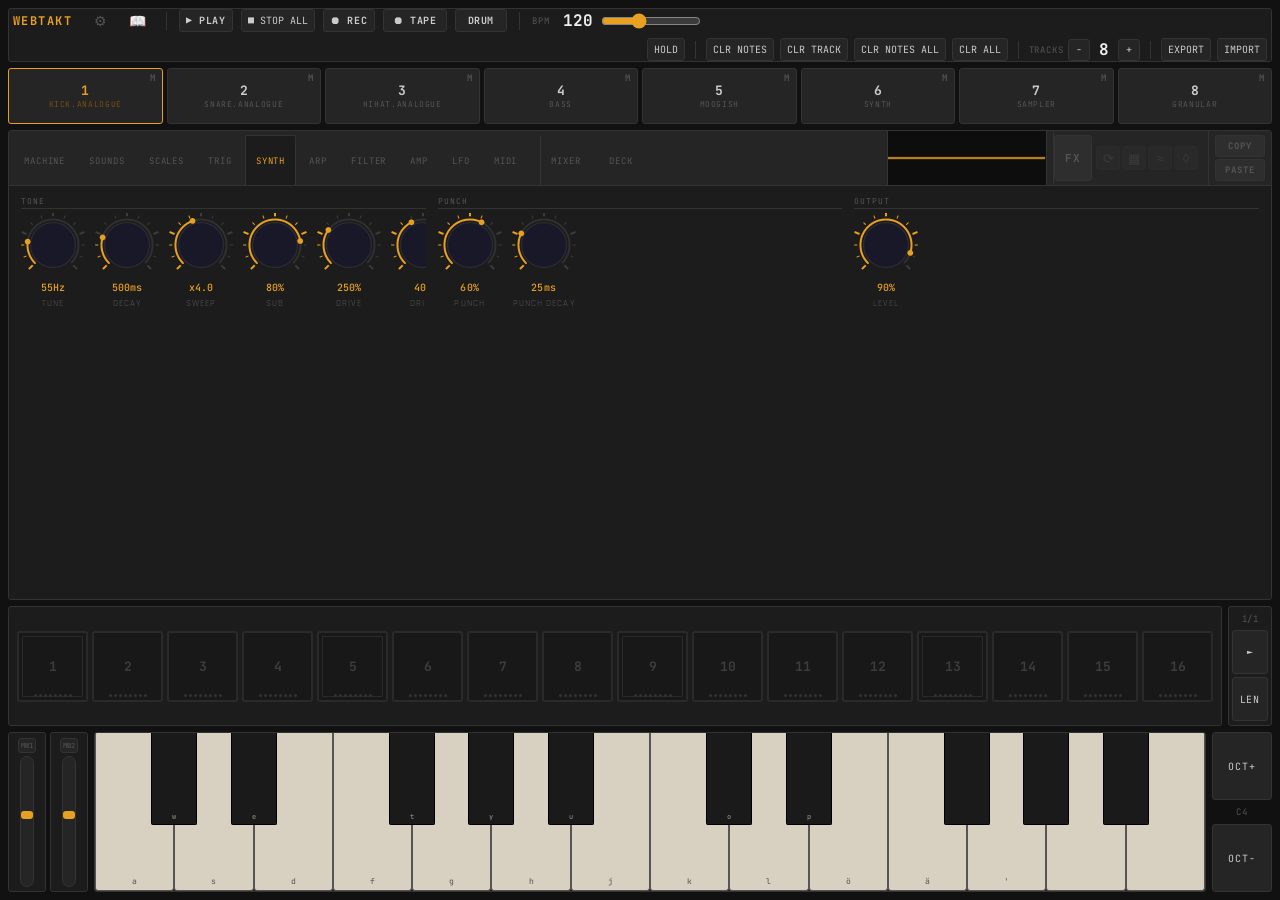
==== commit 1a840637: "Add favicon, per-track starter kit, and sample browser Three additions:  1. Knob-motif favicon.svg (" ====
--- a/index.html
+++ b/index.html
@@ -4,6 +4,7 @@
   <meta charset="UTF-8" />
   <meta name="viewport" content="width=device-width, initial-scale=1.0" />
   <title>Webtakt</title>
+  <link rel="icon" type="image/svg+xml" href="favicon.svg" />
   <link rel="stylesheet" href="css/style.css" />
 </head>
 <body>
--- a/css/style.css
+++ b/css/style.css
@@ -82,6 +82,11 @@
   display: flex;
   flex-direction: column;
   height: 100vh;
+  /* dvh tracks the *visible* viewport (excludes the mobile URL bar), so the
+   * column ends exactly at the screen bottom instead of running under the
+   * browser chrome — that under-keyboard gap on phone was 100vh overshooting.
+   * Falls back to 100vh where dvh is unsupported. */
+  height: 100dvh;
   padding: 8px;
   gap: 6px;
 }
@@ -544,6 +549,19 @@
 
 .track-btn.muted {
   opacity: 0.45;
+}
+
+/* Drum mode: track buttons become finger-drum pads (tap = play, see TrackRow).
+   Blue cue matches the DRUM toggle; touch-action:none stops the tap from being
+   eaten by scroll/zoom so the pad fires reliably on phones. */
+#track-row.drum-mode .track-btn {
+  border-color: #3a5a80;
+  touch-action: none;
+}
+#track-row.drum-mode .track-btn:active {
+  background: #1a2a40;
+  border-color: #5599ee;
+  color: #5599ee;
 }
 
 .track-num {
@@ -1177,12 +1195,18 @@
   background: rgba(0, 0, 0, 0.12);
 }
 
+/* The selected-effect params header. Aligned with the synth pane's section
+ * headers (`.param-group-label`): uppercase, letter-spaced, underlined with a
+ * bottom border — so the FX param block reads as a titled section like OSC 1 /
+ * OUTPUT etc. Keeps the FX teal accent so it's still clearly an effect. */
 .fxpipe-params-head {
-  font-family: var(--font-mono);
-  font-size: 0.909rem;
-  font-weight: 700;
-  letter-spacing: 0.1em;
+  font-family: var(--font-label);
+  font-size: 0.727rem;
+  letter-spacing: 0.12em;
+  text-transform: uppercase;
   color: #7ec8c8;
+  border-bottom: 1px solid var(--border);
+  padding-bottom: 2px;
   margin-bottom: 8px;
 }
 
@@ -1335,6 +1359,133 @@
 
 .fxpipe-block-bind:hover { color: var(--text); border-color: var(--accent-dim); }
 
+/* ── FX pane — phone reflow (Surface F) ──────────────────────────
+ * Desktop is left/tray + right(path-over-params). On phone that doesn't fit:
+ * go single-column — a horizontal function row (ADD / LOAD / SAVE) on top, then
+ * a vertical INPUT→OUTPUT card stack. Each card is full-width with bigger tap
+ * targets; ▲/▼ buttons replace drag (built phone-only in JS); the selected
+ * card's params expand inline beneath it (the `.fxpipe-block-unit` wrapper).
+ * The bin is drag-only → hidden here (the per-card ✕ covers removal). */
+@media (max-width: 640px) {
+  .fxpipe-wrap {
+    flex-direction: column;
+    gap: 10px;
+  }
+  /* Tray → top function row. */
+  .fxpipe-tray {
+    flex: 0 0 auto;
+    flex-direction: row;
+    flex-wrap: wrap;
+    align-items: stretch;
+    gap: 6px;
+  }
+  /* ADD takes its own full-width row so its dropdown (positioned relative to
+   * .fxpipe-add) spans the whole pane; LOAD + SAVE share the row below it. */
+  .fxpipe-add { flex: 1 1 100%; }
+  .fxpipe-tray-btn { flex: 1 1 0; }
+  .fxpipe-add-btn,
+  .fxpipe-tray-btn { width: 100%; }
+  /* The add-menu is absolutely positioned; let it sit under the ADD button and
+   * span (nearly) the full pane width — the desktop `max-width:240px` /
+   * `width:max-content` left it cramped and tiny on a phone. Larger tap targets
+   * + two readable columns of effects. */
+  .fxpipe-add-menu {
+    left: 0;
+    right: 0;
+    width: auto;
+    min-width: 0;
+    max-width: none;
+    max-height: 60vh;
+    /* Two readable columns of effects across the wide menu; category headers
+     * span both. */
+    display: grid;
+    grid-template-columns: 1fr 1fr;
+  }
+  .fxpipe-add-header { grid-column: 1 / -1; }
+  .fxpipe-add-item {
+    font-size: 1rem;
+    padding: 9px 10px;
+    border-bottom: 1px solid var(--border);
+  }
+  /* Bin is a drag target — useless on touch; ✕ on each card removes instead. */
+  .fxpipe-bin { display: none; }
+
+  /* Path → vertical stack, arrows point down. */
+  .fxpipe-path {
+    flex-direction: column;
+    align-items: stretch;
+    gap: 4px;
+  }
+  .fxpipe-arrow {
+    text-align: center;
+    transform: rotate(90deg);   /* → becomes ↓ between stacked cards */
+  }
+  .fxpipe-terminal { text-align: center; }
+
+  /* Block → full-width card: glyph + name on the left, controls on the right. */
+  /* Selected cards return a wrapper (block + inline params). It's the flex child
+   * of the stretch column, so force full width — otherwise a card whose inline
+   * params have a narrow intrinsic width (e.g. a re-added base FX with few/short
+   * params) lets the column shrink-wrap the unit to its content (~60% wide)
+   * instead of filling, while wider-param cards happen to fill. width:100%
+   * pins every card the same regardless of its param content. */
+  .fxpipe-block-unit {
+    display: flex;
+    flex-direction: column;
+    gap: 4px;
+    width: 100%;
+  }
+  .fxpipe-block {
+    width: 100%;
+    flex-direction: row;
+    flex-wrap: wrap;
+    align-items: center;
+    gap: 6px 8px;
+    padding: 8px 10px;
+  }
+  .fxpipe-block-glyph { font-size: 1.4rem; }
+  .fxpipe-block-name { flex: 1 1 auto; text-align: left; }
+  .fxpipe-block-toggle { flex: 0 0 auto; }
+  /* Bind dropdown shouldn't claim a full row on a card — let it size to content. */
+  .fxpipe-block-bind { width: auto; margin-top: 0; flex: 0 0 auto; }
+
+  /* ▲/▼ move buttons (phone-only). */
+  .fxpipe-block-move { display: flex; gap: 4px; flex: 0 0 auto; }
+  .fxpipe-block-move-btn {
+    border: 1px solid currentColor;
+    border-radius: 2px;
+    background: transparent;
+    color: inherit;
+    cursor: pointer;
+    font-size: 0.818rem;
+    line-height: 1;
+    padding: 4px 8px;
+  }
+  .fxpipe-block-move-btn:disabled { opacity: 0.3; cursor: default; }
+
+  /* Inline (accordion) params under the selected card. FXPanel supplies its own
+   * `.fx-tab-wrapper` / `.fx-knob-row` flow inside, so this is just the framed
+   * container (matching the desktop `.fxpipe-params` box). */
+  .fxpipe-block-params {
+    border: 1px solid var(--border);
+    border-radius: 4px;
+    padding: 8px 10px;
+    background: rgba(0, 0, 0, 0.12);
+  }
+  /* Match the synth pane's phone knob size (52px) — the inline FX knobs are
+   * nested too deep for the .panel-content knob-shrink rule to reach them, so
+   * they'd otherwise stay at the baked 64px and look oversized vs the rest. */
+  .fxpipe-block-params .knob-canvas {
+    width: 52px !important;
+    height: 52px !important;
+  }
+  /* Touch-friendly enum buttons inside FX cards (e.g. Reverb mode, EQ shape). */
+  .fxpipe-block-params .fx-enum-btn {
+    font-size: 0.909rem;
+    padding: 5px 10px;
+  }
+}
+
 .panel-content {
   flex: 1;
   overflow-y: auto;
@@ -1350,6 +1501,65 @@
 .panel-content::-webkit-scrollbar-track { background: transparent; }
 .panel-content::-webkit-scrollbar-thumb { background: var(--border); border-radius: 2px; }
 
+/* ─── PARAM GROUPS ───────────────────────────────────────────
+ * Opt-in layout: a machine SPEC can tag params with `group: 'NAME'` and
+ * DefaultMachinePanel clusters them into one labelled row (e.g. Moogish's OSC 1
+ * / OSC 2 / OSC 3 / TEXTURE / OUTPUT). Each group is a full-width block so the
+ * groups stack vertically; inside, knobs/dropdowns flow-wrap like the panel run.
+ * Machines with no groups never emit these elements (unchanged). */
+/* A section is a self-contained row of controls (selector + its knobs, e.g.
+ * Moogish OSC 1 = [O1 Wave][O1 Oct][O1 Detune][O1 Level] on one line). Sections
+ * sit side-by-side and reflow by viewport: 3-up desktop → 2-up iPad → 1-up phone
+ * (breakpoints below). Width is `calc(% - gap)` so the .panel-content gap (12px
+ * column) doesn't push a third section onto the next line.
+ *   desktop: 3 across */
+.param-group {
+  flex: 1 1 calc(33.333% - 8px);
+  min-width: 0;
+  display: flex;
+  flex-direction: column;
+  gap: 4px;
+}
+.param-group-label {
+  font-size: 0.727rem;
+  letter-spacing: 0.12em;
+  color: var(--text-dim);
+  text-transform: uppercase;
+  border-bottom: 1px solid var(--border);
+  padding-bottom: 2px;
+}
+/* Body is one non-wrapping row: selector + knobs stay on a single line. Knob
+ * cells don't shrink (so they stay legible); if a section is narrower than its
+ * row, it scrolls horizontally rather than squashing the knobs. */
+.param-group-body {
+  display: flex;
+  flex-wrap: nowrap;
+  align-items: flex-start;
+  gap: 8px 10px;
+  overflow-x: auto;
+}
+.param-group-body > .knob-cell {
+  flex: 0 0 auto;
+}
+
+/* iPad: 2 sections across */
+@media (max-width: 1024px) {
+  .param-group {
+    flex-basis: calc(50% - 6px);
+  }
+}
+/* Phone: 1 section across (full width) */
+@media (max-width: 640px) {
+  .param-group {
+    flex-basis: 100%;
+  }
+}
+/* NOTE: machine-grid responsive overrides do NOT live here — the base
+ * `.machine-grid-wrap` rule appears LATER in this file (≈line 2390), so a media
+ * query placed here would be overridden by it (equal specificity → later wins,
+ * media queries add no specificity). They live immediately AFTER the base rule
+ * instead. This bit me once: keep responsive overrides after their base. */
+
 /* ─── KNOB WIDGET ────────────────────────────────────────── */
 
 .knob-cell {
@@ -1412,36 +1622,15 @@
   padding: 4px 0 0;
 }
 
-/* ─── FILTER ENV SECTION (in Filter tab) ─────────────────── */
-
-.filter-env-label {
-  font-size: 0.727rem;
-  letter-spacing: 0.14em;
-  text-transform: uppercase;
-  color: var(--step-plock);
-  font-family: var(--font-label);
-  margin-bottom: 4px;
-}
-
-/* ─── FILTER TAB LAYOUT ──────────────────────────────────── */
-
-.filter-tab-wrapper {
-  width: 100%;
-  display: flex;
-  flex-direction: column;
-  gap: 8px;
-}
-
-/* Single row: knob-sec | viz | right-col (fenv + base) */
-.filter-top-row {
-  display: flex;
-  gap: 10px;
-  align-items: flex-start;
-  width: 100%;
-}
-
-.filter-knob-sec {
-  flex-shrink: 0;
+/* ─── FILTER TAB LAYOUT ──────────────────────────────────────
+ * The FILTER tab is now `.param-group` sections (FILTER · RESPONSE · BASE ·
+ * FILTER ENV) placed directly in .panel-content, so they reflow 3-up desktop →
+ * 2-up iPad → 1-up phone via the shared `.param-group` media queries — the same
+ * idiom as DefaultMachinePanel / FMPanel. Only the few panel-specific bits below
+ * (dropdown stacking, viz width, compact fenv knobs) remain. */
+
+/* FILTER section body stacks the engine/type dropdowns above the main knob row. */
+.filter-controls {
   display: flex;
   flex-direction: column;
   gap: 6px;
@@ -1453,37 +1642,25 @@
   gap: 6px;
 }
 
-.filter-knob-row {
+/* Main + base knob rows wrap rather than scroll (these sections can hold up to
+ * 8 knobs in the analogue engine). */
+.filter-knob-row,
+.filter-base-group .param-group-body {
   display: flex;
   gap: 6px;
   flex-wrap: wrap;
 }
 
-.filter-viz-sec {
-  flex: 1;
-  min-width: 0;
-  max-width: 240px;
-}
-
-/* Right column: filter env ADSR stacked above base filter knobs */
-.filter-right-col {
-  flex-shrink: 0;
-  display: flex;
-  flex-direction: column;
-  gap: 8px;
-  min-width: 180px;
-}
-
-.filter-fenv-sec {
-  flex: 0 0 auto;
-}
-
-.filter-fenv-sec .knob-cell  { gap: 2px; }
-.filter-fenv-sec .knob-canvas { width: 44px !important; height: 44px !important; }
-.filter-fenv-sec .knob-val    { font-size: 0.818rem; min-width: 32px; }
-.filter-fenv-sec .knob-label  { font-size: 0.636rem; }
-.filter-fenv-sec .knob-row    { gap: 4px; padding-top: 2px; }
-
+/* RESPONSE section: cap the viz width so it doesn't hog a wide section. */
+.filter-viz-group .param-group-body { overflow: visible; }
+.filter-viz-group .filter-viz-wrap { max-width: 240px; }
+
+/* Compact filter-env knobs (matches the amp ADSR section). */
+.filter-fenv-group .knob-cell  { gap: 2px; }
+.filter-fenv-group .knob-canvas { width: 44px !important; height: 44px !important; }
+.filter-fenv-group .knob-val    { font-size: 0.818rem; min-width: 32px; }
+.filter-fenv-group .knob-label  { font-size: 0.636rem; }
+.filter-fenv-group .knob-row    { gap: 4px; padding-top: 2px; }
 
 .filter-viz-wrap {
   width: 100%;
@@ -1491,31 +1668,16 @@
   overflow: hidden;
 }
 
-/* ─── AMP TAB LAYOUT ─────────────────────────────────────── */
-
-.amp-tab-row {
-  display: flex;
-  gap: 12px;
-  align-items: flex-start;
-  width: 100%;
-}
-
-.amp-pan-sec {
-  flex-shrink: 0;
-}
-
-.amp-adsr-sec {
-  flex: 1;
-  min-width: 0;
-  max-width: 50%;
-}
-
-/* Match compact knob size to filter-fenv-sec */
-.amp-adsr-sec .knob-cell  { gap: 2px; }
-.amp-adsr-sec .knob-canvas { width: 44px !important; height: 44px !important; }
-.amp-adsr-sec .knob-val    { font-size: 0.818rem; min-width: 32px; }
-.amp-adsr-sec .knob-label  { font-size: 0.636rem; }
-.amp-adsr-sec .knob-row    { gap: 4px; padding-top: 2px; }
+/* ─── AMP TAB LAYOUT ─────────────────────────────────────────
+ * The AMP tab is now plain `.param-group` sections (AMP knobs + ENVELOPE ADSR)
+ * living directly in .panel-content, so it reflows 3/2/1-up via the shared
+ * `.param-group` media queries — same idiom as DefaultMachinePanel / FMPanel.
+ * Only the compact ADSR-knob sizing (matching the FILTER ENV section) is panel-specific. */
+.amp-adsr-group .knob-cell  { gap: 2px; }
+.amp-adsr-group .knob-canvas { width: 44px !important; height: 44px !important; }
+.amp-adsr-group .knob-val    { font-size: 0.818rem; min-width: 32px; }
+.amp-adsr-group .knob-label  { font-size: 0.636rem; }
+.amp-adsr-group .knob-row    { gap: 4px; padding-top: 2px; }
 
 /* ─── LEGACY PARAM ROW (enum / boolean) ──────────────────── */
 
@@ -1608,7 +1770,14 @@
   padding: 4px 4px 4px;
 }
 
-.mod-wheel-select {
+/* Custom param dropdown (replaces a native <select> — the OS option list was
+   tiny/unreadable, esp. on phone). Mirrors the FX +ADD menu pattern. */
+.mw-select {
+  position: relative;
+  flex-shrink: 0;
+}
+
+.mw-select-btn {
   width: 100%;
   font-size: 0.636rem;
   font-family: 'JetBrains Mono', monospace;
@@ -1616,29 +1785,69 @@
   color: var(--text-dim);
   border: 1px solid var(--border);
   border-radius: 3px;
-  padding: 1px 2px;
+  padding: 2px 2px;
   cursor: pointer;
   text-align: center;
-  appearance: none;
-  -webkit-appearance: none;
   overflow: hidden;
   text-overflow: ellipsis;
   white-space: nowrap;
-  flex-shrink: 0;
-}
-
-.mod-wheel-select:focus {
-  outline: none;
+}
+
+.mw-select-btn.mw-select-assigned {
+  color: var(--accent);
   border-color: var(--accent);
-  color: var(--accent);
-}
-
-.mod-wheel-select option,
-.mod-wheel-select optgroup {
-  font-size: 1rem;
+}
+
+/* Popout: pops out WIDER than the narrow wheel button (the wheel column is only
+   ~30px) so labels are readable. Scrolls if the param list is long. */
+.mw-select-menu {
+  position: absolute;
+  top: 100%;
+  left: 0;
+  z-index: 20;
+  margin-top: 2px;
+  min-width: 210px;
+  width: max-content;
+  max-width: 330px;
+  max-height: 320px;
+  overflow-y: auto;
+  display: flex;
+  flex-direction: column;
   background: var(--surface-2);
+  border: 1px solid var(--accent);
+  border-radius: 3px;
+}
+
+.mw-select-menu.hidden { display: none; }
+
+.mw-select-header {
+  position: sticky;
+  top: 0;
+  background: var(--surface-2);
+  color: var(--accent-dim);
+  font-family: var(--font-mono);
+  font-size: 0.727rem;
+  letter-spacing: 0.08em;
+  text-transform: uppercase;
+  padding: 5px 8px 3px;
+  border-bottom: 1px solid var(--border);
+}
+
+.mw-select-item {
+  border: none;
+  border-bottom: 1px solid var(--border);
+  background: transparent;
   color: var(--text);
-}
+  cursor: pointer;
+  font-family: var(--font-mono);
+  font-size: 0.818rem;
+  text-align: left;
+  padding: 6px 8px;
+}
+
+.mw-select-item:last-child { border-bottom: none; }
+.mw-select-item:hover { background: rgba(126, 200, 200, 0.12); color: var(--accent); }
+.mw-select-item-active { color: var(--accent); }
 
 .mod-wheel-track {
   flex: 1;
@@ -1648,6 +1857,7 @@
   border-radius: 7px;
   position: relative;
   cursor: ns-resize;
+  touch-action: none;   /* let the touch-drag work without the page scrolling */
 }
 
 .mod-wheel-thumb {
@@ -1962,6 +2172,17 @@
   background: var(--accent-dim);
 }
 
+/* Generated-note play glows: sequencer steps AND the arp's lead/input note light
+   keys red ('.play-seq'); the arp's generated/rolled notes light green
+   ('.play-arp'). Red wins even over '.held' so the arp's lead note (the key you're
+   physically holding) flashes red as it fires instead of staying amber. Green
+   yields to '.held' (:not(.held)) so other held keys keep their amber press
+   highlight rather than fighting the green on every cycle. */
+.key.white-key.play-arp:not(.held) { background: var(--green); }
+.key.black-key.play-arp:not(.held) { background: #176b39; }
+.key.white-key.play-seq { background: var(--step-border-note); }
+.key.black-key.play-seq { background: #7a241b; }
+
 /* Scale-blocked keys */
 .key.white-key.scale-blocked {
   background: #6a6560;
@@ -2305,6 +2526,11 @@
 }
 
 /* Three-column outer layout: Drums | Melodic | Sampler */
+/* Machine groups (Drums / Melodic / Analogue / Sampler / I/O) as a section grid,
+ * same 3/2/1-up design language as the param sections: 3 group-columns on
+ * desktop → 2 on iPad → 1 on phone (breakpoints near the bottom of this file).
+ * Without the reflow, 3 group-cols × 3 card-cols = 9 cells wide → unusable on a
+ * phone (you couldn't select a machine — the reason for this change). */
 .machine-grid-wrap {
   width: 100%;
   display: grid;
@@ -2319,6 +2545,8 @@
   min-width: 0;
 }
 
+/* Match .param-group-label so the MACHINE tab and the param sections share one
+ * visual language (underlined section header). */
 .machine-group-heading {
   font-size: 0.818rem;
   font-family: var(--font-label);
@@ -2327,6 +2555,8 @@
   text-transform: uppercase;
   color: var(--text-dim);
   padding: 0 2px 4px;
+  border-bottom: 1px solid var(--border);
+  margin-bottom: 4px;
 }
 
 .machine-grid {
@@ -2334,6 +2564,31 @@
   grid-template-columns: repeat(3, 1fr);
   gap: 4px;
   width: 100%;
+}
+
+/* Responsive section reflow for the MACHINE tab — MUST be after the base rules
+ * above (same specificity → source order decides; these previously lived earlier
+ * in the file and lost to the base, so the grid stayed 3-wide on every size).
+ * Groups: 3-up desktop → 2-up iPad → 1-up phone, matching the param sections. */
+/* Tablet machine grid: landscape has the width for two group columns; portrait
+ * (iPad upright / a narrow window) is too tight, so groups stack one per row. */
+@media (max-width: 1024px) and (orientation: landscape) {
+  .machine-grid-wrap {
+    grid-template-columns: 1fr 1fr;
+  }
+}
+@media (max-width: 1024px) and (orientation: portrait) {
+  .machine-grid-wrap {
+    grid-template-columns: 1fr;
+  }
+}
+@media (max-width: 640px) {
+  .machine-grid-wrap {
+    grid-template-columns: 1fr;     /* one group per row */
+  }
+  .machine-grid {
+    grid-template-columns: 1fr;     /* cards single-column (2-up cramped desc) */
+  }
 }
 
 .machine-card {
@@ -2414,24 +2669,31 @@
   flex-direction: column;
   width: 100%;
   flex-basis: 100%;
+  gap: 8px;
+}
+
+/* Operator sections row — same wrap cadence as `.panel-content` so the OP
+ * `.param-group`s reflow 3-up desktop → 2-up iPad → 1-up phone via the shared
+ * `.param-group` flex-basis media queries. */
+.fm-ops-row {
+  display: flex;
+  flex-wrap: wrap;
+  align-content: flex-start;
+  gap: 8px 12px;
+}
+
+/* Each operator section is a `.param-group`; body stacks two knob rows. */
+.fm-op-body {
+  display: flex;
+  flex-direction: column;
   gap: 4px;
 }
 
-/* Inner row: narrow schematic ~20%, op grid fills rest */
-.fm-top-row {
-  display: flex;
-  flex-direction: row;
-  gap: 6px;
+/* Schematic at the bottom — collapsible. The canvas keeps its own width. */
+.fm-left {
+  display: block;
   width: 100%;
-  align-items: flex-start;
-}
-
-.fm-left {
-  flex: 0 0 20%;
-  min-width: 80px;
-  max-width: 140px;
-  display: flex;
-  flex-direction: column;
+  max-width: 160px;
   background: var(--surface-2);
   border: 1px solid var(--border);
   border-radius: var(--radius);
@@ -2445,32 +2707,30 @@
   height: 130px;
 }
 
-/* 2×2 operator grid — fills remaining ~90% */
-.fm-ops-right {
-  flex: 1;
-  display: grid;
-  grid-template-columns: 1fr 1fr;
+.fm-sch-details,
+.fm-op-env-details {
+  border-top: 1px solid var(--border-dim);
+}
+
+.fm-sch-summary,
+.fm-op-env-summary {
+  cursor: pointer;
+  font-size: 0.636rem;
+  letter-spacing: 0.08em;
+  text-transform: uppercase;
+  color: var(--text-dim);
+  padding: 2px 0;
+  list-style: revert;
+}
+
+.fm-op-env-details {
+  margin-top: 2px;
+}
+
+.fm-op-hdr {
+  display: flex;
+  align-items: center;
   gap: 4px;
-  min-width: 0;
-}
-
-/* Each operator cell — stretches to fill grid row height */
-.fm-op-cell {
-  display: flex;
-  flex-direction: column;
-  background: var(--surface-2);
-  border: 1px solid var(--border);
-  border-radius: var(--radius);
-  padding: 4px 5px 5px;
-  min-width: 0;
-}
-
-.fm-op-hdr {
-  display: flex;
-  align-items: center;
-  gap: 4px;
-  padding-bottom: 2px;
-  border-bottom: 1px solid var(--border-dim);
 }
 
 .fm-op-label {
@@ -2504,21 +2764,12 @@
   justify-content: flex-start;
 }
 
-/* Per-op ADSR section — grows to fill space after param knobs */
+/* Per-op ADSR section (row 2 of the op body): knob row on top, collapsible
+ * shape canvas below. */
 .fm-op-adsr {
   display: flex;
-  flex-direction: row;
-  align-items: center;
-  gap: 4px;
-  padding-left: 6px;
-  margin-left: 2px;
-  border-left: 1px solid var(--border-dim);
-  flex: 1;
-  min-width: 0;
-}
-
-.fm-op-adsr-label {
-  display: none;
+  flex-direction: column;
+  gap: 2px;
 }
 
 .fm-op-env-krow {
@@ -2529,40 +2780,19 @@
   align-items: flex-start;
 }
 
-/* Mini ADSR shape canvas — fills remaining width right of knobs */
+/* Mini ADSR shape canvas — full width of the op section. */
 .fm-op-env-canvas {
   display: block;
-  flex: 1;
-  min-width: 60px;
+  width: 100%;
   height: 46px;
   border-radius: 2px;
   background: rgba(0,0,0,0.2);
 }
 
-/* All knobs + ADSR in one single row, fills cell height */
-.fm-op-params-row {
-  display: flex;
-  flex-direction: row;
-  flex-wrap: nowrap;
-  gap: 4px;
-  align-items: center;
-  flex: 1;
-}
-
-/* Compact knob overrides inside op cells */
-.fm-op-cell .knob-cell  { gap: 2px; }
-.fm-op-cell .knob-val   { font-size: 0.727rem; min-width: 26px; }
-.fm-op-cell .knob-label { font-size: 0.636rem; }
-
-/* Output level — sits inside fm-left below schematic canvas */
-.fm-out-row {
-  display: flex;
-  align-items: center;
-  justify-content: center;
-  padding-top: 4px;
-  border-top: 1px solid var(--border-dim);
-  margin-top: 2px;
-}
+/* Compact knob overrides inside op sections */
+.fm-op-group .knob-cell  { gap: 2px; }
+.fm-op-group .knob-val   { font-size: 0.727rem; min-width: 26px; }
+.fm-op-group .knob-label { font-size: 0.636rem; }
 
 /* ─── wt-select COMPONENT ────────────────────────────────── */
 
@@ -3293,6 +3523,11 @@
 .sl-wrap {
   display: flex;
   flex-direction: column;
+  /* .panel-content is a wrapping flex row, so a child with no width shrink-wraps
+   * to its content (~70% on phone, leaving wasted space). Pin full width so the
+   * sound grid spans the whole pane. */
+  width: 100%;
+  flex: 1;
   height: 100%;
   overflow: hidden;
   padding: 6px 8px;
@@ -3357,15 +3592,49 @@
   border-style: dashed;
 }
 
+/* CLEAR FILTER — sits at the end of the chip row, styled as a muted reset. */
+.sl-chip-clear {
+  border-style: dashed;
+  border-color: var(--accent-dim);
+  color: var(--text-dim);
+}
+.sl-chip-clear:hover {
+  border-color: var(--accent);
+  color: var(--accent);
+}
+
+/* TAGS toggle — phone-only collapse control for the chip row. Hidden on
+ * desktop/tablet (the chips always show there). See the ≤640px block below. */
+.sl-tags-toggle {
+  display: none;
+  flex-shrink: 0;
+  align-self: flex-start;
+  letter-spacing: 0.06em;
+}
+
 /* ── Scrollable list ── */
-
+/* Cards lay out in a grid that reflows like the machine grid: 3-up desktop →
+ * 2-up tablet landscape / 1-up tablet portrait → 1-up phone (overrides below).
+ * `align-content:start` keeps rows packed at the top when there are few cards. */
 .sl-list {
   flex: 1;
   overflow-y: auto;
-  display: flex;
-  flex-direction: column;
+  display: grid;
+  grid-template-columns: 1fr 1fr 1fr;
+  align-content: start;
   gap: 4px;
   padding-right: 2px;
+}
+
+/* Mirror the machine grid's orientation split (see .machine-grid-wrap). */
+@media (max-width: 1024px) and (orientation: landscape) {
+  .sl-list { grid-template-columns: 1fr 1fr; }
+}
+@media (max-width: 1024px) and (orientation: portrait) {
+  .sl-list { grid-template-columns: 1fr; }
+}
+@media (max-width: 640px) {
+  .sl-list { grid-template-columns: 1fr; }
 }
 
 .sl-list::-webkit-scrollbar       { width: 4px; }
@@ -3373,21 +3642,44 @@
 .sl-list::-webkit-scrollbar-thumb { background: var(--border); border-radius: 2px; }
 
 .sl-empty {
+  grid-column: 1 / -1;          /* span the full grid (it's the only cell) */
   color: var(--text-dim);
   font-size: 0.909rem;
   padding: 16px 4px;
   text-align: center;
 }
 
+/* ── Phone: collapse the tag chips behind the TAGS toggle ──
+ * The chip row eats vertical space the sound cards need on a phone, so hide it
+ * by default and reveal it only while expanded (body.sl-tags-open, toggled by
+ * the TAGS button). Desktop/tablet are unaffected (chips always shown there). */
+@media (max-width: 640px) {
+  .sl-tags-toggle {
+    display: inline-flex;
+  }
+  .sl-chips {
+    display: none;
+  }
+  body.sl-tags-open .sl-chips {
+    display: flex;
+  }
+}
+
 /* ── Sound card ── */
 
+/* Cards sit in a grid cell (was a full-width row). Stack info over the action
+ * row so a narrow column (3-up desktop, 1-up phone) doesn't squash the buttons.
+ * `justify-content:space-between` + `height:100%` keep the action row pinned to
+ * the bottom so cards of differing tag-count still align their buttons. */
 .sl-card {
   display: flex;
-  align-items: center;
+  flex-direction: column;
+  justify-content: space-between;
+  height: 100%;
   background: var(--surface-2);
   border: 1px solid var(--border);
   border-radius: var(--radius);
-  gap: 8px;
+  gap: 6px;
   padding: 6px 8px;
   transition: border-color 0.1s;
 }
@@ -3431,6 +3723,7 @@
 
 .sl-card-actions {
   display: flex;
+  flex-wrap: wrap;          /* 5 buttons reflow within a narrow grid cell */
   gap: 4px;
   flex-shrink: 0;
 }
@@ -3460,6 +3753,64 @@
 .sl-card-btn-del:hover {
   border-color: var(--danger);
   color: var(--danger);
+}
+
+/* LOAD SPECIAL (✦) — accent-tinted; lit while its popout is open. */
+.sl-card-btn-special {
+  border-color: var(--accent-dim);
+  color: var(--accent-dim);
+}
+
+.sl-card-btn-special:hover,
+.sl-card-btn-special.sl-card-btn-active {
+  border-color: var(--accent);
+  color: var(--accent);
+  background: var(--surface-3);
+}
+
+/* LOAD SPECIAL popout — the "keep on track" checkbox panel under a card. */
+.sl-special {
+  display: flex;
+  flex-direction: column;
+  gap: 6px;
+  margin-top: 6px;
+  padding: 8px;
+  background: var(--surface-1);
+  border: 1px solid var(--accent-dim);
+  border-radius: var(--radius);
+}
+
+.sl-special-head {
+  color: var(--text-dim);
+  font-size: 0.727rem;
+  letter-spacing: 0.1em;
+  text-transform: uppercase;
+}
+
+.sl-special-row {
+  display: flex;
+  align-items: center;
+  gap: 8px;
+  color: var(--text-bright);
+  font-size: 0.909rem;
+  cursor: pointer;
+}
+
+.sl-special-row input {
+  accent-color: var(--accent);
+  cursor: pointer;
+}
+
+.sl-special-confirm {
+  margin-top: 2px;
+  border-color: var(--accent-dim);
+  color: var(--accent);
+  letter-spacing: 0.06em;
+}
+
+.sl-special-confirm:hover {
+  border-color: var(--accent);
+  background: var(--surface-3);
 }
 
 /* ── Sampler Panel ─────────────────────────────────────────── */
@@ -3520,6 +3871,144 @@
   padding: 4px 10px;
 }
 
+/* BROWSE — opens the curated + archive.org sample browser. Accent-tinted to
+ * read as the "discover more" sibling of the plain LOAD FILE button. */
+.sampler-browse-btn {
+  font-size: 1rem;
+  padding: 4px 10px;
+  border-color: var(--accent-dim);
+  color: var(--accent);
+}
+.sampler-browse-btn:hover {
+  border-color: var(--accent);
+  background: var(--accent-glow);
+}
+
+/* ─── SAMPLE BROWSER OVERLAY (curated + archive.org) ──────────── */
+.sample-browser-box {
+  background: var(--surface-2);
+  border: 1px solid var(--border);
+  width: min(760px, 94vw);
+  max-height: 86vh;
+  display: flex;
+  flex-direction: column;
+  gap: 10px;
+  padding: 14px 16px;
+}
+
+.sample-browser-header {
+  display: flex;
+  align-items: center;
+  gap: 8px;
+  flex-shrink: 0;
+}
+.sample-browser-title {
+  color: var(--accent);
+  font-weight: bold;
+  letter-spacing: 0.05em;
+  margin-right: 6px;
+}
+.sample-browser-tab.active {
+  border-color: var(--accent);
+  color: var(--accent);
+}
+.sample-browser-curator {
+  color: var(--green);
+  font-size: 0.78rem;
+  letter-spacing: 0.05em;
+  margin-right: 4px;
+}
+.sample-browser-close {
+  padding: 2px 9px;
+}
+
+.sample-browser-search {
+  display: flex;
+  gap: 8px;
+  flex-shrink: 0;
+}
+.sample-browser-search .modal-input { flex: 1; }
+
+.sample-browser-filters {
+  display: flex;
+  flex-wrap: wrap;
+  gap: 6px;
+  flex-shrink: 0;
+}
+.sample-browser-chip {
+  font-size: 0.85rem;
+  padding: 2px 9px;
+}
+.sample-browser-chip.active {
+  border-color: var(--accent);
+  color: var(--accent);
+}
+
+.sample-browser-body {
+  overflow-y: auto;
+  flex: 1;
+  display: flex;
+  flex-direction: column;
+  gap: 4px;
+  border-top: 1px solid var(--border);
+  border-bottom: 1px solid var(--border);
+  padding: 8px 2px;
+  min-height: 120px;
+}
+
+.sample-browser-item,
+.sample-browser-file {
+  display: flex;
+  align-items: center;
+  gap: 8px;
+  padding: 5px 8px;
+  background: var(--surface-3);
+  border: 1px solid transparent;
+}
+.sample-browser-item:hover,
+.sample-browser-file:hover { border-color: var(--border); }
+
+.sample-browser-item-main { flex: 1; min-width: 0; }
+.sample-browser-item-name,
+.sample-browser-file-name {
+  color: var(--text-bright);
+  white-space: nowrap;
+  overflow: hidden;
+  text-overflow: ellipsis;
+}
+.sample-browser-item-sub,
+.sample-browser-file-sub {
+  font-size: 0.78rem;
+  color: var(--text-dim);
+}
+.sample-browser-file-info { flex: 1; min-width: 0; }
+
+.sample-browser-files {
+  display: flex;
+  flex-direction: column;
+  gap: 3px;
+  padding: 4px 4px 8px 20px;
+  font-size: 0.85rem;
+  color: var(--text-dim);
+}
+
+.sample-browser-loadbtn {
+  padding: 3px 12px;
+  border-color: var(--accent-dim);
+  color: var(--accent);
+}
+.sample-browser-loadbtn:hover { background: var(--accent-glow); }
+.sample-browser-tag { padding: 3px 9px; font-size: 0.85rem; }
+.sample-browser-tag.active { border-color: var(--green); color: var(--green); }
+.sample-browser-extlink { padding: 3px 9px; }
+
+.sample-browser-status {
+  flex-shrink: 0;
+  font-size: 0.82rem;
+  color: var(--text-dim);
+  min-height: 1.1em;
+}
+
 @keyframes pulse-rec {
   from { opacity: 1; }
   to   { opacity: 0.5; }
@@ -3535,7 +4024,7 @@
 }
 
 .sampler-canvas-wrap {
-  height: 80px;
+  height: 64px;
   flex-shrink: 0;
   position: relative;
   border: 1px solid var(--border);
@@ -3550,12 +4039,32 @@
   height: 100%;
 }
 
-.sampler-param-row {
-  display: flex;
-  align-items: flex-start;
+/* Row of `.param-group` sections (TRIM / PLAYBACK / OUTPUT). Same wrap cadence
+ * as `.panel-content` so groups reflow 3-up → 2-up → 1-up via the shared
+ * `.param-group` flex-basis media queries. */
+.sampler-groups {
+  display: flex;
+  flex-wrap: wrap;
+  align-content: flex-start;
+  gap: 8px 12px;
+  flex-shrink: 0;
+}
+
+/* MultiSampler: one bordered strip per zone (header + mini-waveform + knob row).
+ * Reuses .sampler-topbar / .param-group inside; just frames each zone. */
+.multi-zone-strip {
+  border: 1px solid var(--border);
+  border-radius: var(--radius);
+  padding: 8px;
+  margin-top: 8px;
+  background: rgba(255, 255, 255, 0.02);
+  display: flex;
+  flex-direction: column;
   gap: 6px;
-  flex-shrink: 0;
-  flex-wrap: wrap;
+}
+
+.multi-zone-canvas {
+  height: 56px;
 }
 
 .sampler-toggle {
@@ -3613,13 +4122,13 @@
 
 .wt-sampler-slots {
   display: flex;
+  flex-direction: column;
   gap: 6px;
-  flex: 1;
-  min-height: 0;
+  flex-shrink: 0;
 }
 
 .wt-sampler-slot {
-  flex: 1;
+  flex: none;
   display: flex;
   flex-direction: column;
   gap: 4px;
@@ -3691,33 +4200,22 @@
   white-space: nowrap;
 }
 
-.wt-sampler-root-row {
-  display: flex;
-  align-items: flex-start;
-  gap: 12px;
-  flex-shrink: 0;
-  padding: 0 2px;
-}
-
 .wt-sampler-waveform {
   display: block;
   border-radius: 2px;
-  flex: 1;
-  min-height: 40px;
-}
-
-.wt-sampler-params {
-  display: flex;
-  align-items: flex-start;
-  gap: 6px;
-  flex-shrink: 0;
+  width: 100%;
+  height: 72px;
+}
+
+/* ─── MIXER TAB ──────────────────────────────────────────── */
+
+/* Two layouts. Desktop (>1024px, .mixer-desktop): full strips in a wrapping row,
+   each with LEVEL + a 2-per-row bound-FX grid + DJ. Tablet/iPad AND phone
+   (≤1024px, .mixer-light): pick-list + LEVEL/DJ-only strips in a grid (see the
+   LIGHT-mode block below). MixerPanel.js tags the wrapper with the active class. */
+.mixer-wrapper {
+  display: flex;
   flex-wrap: wrap;
-}
-
-/* ─── MIXER TAB ──────────────────────────────────────────── */
-
-.mixer-wrapper {
-  display: flex;
   gap: 6px;
   width: 100%;
   align-items: flex-start;
@@ -3727,9 +4225,9 @@
   display: flex;
   flex-direction: column;
   align-items: center;
-  gap: 6px;
-  flex: 1;
-  min-width: 0;
+  gap: 4px;
+  flex: 1 1 0;
+  min-width: 96px;        /* never collapse below readable; wraps instead */
   padding: 6px 4px 8px;
   background: var(--surface-2);
   border: 1px solid var(--border);
@@ -3767,36 +4265,87 @@
   min-height: 10px;
 }
 
-/* 2×2 grid for the 4 secondary knobs */
-.mixer-knob-grid {
+/* compact knobs inside mixer strips */
+.mixer-strip .knob-cell {
+  gap: 2px;
+}
+
+.mixer-strip .knob-val {
+  font-size: 0.727rem;
+  min-width: 30px;
+}
+
+.mixer-strip .knob-label {
+  font-size: 0.636rem;
+}
+
+/* Bound-FX cells laid 2-per-row so all 4 binds fit in two compact rows (no
+   vertical scroll). Desktop only — tablet/phone use the LIGHT mode below. */
+.mixer-fx-grid {
   display: grid;
   grid-template-columns: 1fr 1fr;
   gap: 4px;
   width: 100%;
 }
 
-/* compact knobs inside mixer strips */
-.mixer-strip .knob-cell {
+/* A single bound FX: a tight header (glyph + name + bind badge), its wet/mix
+   knob, and an ON/OFF toggle. Compact so two sit side by side. */
+.mixer-bound-fx {
+  display: flex;
+  flex-direction: column;
+  align-items: center;
   gap: 2px;
-}
-
-.mixer-strip .knob-val {
+  min-width: 0;
+  padding: 3px 2px;
+  background: var(--surface);
+  border: 1px solid var(--border);
+  border-radius: var(--radius);
+}
+
+.mixer-bound-fx-head {
+  display: flex;
+  align-items: center;
+  gap: 3px;
+  max-width: 100%;
+  justify-content: center;
+}
+
+.mixer-bound-fx-glyph {
+  color: var(--accent);
   font-size: 0.727rem;
-  min-width: 30px;
-}
-
-.mixer-strip .knob-label {
-  font-size: 0.636rem;
-}
-
-.mixer-fx-toggles {
-  display: flex;
-  gap: 3px;
+  line-height: 1;
+  flex-shrink: 0;
+}
+
+.mixer-bound-fx-name {
+  font-size: 0.567rem;
+  letter-spacing: 0.02em;
+  color: var(--text-bright);
+  text-transform: uppercase;
+  overflow: hidden;
+  text-overflow: ellipsis;
+  white-space: nowrap;
+  min-width: 0;
+}
+
+.mixer-bound-fx-bind {
+  font-size: 0.5rem;
+  font-weight: 700;
+  letter-spacing: 0.02em;
+  color: var(--text-dim);
+  border: 1px solid var(--border);
+  border-radius: 3px;
+  padding: 0 2px;
+  flex-shrink: 0;
+}
+
+/* Knobs inside an FX cell are smaller; trim the value/label so the cell is short. */
+.mixer-bound-fx .knob-cell { gap: 1px; }
+.mixer-bound-fx .knob-val  { font-size: 0.636rem; min-width: 0; }
+.mixer-bound-fx .knob-label { display: none; }   /* name already labels the cell */
+
+.mixer-fx-toggle {
   width: 100%;
-}
-
-.mixer-fx-toggle {
-  flex: 1;
   padding: 2px 0;
   font-family: var(--font-ui);
   font-size: 0.636rem;
@@ -3815,6 +4364,63 @@
   background: #0e2e2e;
   border-color: #7ec8c8;
   color: #7ec8c8;
+}
+
+/* ── LIGHT mode (≤1024px: tablet/iPad AND phone) ─────────────────────────────
+   Pick-list chips to curate which tracks show, then LEVEL + DJ-only strips in a
+   grid. iPad uses the same UX as phone (per design); the only phone-specific
+   tweak is the column count (≤640px). */
+@media (max-width: 1024px) {
+  .mixer-phone-picks {
+    display: flex;
+    flex-wrap: wrap;
+    align-items: center;
+    gap: 4px;
+    width: 100%;
+    margin-bottom: 8px;
+  }
+  .mixer-phone-picks-hint {
+    font-size: 0.636rem;
+    font-weight: 700;
+    letter-spacing: 0.1em;
+    color: var(--text-dim);
+    margin-right: 2px;
+  }
+  .mixer-pick-chip {
+    padding: 3px 8px;
+    font-family: var(--font-ui);
+    font-size: 0.727rem;
+    font-weight: 700;
+    letter-spacing: 0.04em;
+    background: var(--surface);
+    border: 1px solid var(--border);
+    border-radius: var(--radius);
+    color: var(--text-dim);
+    cursor: pointer;
+    transition: background 0.1s, color 0.1s, border-color 0.1s;
+  }
+  .mixer-pick-chip.on {
+    background: #0e2e2e;
+    border-color: #7ec8c8;
+    color: #7ec8c8;
+  }
+
+  /* iPad/tablet: roomier grid (more columns than phone). */
+  .mixer-wrapper.mixer-light {
+    display: grid;
+    grid-template-columns: repeat(4, 1fr);
+    gap: 6px;
+  }
+  .mixer-wrapper.mixer-light .mixer-strip {
+    min-width: 0;
+  }
+}
+
+/* ── Phone (≤640px): fewer columns so the LEVEL/DJ strips stay big enough ── */
+@media (max-width: 640px) {
+  .mixer-wrapper.mixer-light {
+    grid-template-columns: repeat(3, 1fr);
+  }
 }
 
 /* ── MIDI UI ──────────────────────────────────────────────────────── */
@@ -4620,6 +5226,12 @@
   }
   .step-grid-inner {
     grid-template-columns: repeat(8, 1fr);
+  }
+  /* Oscilloscope: the header strip has no room for it on iPad once the tab bar
+   * needs the width — it overlapped the synth pane on the right. Drop it here
+   * (the ≤640 phone block hides it too, alongside more header fluff). */
+  .panel-header .oscilloscope {
+    display: none;
   }
 }
 
@@ -4696,8 +5308,270 @@
   .transport-overflow .sep {
     display: none;
   }
+  /* IMPORT is a <label class="btn"> (wraps a hidden file input), not a <button>,
+   * so it lacks the button UA default `text-align:center` — in the full-width
+   * stacked dropdown its text sat left while the real buttons centered. Center
+   * every dropdown child so they're consistent. */
+  .transport-overflow > .btn {
+    text-align: center;
+  }
   /* Anchor the dropdown to the transport bar. */
   #transport {
     position: relative;
   }
 }
+
+/* The STEPS + FX pseudo-tabs are not for desktop. STEPS: desktop shows the step
+ * grid and synth panel together, so the toggle has no meaning. FX: desktop opens
+ * the FX pane from the header FX bar, so the strip doesn't need an FX tab there.
+ * Both hidden by default; un-hidden in the breakpoints below — STEPS only on
+ * phone, FX on tablet AND phone (the header FX bar is too cramped on iPad). */
+.tab-btn.tab-steps,
+.tab-btn.tab-fx {
+  display: none;
+}
+
+/* ── Tablet tier (iPad portrait / narrowed window) — FX as a tab ──────
+ * Between phone and desktop the header FX bar crowds the tab strip, and on iPad
+ * portrait it's awkward to reach. Move FX into the strip (like phone) but WITHOUT
+ * the phone STEPS surface — the step grid stays visible below the synth panel
+ * (the intended in-between "2-column" layout). FX is already a real tab in the
+ * _renderContent switch, so showing the button + hiding the bar is all it needs. */
+@media (max-width: 1024px) {
+  .tab-btn.tab-fx {
+    display: block;
+  }
+  .panel-header .fx-bar {
+    display: none;
+  }
+}
+
+/* ── Surface C — Synth panel (header + knob grid + step-grid-as-tab) ──
+ * The headline problem: on a phone the 4×4 step grid (`#middle-row`,
+ * flex-shrink:0) claims its full natural height and crushes the flex:1
+ * `#synth-panel` to nothing — so the synth tabs/knobs were effectively
+ * invisible. Fix: make the step grid and synth panel MUTUALLY EXCLUSIVE
+ * surfaces, toggled by the STEPS pseudo-tab (`body.phone-show-steps`).
+ *
+ * Plus three pure-CSS compactions:
+ *   1. Header fluff: oscilloscope + COPY/PASTE bar are desktop luxuries — hide
+ *      them so the tab strip owns the full width.
+ *   2. Tab strip: 13 tabs can't fit a phone row, so let it scroll sideways
+ *      (overflow-x:auto) instead of overflowing. P-lock highlights ride along.
+ *   3. Knob grid: KnobWidget bakes a 64px canvas in JS; scale the rendered
+ *      canvas to 48px in CSS (2× backing store stays crisp) so three knob cells
+ *      fit a ~360px phone. Rides on .panel-content's flex-wrap. */
+@media (max-width: 640px) {
+  /* 0 — step grid becomes a tab. Default: synth panel visible, grid hidden.
+   * STEPS active (body class): grid takes over the viewport, synth panel hidden.
+   * The grid fills + scrolls in its own area instead of crushing siblings. */
+  .tab-btn.tab-steps,
+  .tab-btn.tab-fx {
+    display: block;
+  }
+  #middle-row {
+    display: none;
+  }
+  body.phone-show-steps #middle-row {
+    display: flex;
+    /* Grow to fill the space between the (collapsed) synth header and the
+     * bottom-pinned keyboard. */
+    flex: 1;
+    min-height: 0;
+    overflow: auto;
+  }
+  /* Fill the grown area with zero top gap: stretch the grid to the full height of
+   * #step-grid and let its rows divide that height (grid-auto-rows:1fr). Cells
+   * drop their aspect-ratio:1 here, so they become rectangles rather than leaving
+   * a 25%-ish gap at the top. The grid was width-driven (square) which left
+   * leftover vertical space in this taller-than-wide area; this trades the square
+   * look for a full fill (user's choice). */
+  body.phone-show-steps #step-grid {
+    align-items: stretch;
+  }
+  body.phone-show-steps .step-grid-inner {
+    height: 100%;
+    grid-auto-rows: 1fr;
+  }
+  body.phone-show-steps .step-cell {
+    aspect-ratio: auto;     /* let rows stretch to fill the height */
+  }
+  /* Bottom-anchoring (points 1 & 2). On phone the column is: transport /
+   * track-row / synth-panel / middle-row / keyboard-row. The keyboard is the
+   * last rigid child, so as long as exactly ONE surface grows (synth-panel when
+   * synth, middle-row when steps) the keyboard is pushed to the bottom and the
+   * growing surface scrolls internally instead of shoving the bars above it.
+   * Keep the rigid rows rigid and let the synth panel scroll, not expand. */
+  /* Clip the column to the visible viewport. Without this the flex column can
+   * overrun 100dvh (a grower that won't shrink below its content's min-height
+   * pushes the rigid keyboard-row off the bottom — the "keyboard pushed down,
+   * only a sliver shows" bug). overflow:hidden forces 100dvh to hold so the
+   * bottom-pinned keyboard stays on screen and the grower scrolls internally. */
+  #app {
+    overflow: hidden;
+  }
+  #track-row,
+  #keyboard-row {
+    flex-shrink: 0;
+  }
+  #synth-panel {
+    min-height: 0;          /* allow it to scroll internally, not push siblings */
+  }
+  /* The synth panel's body is the part that should scroll when its content is
+   * taller than the freed space — so the panel itself never grows past its flex
+   * area and shoves the keyboard down. */
+  #synth-panel .panel-content {
+    overflow-y: auto;
+    min-height: 0;
+  }
+  /* SYNTH active (default phone state): synth panel is the grower, keyboard pins
+   * below it. (When STEPS is active the rules below collapse it instead.) */
+
+  /* STEPS active: DON'T hide #synth-panel — the tab strip lives in its header,
+   * and hiding it would lock you on the step grid with no way back (the original
+   * bug, mirrored). Instead collapse it to just the header: stop it growing
+   * (flex:0) and hide only its body (.panel-content). The tabs stay on screen
+   * and tappable; #middle-row gets the freed space via its flex:1. (The FX bar
+   * is already hidden on phone — point 1 below — so FX lives in the strip now.) */
+  body.phone-show-steps #synth-panel {
+    flex: 0 0 auto;
+  }
+  body.phone-show-steps #synth-panel .panel-content {
+    display: none;
+  }
+  /* Squish fix. On phone the header FX bar is hidden (point 1), so the header is
+   * ALWAYS just the tab strip — losing the height the taller FX bar used to give
+   * it. The tab buttons are styled to bleed DOWN into the content body (rounded
+   * top only, no bottom border, tab-bar padding `4px 4px 0`); with a short header
+   * and no body below them they jammed against the header's bottom border and
+   * read as squished upward. Center the header + give the strip symmetric
+   * vertical padding so the tabs sit centered with breathing room. Applies to the
+   * whole phone header (not just the STEPS surface) since the FX bar is always
+   * gone here and the header height is uniform. */
+  #synth-panel .panel-header {
+    align-items: center;
+  }
+  #synth-panel .tab-bar {
+    padding-top: 5px;
+    padding-bottom: 5px;
+  }
+  /* 1 — drop header fluff so the tabs get the width. The FX bar moves into the
+   * strip as the FX tab on phone; oscilloscope + COPY/PASTE are desktop luxuries;
+   * the FX-chain mini-outline (inside .fx-bar) is likewise desktop-only. */
+  .panel-header .oscilloscope,
+  .panel-header .clip-bar,
+  .panel-header .fx-bar {
+    display: none;
+  }
+
+  /* 2 — scrollable tab strip instead of an overflowing row */
+  .tab-bar {
+    overflow-x: auto;
+    overflow-y: hidden;
+    flex-wrap: nowrap;
+    scrollbar-width: none;          /* Firefox — strip the scrollbar chrome */
+  }
+  .tab-bar::-webkit-scrollbar {
+    display: none;                  /* WebKit — same */
+  }
+  .tab-btn {
+    flex: 0 0 auto;                 /* don't let tabs squeeze; scroll instead */
+    white-space: nowrap;
+  }
+
+  /* 3 — shrink the knob canvas so cells fit 3-wide.
+   * Panels that already pin a smaller canvas (FM/filter/amp/lfo via their own
+   * !important rules) keep their sizes — this only catches the default 64px.
+   * 52px: a touch larger than the first 48px pass (still fits 3-wide on ~360px
+   * with the panel padding + gap, verified on a real phone). */
+  .panel-content > .knob-cell > .knob-canvas,
+  .panel-content > .param-group .knob-cell > .knob-canvas,
+  .trig-knobs-row .knob-cell > .knob-canvas {
+    width: 52px !important;
+    height: 52px !important;
+  }
+
+  /* TRIG tab squished the synth panel: .trig-panel/.trig-side-col carry desktop
+   * min-widths (280/180px) that, with 64px knobs, forced the panel wider than a
+   * phone and overflowed. Drop the floors so the columns reflow to full width and
+   * stack (the side col already wraps below). Knobs shrink via the rule above. */
+  .trig-panel {
+    flex-basis: 100%;
+    min-width: 0;
+  }
+  .trig-side-col {
+    flex-basis: 100%;
+    min-width: 0;
+  }
+  /* Let the always-knobs row wrap cleanly at 52px (it already has flex-wrap). */
+  .trig-knobs-row {
+    gap: 8px 10px;
+  }
+
+  /* Manual overlay: on desktop the header column is `max-content` (short
+   * keybinds), but on phone long headers let it claim ~55% and starve the text.
+   * Cap the header column and let headers wrap so the description gets the width
+   * (≈ headers 40% / text 60% instead of 55/45). */
+  .manual-list {
+    grid-template-columns: minmax(0, 0.4fr) 1fr;
+    column-gap: 10px;
+  }
+  .manual-list dt {
+    white-space: normal;      /* allow long headers to wrap instead of widening */
+    overflow-wrap: anywhere;
+  }
+
+  /* ── Surface D — keyboard live-play strip ──────────────────────────────
+   * On phone the keyboard is live-play only (no click-step-then-note entry —
+   * that's the tap-step→note-picker of Phase 2). The 14-white 2-octave layout
+   * crammed into ~360px made keys ~24px (and 4%-wide blacks near-untappable),
+   * so Keyboard.js renders ONE octave on phone (7 whites, reach the rest via
+   * OCT±) and the keys gain touch handlers. These rules give them room. */
+
+  /* Keep ONE mod-wheel on phone (the second is hidden) — saves width but keeps
+   * a usable CC fader. Narrow it so the keyboard still gets most of the row. */
+  #mod-wheels {
+    width: 30px;
+  }
+  /* The wheel sits in the bottom keyboard-row; #app clips overflow on phone, so a
+   * downward popout would be cut off. Open the param menu UPWARD instead, and let
+   * it span wider than the screen edge would allow. */
+  .mw-select-menu {
+    top: auto;
+    bottom: 100%;
+    margin-top: 0;
+    margin-bottom: 2px;
+    max-height: 50vh;
+  }
+  .mod-wheel:nth-child(2) {
+    display: none;
+  }
+
+  /* touch-action:none stops the browser hijacking a key press as a scroll/zoom
+   * gesture (the touchstart handler also preventDefaults, this is the belt). */
+  .key {
+    touch-action: none;
+  }
+
+  /* The keyboard-row is a flex-shrink:0 child of the 100dvh phone column, so its
+   * height is claimed rigidly — a tall stacked row pushed itself (and the keys)
+   * off the bottom of the screen. Keep it a HORIZONTAL row with a bounded,
+   * modest height: [mod-wheel | keyboard | OCT column]. The keyboard fills the
+   * middle; OCT stays a compact column on the right (not a full-width row). */
+  #keyboard-row {
+    height: 132px;
+    gap: 4px;
+  }
+  #octave-controls {
+    width: 46px;              /* slimmer than the desktop 60px */
+  }
+  /* Compact OCT buttons: the desktop size is fine there but oversized here. */
+  #octave-controls .octave-btn {
+    font-size: 0.7rem;
+    padding: 2px 0;
+    letter-spacing: 0.04em;
+  }
+  #octave-controls .octave-display {
+    font-size: 0.8rem;
+  }
+}
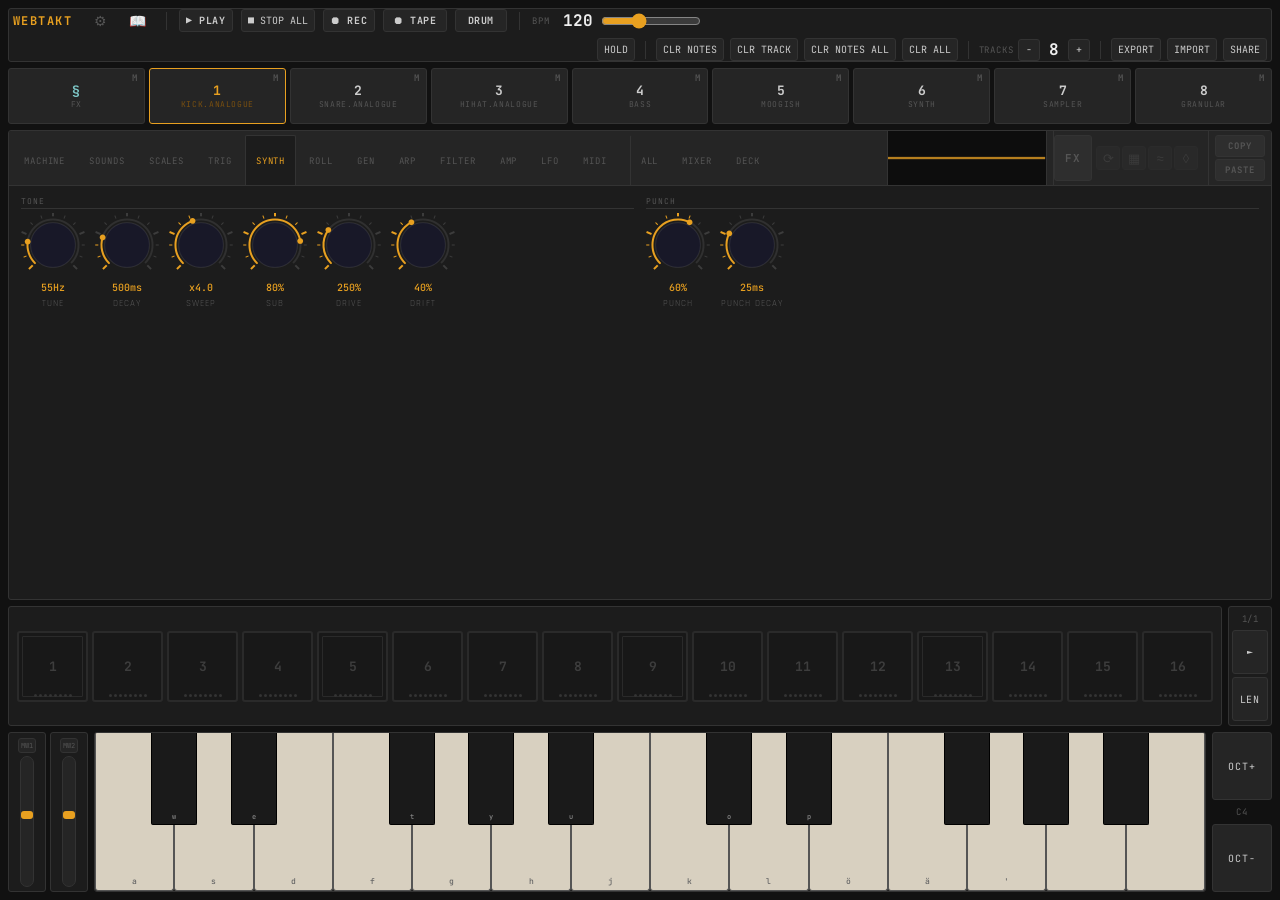
==== commit c371271e: "Share project via data-in-URL link (+ wt-sampler URL persistence) SHARE button serializes the whole " ====
--- a/index.html
+++ b/index.html
@@ -50,6 +50,7 @@
             IMPORT
             <input id="btn-import" type="file" accept=".json" style="display:none" />
           </label>
+          <button id="btn-share" class="btn" title="Copy a shareable link (whole project in the URL)">SHARE</button>
         </div>
       </div>
     </div>
--- a/css/style.css
+++ b/css/style.css
@@ -551,6 +551,19 @@
   opacity: 0.45;
 }
 
+/* Global FX track button — pinned first, teal accent (matches the FX pipeline
+   button) so it reads as the dedicated processor track, not a normal voice. */
+.track-btn-fx {
+  border-color: #3c5a5a;
+}
+.track-btn-fx .track-num {
+  color: #7ec8c8;
+}
+.track-btn-fx.selected {
+  border-color: #7ec8c8;
+  color: #7ec8c8;
+}
+
 /* Drum mode: track buttons become finger-drum pads (tap = play, see TrackRow).
    Blue cue matches the DRUM toggle; touch-action:none stops the tap from being
    eaten by scroll/zoom so the pad fires reliably on phones. */
@@ -645,6 +658,31 @@
   position: absolute;
   bottom: 3px;
   right: 4px;
+}
+
+/* Stable "sent to FX track" indicator (top-left, teal § — distinct from the
+   transient trig glow). Shown on every track whose SEND is on. */
+.fx-send-dot {
+  position: absolute;
+  top: 3px;
+  left: 4px;
+  font-size: 0.818rem;
+  font-weight: 700;
+  line-height: 1.2;
+  color: #7ec8c8;
+  pointer-events: none;
+}
+
+/* The FX track button's list of incoming sends (e.g. "⇠ 4 5 6"). */
+.fx-sent-list {
+  position: absolute;
+  bottom: 3px;
+  left: 4px;
+  font-size: 0.7rem;
+  font-weight: 600;
+  color: #7ec8c8;
+  letter-spacing: 0.04em;
+  pointer-events: none;
 }
 
 /* ─── SYNTH PANEL ────────────────────────────────────────── */
@@ -734,10 +772,10 @@
   z-index: 1;
 }
 
-/* MIXER tab island — sits between LFO and the FX block with border separators */
-.tab-btn[data-tab="mixer"] {
+/* Non-track tab island (ALL / MIXER / DECK) — these are overview/global views,
+   not per-track tabs, so the divider sits to the LEFT of ALL (on its border). */
+.tab-btn[data-tab="all"] {
   margin-left: 10px;
-  margin-right: 4px;
   border-left-color: var(--border);
 }
 
@@ -3148,6 +3186,112 @@
   opacity: 0.3;
 }
 
+/* ── GEN tab: algorithmic sequencer ── */
+.gen-root {
+  display: flex;
+  flex-direction: column;
+  gap: 12px;
+  padding: 10px 12px;
+}
+
+/* Two side-by-side groups (RHYTHM | PITCH); wrap below each other when narrow. */
+.gen-cols {
+  display: flex;
+  gap: 14px;
+  flex-wrap: wrap;
+  align-items: flex-start;
+}
+
+.gen-col {
+  flex: 1 1 240px;
+  min-width: 0;
+  display: flex;
+  flex-direction: column;
+  gap: 10px;
+  padding: 10px;
+  border: 1px solid var(--border);
+  border-radius: var(--radius);
+  background: var(--surface-2);
+}
+
+.gen-col-head {
+  display: flex;
+  flex-direction: column;
+  gap: 8px;
+}
+
+.gen-col-title {
+  font-family: var(--font-mono);
+  font-size: 0.75rem;
+  font-weight: 700;
+  letter-spacing: 0.1em;
+  color: var(--accent);
+}
+
+.gen-col-params {
+  display: flex;
+  flex-direction: column;
+  gap: 12px;
+  min-height: 1px;
+}
+
+.gen-footer {
+  display: flex;
+}
+
+.gen-algo-row {
+  display: flex;
+  flex-wrap: wrap;
+  gap: 6px;
+}
+
+.gen-algo-btn,
+.gen-regen-btn,
+.gen-step-btn {
+  background: var(--surface-2);
+  border: 1px solid var(--border);
+  border-radius: var(--radius);
+  color: var(--text-dim);
+  cursor: pointer;
+  font-family: var(--font-mono);
+  font-size: 0.818rem;
+  padding: 5px 10px;
+  transition: border-color 0.1s, color 0.1s, background 0.1s;
+}
+
+.gen-algo-btn:hover,
+.gen-regen-btn:hover,
+.gen-step-btn:hover {
+  border-color: var(--accent-dim);
+  color: var(--text);
+}
+
+.gen-algo-btn.active,
+.gen-regen-btn.active {
+  background: var(--accent-glow);
+  border-color: var(--accent);
+  color: var(--accent);
+}
+
+.gen-knob-row {
+  display: flex;
+  gap: 10px;
+  flex-wrap: wrap;
+}
+
+.gen-regen-wrap {
+  display: flex;
+  gap: 8px;
+  align-items: center;
+}
+
+.gen-manual-note {
+  color: var(--text-dim);
+  font-size: 0.85rem;
+  line-height: 1.5;
+  max-width: 40ch;
+}
+
 /* ─── SCALES FOLD ROW ────────────────────────────────────── */
 
 .scales-fold-row {
@@ -3382,6 +3526,7 @@
   color: var(--text-bright);
   font-size: 1rem;
   line-height: 1.5;
+  white-space: pre-line;   /* honour \n in confirm / share messages */
 }
 
 .modal-btns {
@@ -3491,6 +3636,20 @@
   color: var(--text-dim);
   font-size: 1rem;
   font-style: italic;
+}
+
+/* GEN per-mode sub-section heading — divider + accent label between the static
+   overview and the mode-specific knob lists. */
+.manual-subhead {
+  margin-top: 18px;
+  padding-top: 12px;
+  border-top: 1px solid var(--border);
+  color: var(--accent);
+  font-family: var(--font-mono);
+  font-size: 0.85rem;
+  font-weight: 700;
+  letter-spacing: 0.08em;
+  margin-bottom: 10px;
 }
 
 .manual-list {
@@ -4366,6 +4525,56 @@
   color: #7ec8c8;
 }
 
+/* → FX send toggle (routes the track through the global FX track). Teal-on
+   matches the FX track button + FX pipeline accent. */
+.mixer-send-toggle {
+  width: 100%;
+  margin: 3px 0;
+  padding: 2px 0;
+  font-family: var(--font-ui);
+  font-size: 0.636rem;
+  font-weight: 700;
+  letter-spacing: 0.06em;
+  background: var(--surface);
+  border: 1px solid var(--border);
+  border-radius: var(--radius);
+  color: var(--text-dim);
+  cursor: pointer;
+  text-align: center;
+  transition: background 0.1s, color 0.1s, border-color 0.1s;
+}
+.mixer-send-toggle.on {
+  background: #0e2e2e;
+  border-color: #7ec8c8;
+  color: #7ec8c8;
+}
+
+/* AMP-tab → FX TRACK send button (more discoverable than the mixer toggle). */
+.amp-send-wrap {
+  display: flex;
+  align-items: flex-end;
+  padding-bottom: 8px;
+}
+.amp-send-btn {
+  padding: 6px 12px;
+  font-family: var(--font-ui);
+  font-size: 0.72rem;
+  font-weight: 700;
+  letter-spacing: 0.06em;
+  background: var(--surface);
+  border: 1px solid var(--border);
+  border-radius: var(--radius);
+  color: var(--text-dim);
+  cursor: pointer;
+  white-space: nowrap;
+  transition: background 0.1s, color 0.1s, border-color 0.1s;
+}
+.amp-send-btn.on {
+  background: #0e2e2e;
+  border-color: #7ec8c8;
+  color: #7ec8c8;
+}
+
 /* ── LIGHT mode (≤1024px: tablet/iPad AND phone) ─────────────────────────────
    Pick-list chips to curate which tracks show, then LEVEL + DJ-only strips in a
    grid. iPad uses the same UX as phone (per design); the only phone-specific
@@ -4778,14 +4987,20 @@
 .trig-follow-row {
   display: flex;
   align-items: center;
+  justify-content: flex-start;   /* pack left — no large gap before the select */
   gap: 8px;
   width: 100%;
   margin-top: 4px;
 }
 
 .trig-follow-row .param-label {
-  min-width: 90px;
-  font-size: 0.818rem;
+  flex: 0 0 auto;                /* natural width, don't reserve a wide column */
+  font-size: 0.818rem;
+}
+
+.trig-follow-row .param-select {
+  flex: 0 1 auto;               /* sit right after the label, don't stretch wide */
+  min-width: 120px;
 }
 
 /* ── ARPEGGIATOR TAB ─────────────────────────────────────── */
@@ -5575,3 +5790,195 @@
     font-size: 0.8rem;
   }
 }
+
+/* ─── PIANO ROLL (ROLL tab) ──────────────────────────────────
+ * A renderer over Step[]: Y = pitch (128 rows), X = step (1–64 cols). The roll
+ * takes the full panel-content width; its scroller holds a sticky pitch gutter
+ * plus the editable grid surface. Note blocks are absolutely positioned. */
+.roll-root {
+  flex: 1 1 100%;
+  min-width: 0;
+  height: 340px;
+  display: flex;
+}
+.roll-scroller {
+  flex: 1;
+  overflow: auto;
+  position: relative;
+  background: var(--step-bg);
+  border: 1px solid var(--border);
+  display: flex;
+  align-items: flex-start;
+}
+.roll-scroller::-webkit-scrollbar { width: 8px; height: 8px; }
+.roll-scroller::-webkit-scrollbar-track { background: transparent; }
+.roll-scroller::-webkit-scrollbar-thumb { background: var(--border); border-radius: 3px; }
+
+/* Sticky pitch keys on the left */
+.roll-keys {
+  position: sticky;
+  left: 0;
+  flex: 0 0 46px;
+  width: 46px;
+  z-index: 2;
+  background: var(--surface);
+  border-right: 1px solid var(--border);
+}
+.roll-key {
+  position: absolute;
+  left: 0;
+  width: 100%;
+  box-sizing: border-box;
+  border-bottom: 1px solid var(--border-dim);
+  font-size: 0.5rem;
+  color: var(--text-dim);
+  padding-left: 4px;
+  line-height: 14px;
+  background: var(--surface);
+  white-space: nowrap;
+  overflow: hidden;
+}
+.roll-key.black {
+  background: var(--surface-2);
+  color: #444;
+}
+.roll-key.octave {
+  color: var(--text);
+  font-weight: 600;
+  border-bottom-color: var(--border);
+}
+
+/* Grid surface */
+.roll-grid {
+  position: relative;
+  flex: 0 0 auto;
+  /* faint per-step horizontal/vertical grid via repeating gradients */
+  background-image:
+    repeating-linear-gradient(to right,  transparent 0 29px, var(--border-dim) 29px 30px),
+    repeating-linear-gradient(to bottom, transparent 0 13px, var(--border-dim) 13px 14px);
+}
+.roll-row-block {       /* out-of-scale pitch row shading */
+  position: absolute;
+  left: 0;
+  width: 100%;
+  background: rgba(0, 0, 0, 0.4);
+  pointer-events: none;
+}
+.roll-row-active {      /* a pitch row that holds at least one note */
+  position: absolute;
+  left: 0;
+  width: 100%;
+  background: rgba(232, 160, 32, 0.16);
+  border-top: 1px solid rgba(232, 160, 32, 0.4);
+  border-bottom: 1px solid rgba(232, 160, 32, 0.4);
+  box-sizing: border-box;
+  pointer-events: none;
+}
+.roll-beat-col {        /* every-4th-step beat line */
+  position: absolute;
+  top: 0;
+  bottom: 0;
+  width: 1px;
+  background: var(--border);
+  pointer-events: none;
+}
+.roll-note {
+  position: absolute;
+  box-sizing: border-box;
+  background: var(--accent);
+  border: 1px solid #5a3c08;
+  border-radius: 2px;
+  cursor: pointer;
+  /* right-edge resize affordance */
+}
+.roll-note:hover {
+  border-color: var(--text-bright);
+}
+.roll-note.sel {
+  background: var(--text-bright);
+  border-color: var(--accent);
+  z-index: 1;
+}
+
+/* ─── ALL TRACKS (ALL tab) ───────────────────────────────────
+ * One compact step row per track, stacked + scrollable. Read-only overview;
+ * cells mirror the StepGrid note/data/beat/playing states at a small size. */
+.alltracks-wrap {
+  flex: 1 1 100%;
+  min-width: 0;
+  max-height: 340px;
+  overflow-y: auto;
+  display: flex;
+  flex-direction: column;
+  gap: 4px;
+}
+.alltracks-row {
+  display: flex;
+  align-items: center;
+  gap: 8px;
+  padding: 4px 6px;
+  border: 1px solid var(--border-dim);
+  border-radius: 3px;
+  cursor: pointer;
+  background: var(--surface);
+}
+.alltracks-row:hover { background: var(--surface-2); }
+.alltracks-row.selected {
+  border-color: var(--accent);
+  background: var(--surface-2);
+}
+/* Muted: dim the whole row (label + step strip) so a muted track reads at a
+   glance, while still clickable/selectable. */
+.alltracks-row.muted { opacity: 0.45; }
+.alltracks-row.muted:hover { opacity: 0.6; }
+.alltracks-label {
+  flex: 0 0 72px;
+  font-size: 0.7rem;
+  color: var(--text-bright);
+  display: flex;
+  flex-direction: column;
+  line-height: 1.2;
+}
+.alltracks-top {
+  display: flex;
+  align-items: center;
+  justify-content: space-between;
+  gap: 6px;
+}
+.alltracks-mute {
+  font-size: 0.6rem;
+  font-weight: 600;
+  color: var(--text-dim);
+  cursor: pointer;
+  padding: 0 3px;
+  border-radius: 2px;
+  transition: color 0.1s, background 0.1s;
+}
+.alltracks-mute:hover { color: var(--danger); }
+.alltracks-mute.active {
+  color: var(--danger);
+  background: rgba(192, 57, 43, 0.15);
+}
+.alltracks-type {
+  font-size: 0.5rem;
+  color: var(--text-dim);
+}
+.alltracks-strip {
+  flex: 1;
+  display: flex;
+  gap: 1px;
+  overflow-x: auto;
+}
+.alltracks-cell {
+  flex: 1 0 8px;
+  min-width: 8px;
+  height: 18px;
+  background: var(--step-bg);
+  border: 1px solid var(--step-border-empty);
+  border-radius: 1px;
+  box-sizing: border-box;
+}
+.alltracks-cell.beat-start { border-left-color: var(--border); }
+.alltracks-cell.has-data   { border-color: var(--step-border-mod); }
+.alltracks-cell.has-note   { background: var(--step-border-note); border-color: var(--step-border-note); }
+.alltracks-cell.playing    { background: var(--step-playing-bg); border-color: var(--step-playing-bg); }
